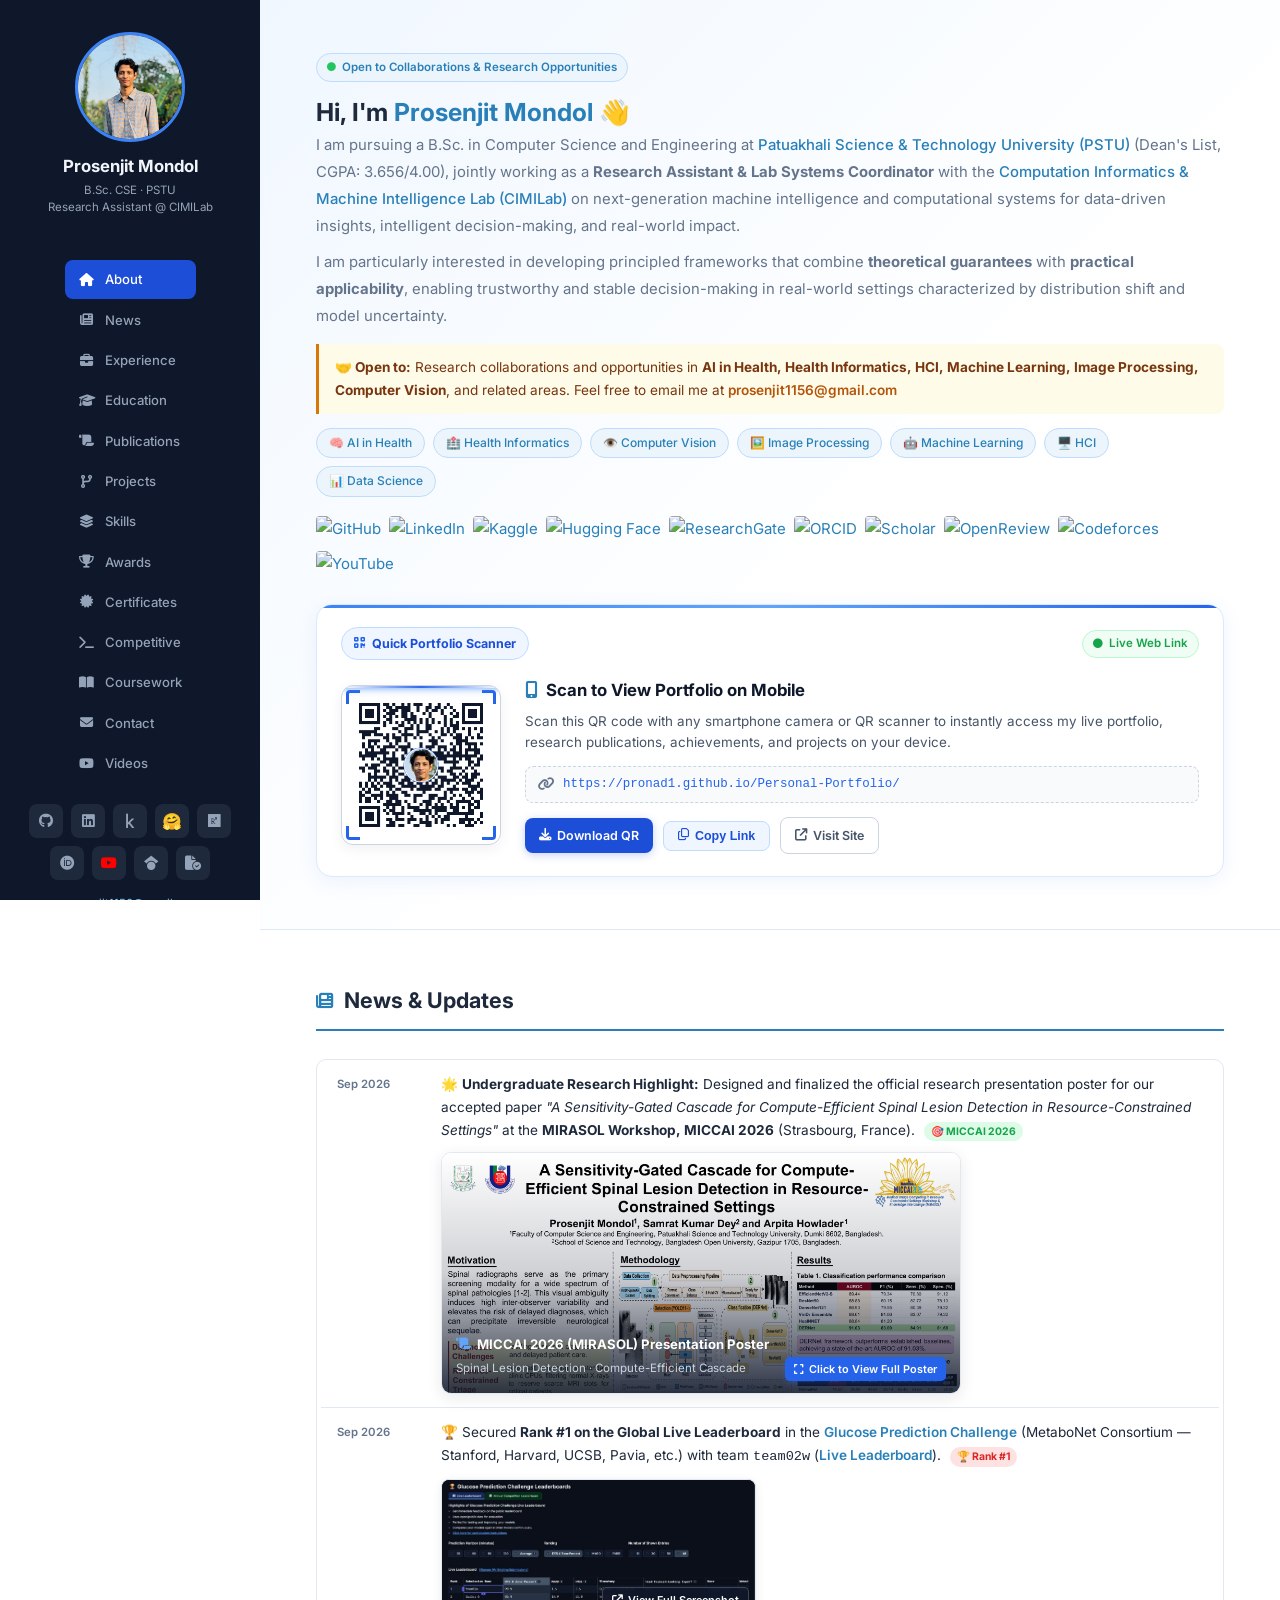
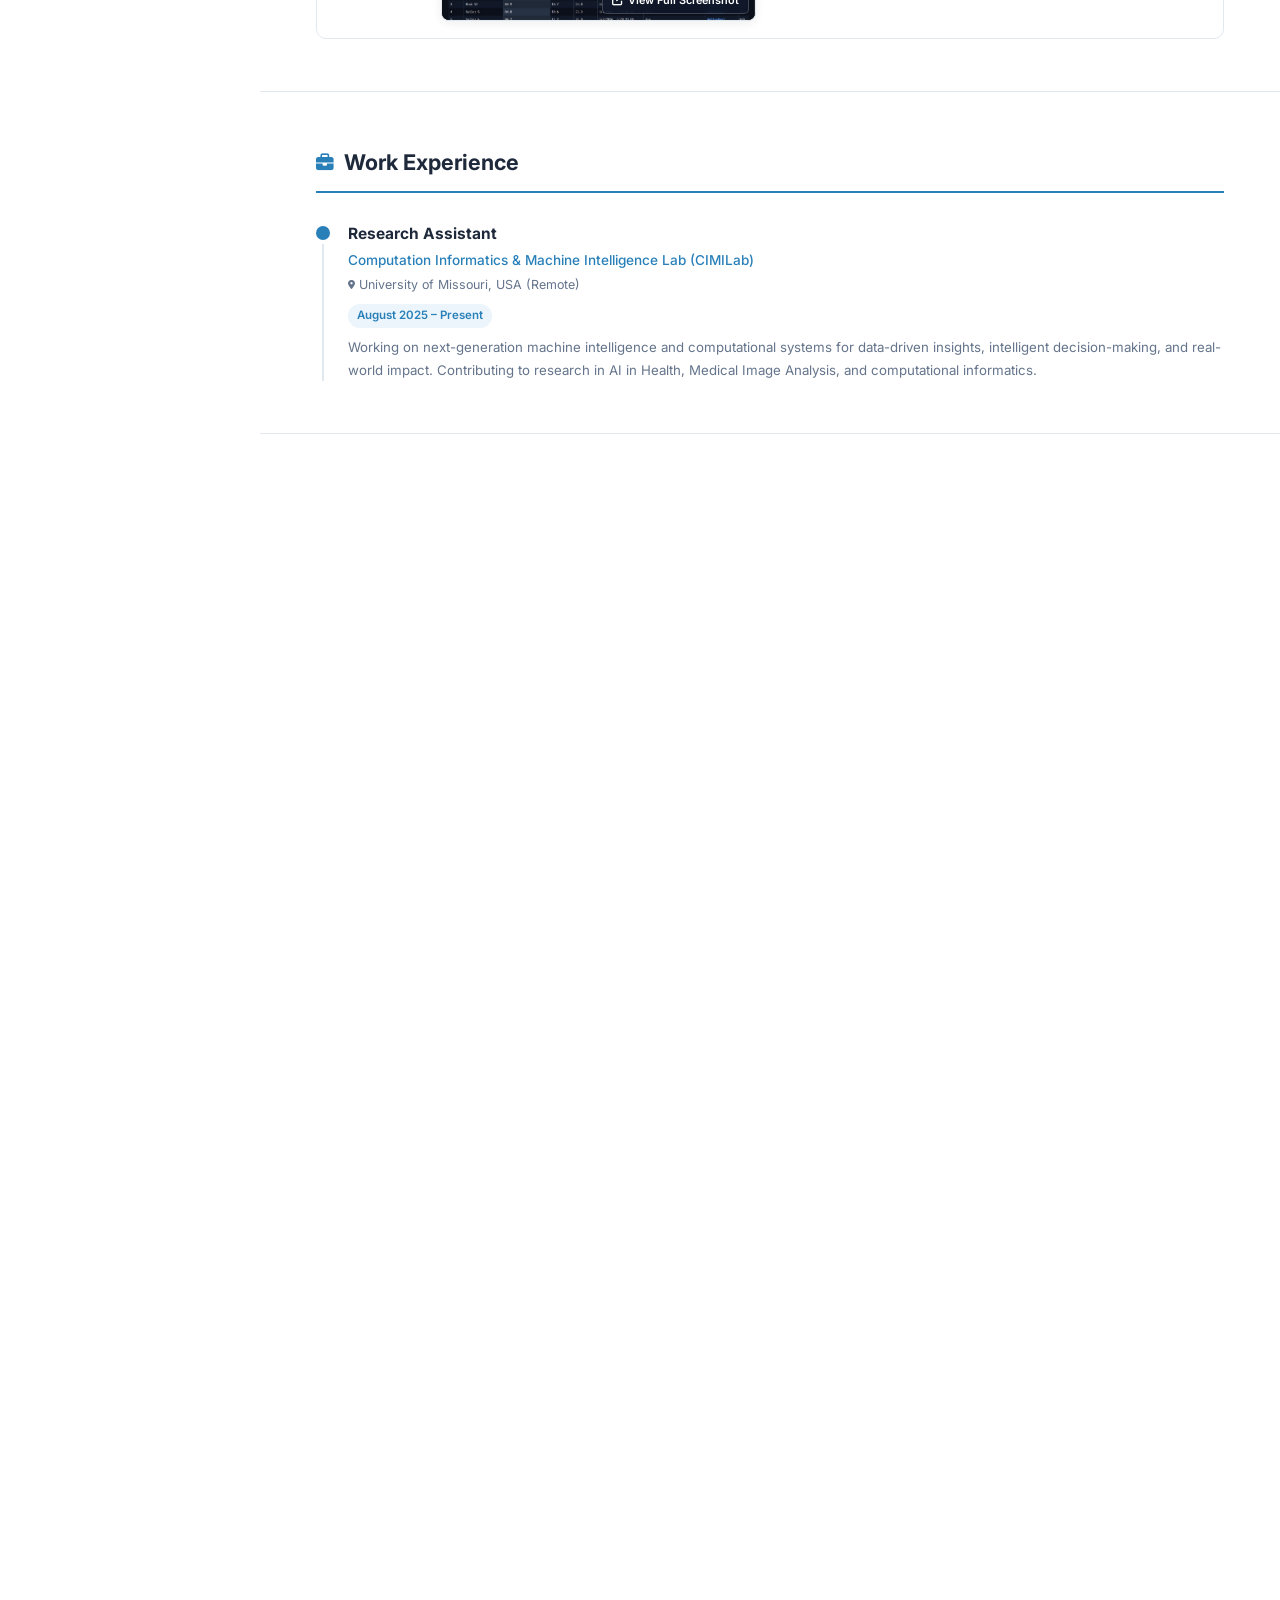
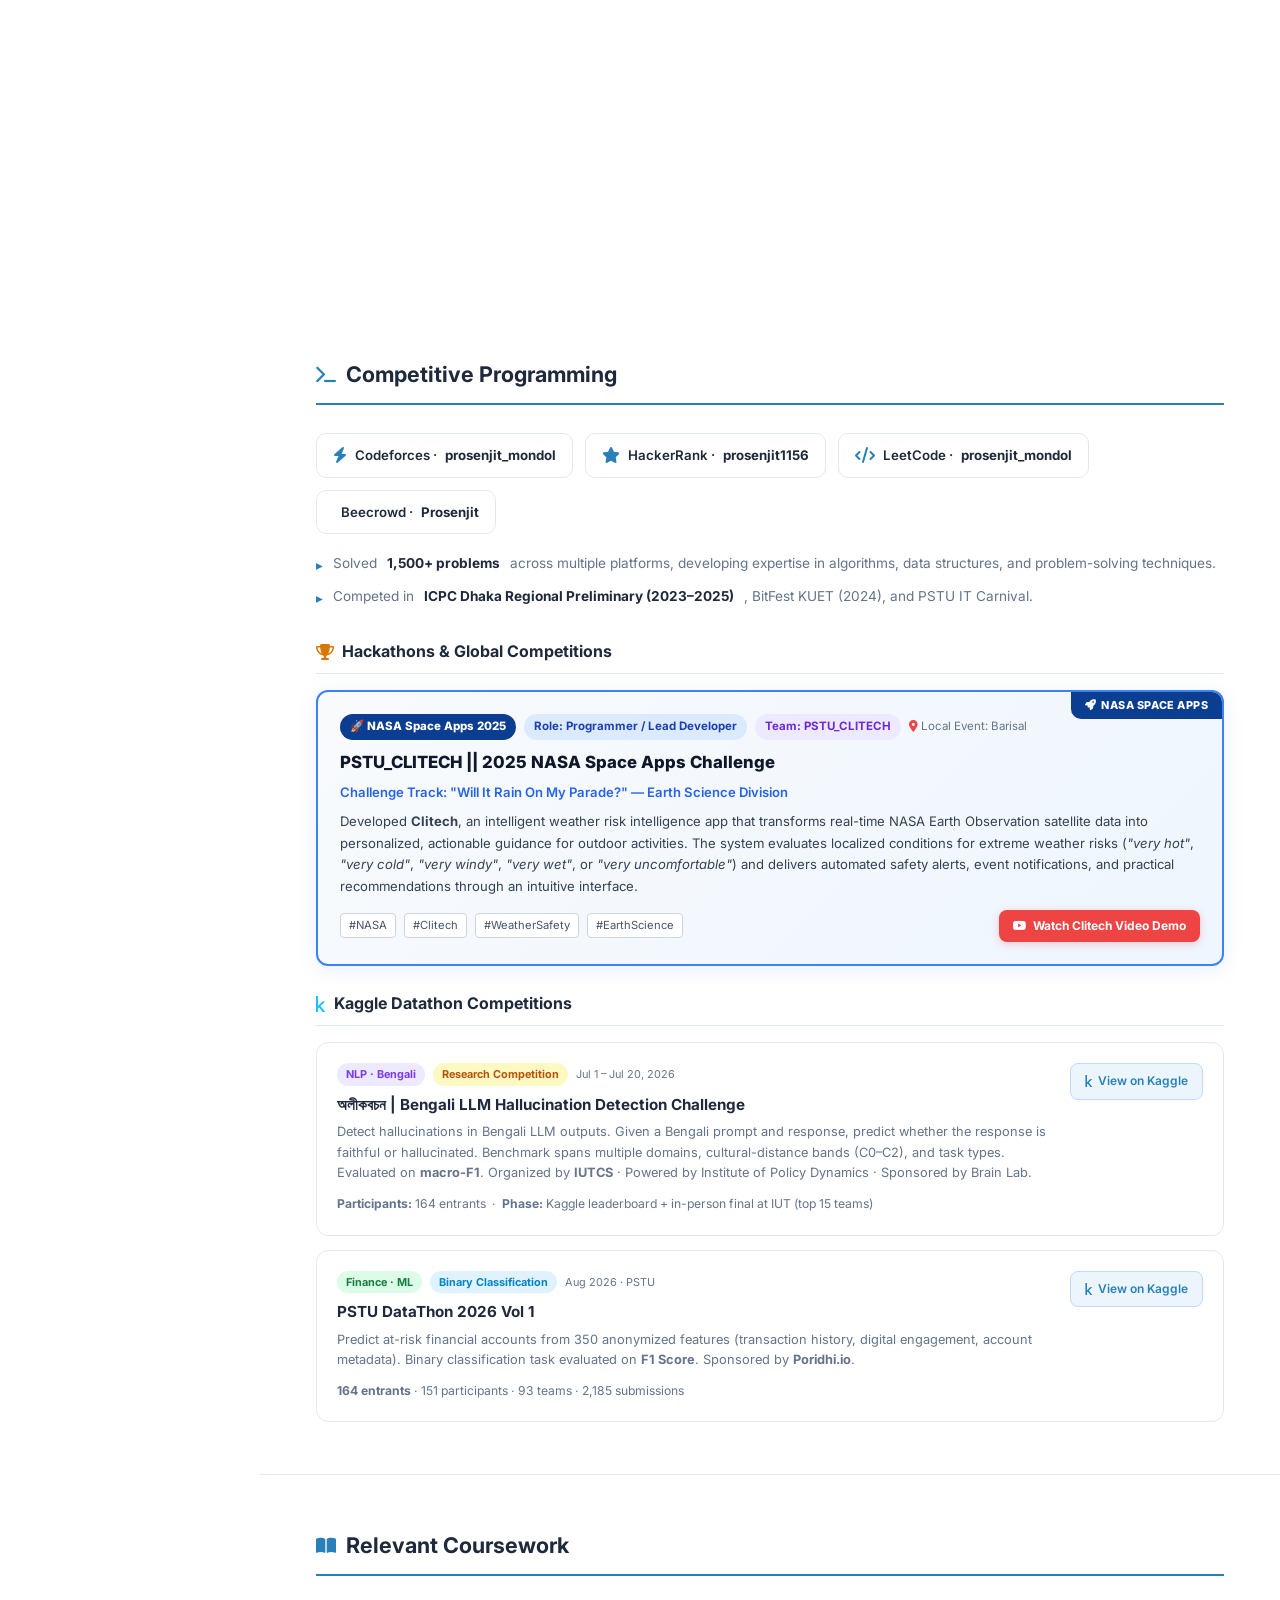
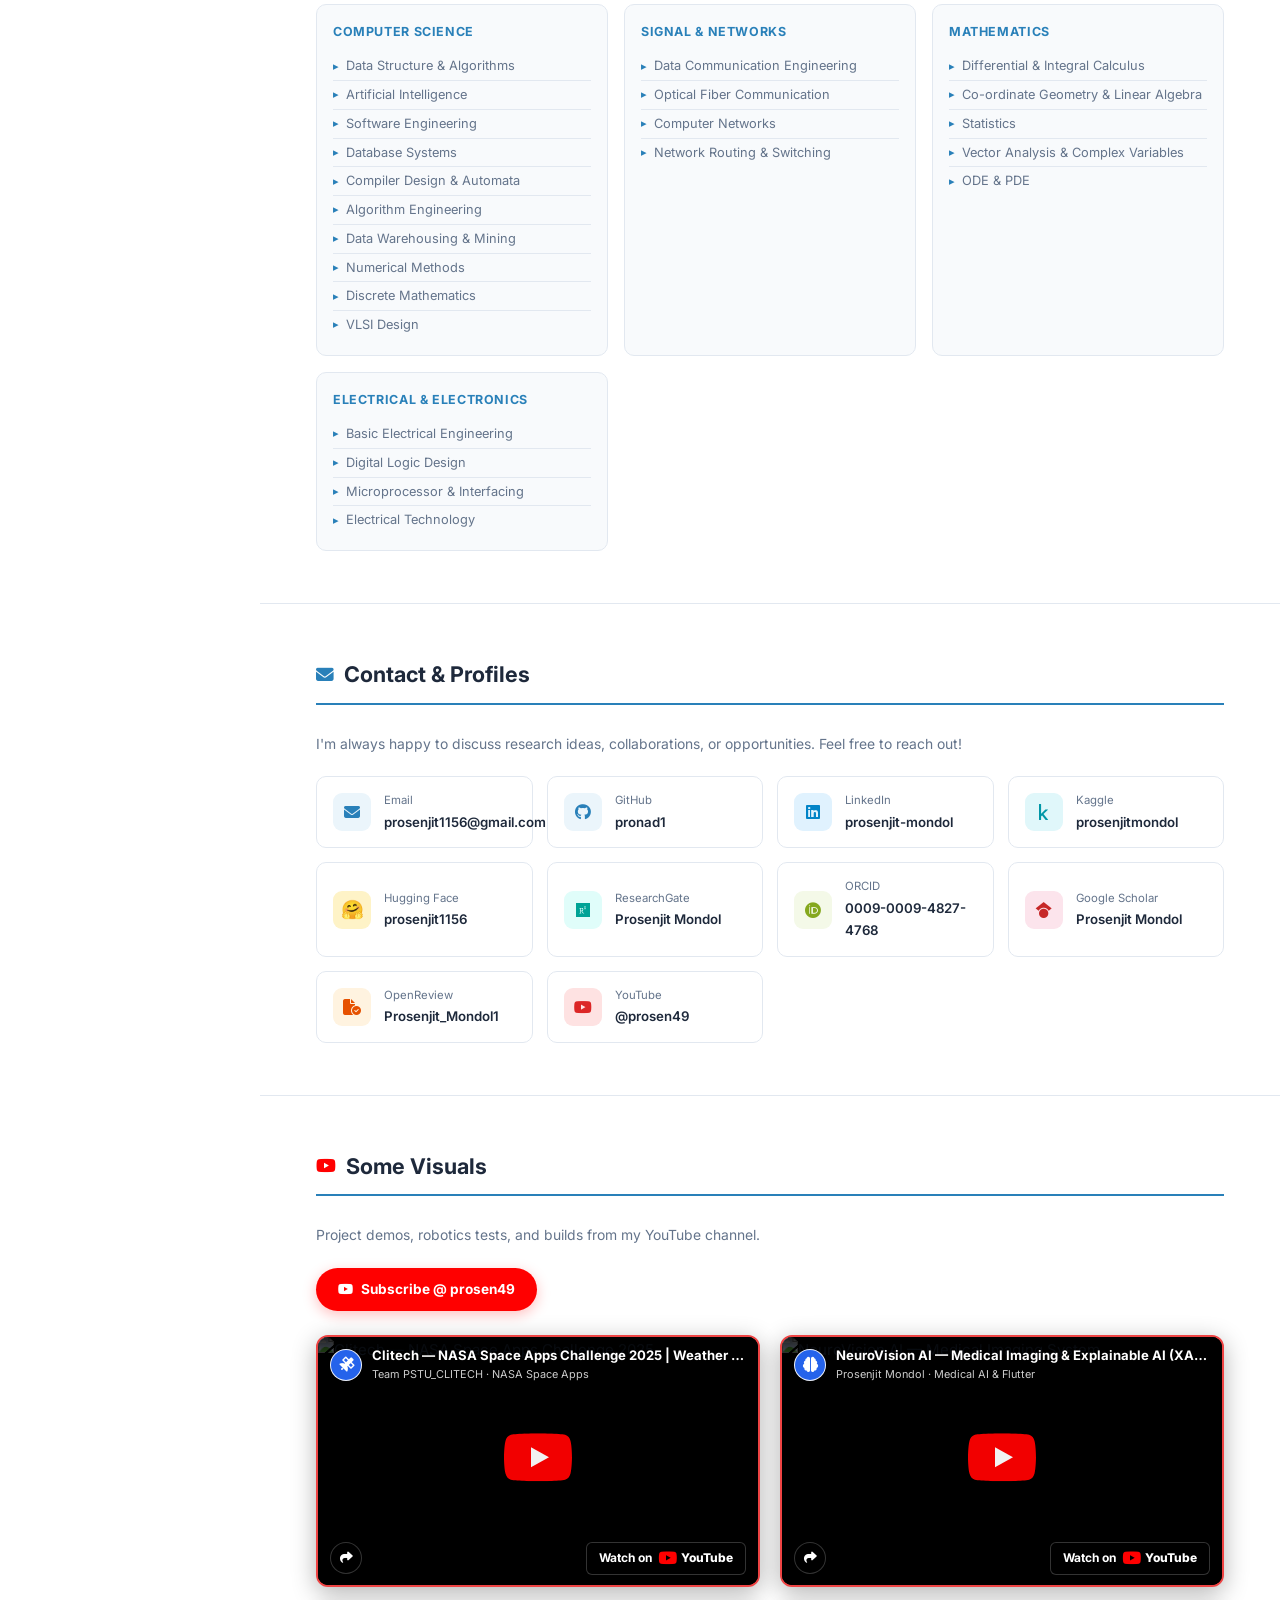
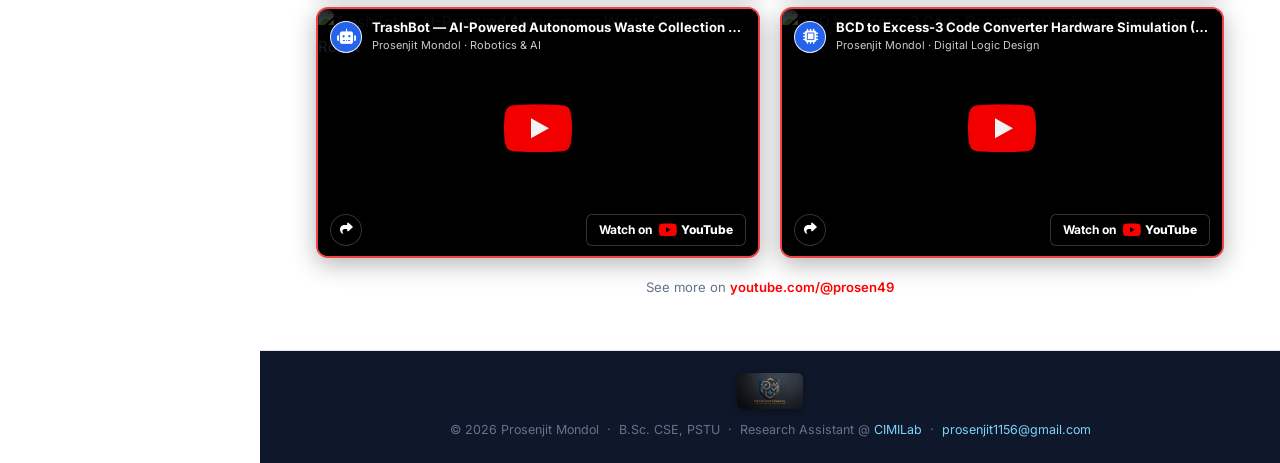
==== index.html @ 1e37c045 "faa" ====
<!DOCTYPE html>
<html lang="en">

<head>
  <meta charset="UTF-8" />
  <meta name="viewport" content="width=device-width, initial-scale=1.0" />
  <title>Prosenjit Mondol | CSE Researcher · PSTU</title>
  <meta name="google-site-verification" content="H2Xe-W7_ZrttnPdMXIxazVGKPDceaw85ynghuslbyaQ" />
  <!-- Favicon / Title Logo -->
  <link rel="icon" type="image/jpeg" href="logo.jpeg" />
  <link rel="shortcut icon" type="image/jpeg" href="logo.jpeg" />
  <link rel="apple-touch-icon" href="logo.jpeg" />
  <meta name="description"
    content="Prosenjit Mondol – CSE student at PSTU, Research Software Engineer at CIMILab. Interested in AI in Health, Machine Learning, Computer Vision, and HCI." />
  <meta name="keywords"
    content="Prosenjit Mondol, CSE, PSTU, CIMILab, Machine Learning, AI, Computer Vision, Health Informatics" />
  <meta name="author" content="Prosenjit Mondol" />

  <!-- Open Graph -->
  <meta property="og:title" content="Prosenjit Mondol | CSE Researcher" />
  <meta property="og:description"
    content="CSE student at PSTU. Research Software Engineer at CIMILab. Passionate about ML, AI in Health, and Computer Vision." />
  <meta property="og:type" content="website" />
  <meta property="og:url" content="https://pronad1.github.io/Personal-Portfolio/" />

  <!-- Google Fonts -->
  <link rel="preconnect" href="https://fonts.googleapis.com" />
  <link rel="preconnect" href="https://fonts.gstatic.com" crossorigin />
  <link
    href="https://fonts.googleapis.com/css2?family=Inter:wght@300;400;500;600;700&family=Merriweather:ital,wght@0,300;0,400;0,700;1,300&display=swap"
    rel="stylesheet" />

  <!-- Font Awesome -->
  <link rel="stylesheet" href="https://cdnjs.cloudflare.com/ajax/libs/font-awesome/6.5.0/css/all.min.css" />

  <style>
    /* ─── Reset & Base ─────────────────────────────────────────────────────── */
    *,
    *::before,
    *::after {
      box-sizing: border-box;
      margin: 0;
      padding: 0;
    }

    :root {
      --blue: #1a56db;
      --blue-light: #eff6ff;
      --blue: #2980b9;
      --blue-light: #ebf5fb;
      --blue-mid: #3498db;
      --text: #1e293b;
      --text-muted: #64748b;
      --border: #e2e8f0;
      --bg: #ffffff;
      --bg-alt: #f8fafc;
      --accent: #dc2626;
      --green: #16a34a;
      --gold: #d97706;
      --sidebar-w: 260px;
      --font-sans: 'Inter', system-ui, sans-serif;
      --font-serif: 'Merriweather', Georgia, serif;
    }

    html {
      scroll-behavior: smooth;
    }

    body {
      font-family: var(--font-sans);
      font-size: 15px;
      color: var(--text);
      background: var(--bg);
      line-height: 1.7;
      display: flex;
      min-height: 100vh;
    }

    a {
      color: var(--blue);
      text-decoration: none;
    }

    a:hover {
      text-decoration: underline;
    }

    /* ─── Sidebar ───────────────────────────────────────────────────────────── */
    #sidebar {
      width: var(--sidebar-w);
      height: 100vh;
      /* fixed height so overflow-y:auto actually scrolls */
      min-height: 100vh;
      background: #0f172a;
      color: #e2e8f0;
      position: fixed;
      top: 0;
      left: 0;
      display: flex;
      flex-direction: column;
      align-items: center;
      padding: 32px 20px 24px;
      z-index: 100;
      overflow-y: auto;
      /* Thin custom scrollbar inside sidebar */
      scrollbar-width: thin;
      scrollbar-color: #334155 transparent;
    }

    #sidebar::-webkit-scrollbar {
      width: 4px;
    }

    #sidebar::-webkit-scrollbar-track {
      background: transparent;
    }

    #sidebar::-webkit-scrollbar-thumb {
      background: #334155;
      border-radius: 4px;
    }

    .sidebar-photo {
      width: 110px;
      height: 110px;
      border-radius: 50%;
      border: 3px solid #3b82f6;
      object-fit: cover;
      margin-bottom: 14px;
    }

    .sidebar-name {
      font-size: 1.05rem;
      font-weight: 700;
      color: #f1f5f9;
      text-align: center;
      line-height: 1.3;
      margin-bottom: 4px;
    }

    .sidebar-title {
      font-size: 0.72rem;
      color: #94a3b8;
      text-align: center;
      margin-bottom: 18px;
      line-height: 1.5;
    }

    .sidebar-divider {
      width: 100%;
      height: 1px;
      background: #1e293b;
      margin: 10px 0 16px;
    }

    nav ul {
      list-style: none;
      width: 100%;
    }

    nav ul li {
      margin-bottom: 2px;
    }

    nav ul li a {
      display: flex;
      align-items: center;
      gap: 10px;
      padding: 8px 14px;
      border-radius: 8px;
      font-size: 0.82rem;
      font-weight: 500;
      color: #94a3b8;
      transition: background 0.18s, color 0.18s;
    }

    nav ul li a:hover,
    nav ul li a.active {
      background: #1d4ed8;
      color: #fff;
      text-decoration: none;
    }

    nav ul li a i {
      width: 16px;
      text-align: center;
    }

    /* Social row in sidebar */
    .sidebar-social {
      display: flex;
      flex-wrap: wrap;
      gap: 8px;
      justify-content: center;
      margin-top: 20px;
    }

    .sidebar-social a {
      display: flex;
      align-items: center;
      justify-content: center;
      width: 34px;
      height: 34px;
      border-radius: 8px;
      background: #1e293b;
      color: #94a3b8;
      font-size: 0.9rem;
      transition: background 0.18s, color 0.18s;
    }

    .sidebar-social a:hover {
      background: #1d4ed8;
      color: #fff;
      text-decoration: none;
    }

    .sidebar-email {
      margin-top: 14px;
      font-size: 0.7rem;
      color: #64748b;
      text-align: center;
      word-break: break-all;
    }

    .sidebar-email a {
      color: #7dd3fc;
    }

    /* ─── Main Content ──────────────────────────────────────────────────────── */
    #main {
      margin-left: var(--sidebar-w);
      flex: 1;
      min-height: 100vh;
    }

    /* ─── Topbar (mobile) ───────────────────────────────────────────────────── */
    #topbar {
      display: none;
      position: sticky;
      top: 0;
      background: #0f172a;
      color: #f1f5f9;
      padding: 12px 20px;
      font-weight: 700;
      font-size: 0.95rem;
      z-index: 300;
      /* must be above overlay (199) and sidebar (200) */
      align-items: center;
      justify-content: space-between;
    }

    #menu-toggle {
      cursor: pointer;
      font-size: 1.3rem;
      background: none;
      border: none;
      color: #f1f5f9;
      padding: 4px 8px;
    }

    /* Close button inside sidebar on mobile */
    .sidebar-close-btn {
      display: none;
      position: absolute;
      top: 14px;
      right: 14px;
      background: none;
      border: none;
      color: #94a3b8;
      font-size: 1.2rem;
      cursor: pointer;
      padding: 4px 8px;
      border-radius: 6px;
      transition: color 0.15s, background 0.15s;
    }

    .sidebar-close-btn:hover {
      color: #fff;
      background: #1e293b;
    }

    @media (max-width: 768px) {
      #sidebar {
        position: relative;
      }

      .sidebar-close-btn {
        display: block;
      }
    }

    /* ─── Sections ──────────────────────────────────────────────────────────── */
    section {
      padding: 52px 56px;
      border-bottom: 1px solid var(--border);
    }

    section:last-child {
      border-bottom: none;
    }

    .section-title {
      font-size: 1.35rem;
      font-weight: 700;
      color: var(--text);
      padding-bottom: 10px;
      border-bottom: 2px solid var(--blue);
      margin-bottom: 28px;
      display: flex;
      align-items: center;
      gap: 10px;
    }

    .section-title i {
      color: var(--blue);
      font-size: 1.1rem;
    }

    /* ─── Hero / About ──────────────────────────────────────────────────────── */
    #about {
      background: linear-gradient(135deg, #f0f7ff 0%, #ffffff 60%);
    }

    .about-grid {
      display: grid;
      grid-template-columns: 1fr;
      gap: 22px;
    }

    .about-greeting {
      font-size: 1.55rem;
      font-weight: 700;
      color: var(--text);
      line-height: 1.3;
      margin-bottom: 4px;
    }

    .about-greeting span {
      color: var(--blue);
    }

    .about-badge {
      display: inline-flex;
      align-items: center;
      gap: 6px;
      background: var(--blue-light);
      color: var(--blue);
      font-size: 0.72rem;
      font-weight: 600;
      padding: 4px 10px;
      border-radius: 20px;
      margin-bottom: 14px;
      border: 1px solid #bfdbfe;
    }

    .about-bio {
      font-size: 0.93rem;
      color: var(--text-muted);
      line-height: 1.8;
      margin-bottom: 10px;
    }

    .about-bio a {
      font-weight: 500;
    }

    .about-open {
      margin-top: 14px;
      padding: 12px 16px;
      background: #fefce8;
      border-left: 3px solid var(--gold);
      border-radius: 0 8px 8px 0;
      font-size: 0.85rem;
      color: #78350f;
    }

    /* Badge-style profile links (Azmine-inspired) */
    .profile-links {
      display: flex;
      flex-wrap: wrap;
      gap: 8px;
      margin-top: 18px;
    }

    .profile-links a img {
      height: 22px;
      vertical-align: middle;
      border-radius: 4px;
    }

    /* Research interest tags */
    .interest-tags {
      display: flex;
      flex-wrap: wrap;
      gap: 8px;
      margin-top: 14px;
    }

    .interest-tag {
      background: var(--blue-light);
      color: var(--blue);
      border: 1px solid #bfdbfe;
      border-radius: 20px;
      padding: 4px 12px;
      font-size: 0.75rem;
      font-weight: 500;
    }

    /* ─── Portfolio QR Scanner ─────────────────────────────────────────────── */
    .portfolio-scanner-card {
      margin-top: 28px;
      padding: 22px 24px;
      background: #ffffff;
      border: 1.5px solid #dbeafe;
      border-radius: 16px;
      box-shadow: 0 4px 20px rgba(37, 99, 235, 0.08);
      position: relative;
      overflow: hidden;
    }

    .portfolio-scanner-card::before {
      content: '';
      position: absolute;
      top: 0;
      left: 0;
      right: 0;
      height: 3px;
      background: linear-gradient(90deg, #3b82f6, #60a5fa, #2563eb);
    }

    .scanner-header {
      display: flex;
      align-items: center;
      justify-content: space-between;
      margin-bottom: 16px;
      flex-wrap: wrap;
      gap: 10px;
    }

    .scanner-badge {
      display: inline-flex;
      align-items: center;
      gap: 7px;
      background: #eff6ff;
      color: #1d4ed8;
      font-size: 0.78rem;
      font-weight: 700;
      padding: 5px 12px;
      border-radius: 20px;
      border: 1px solid #bfdbfe;
    }

    .scanner-badge i {
      color: #2563eb;
    }

    .scanner-status {
      font-size: 0.72rem;
      font-weight: 600;
      color: #16a34a;
      display: inline-flex;
      align-items: center;
      gap: 6px;
      background: #f0fdf4;
      padding: 3px 10px;
      border-radius: 20px;
      border: 1px solid #bbf7d0;
    }

    .scanner-status i {
      font-size: 0.6rem;
      animation: pulse-dot 1.8s infinite;
    }

    @keyframes pulse-dot {

      0%,
      100% {
        opacity: 1;
        transform: scale(1);
      }

      50% {
        opacity: 0.35;
        transform: scale(0.8);
      }
    }

    .scanner-body {
      display: flex;
      align-items: center;
      gap: 24px;
      flex-wrap: wrap;
    }

    .scanner-qr-frame {
      position: relative;
      width: 160px;
      height: 160px;
      flex-shrink: 0;
      background: #ffffff;
      padding: 8px;
      border-radius: 12px;
      border: 1px solid #cbd5e1;
      box-shadow: 0 4px 14px rgba(15, 23, 42, 0.06);
      display: flex;
      align-items: center;
      justify-content: center;
      overflow: hidden;
    }

    .scanner-qr-img {
      width: 100%;
      height: 100%;
      object-fit: contain;
      display: block;
      border-radius: 6px;
    }

    /* Scanner HUD corners */
    .scanner-corner {
      position: absolute;
      width: 14px;
      height: 14px;
      border-color: #2563eb;
      border-style: solid;
      pointer-events: none;
      z-index: 2;
    }

    .scanner-corner.tl {
      top: 4px;
      left: 4px;
      border-width: 3px 0 0 3px;
      border-top-left-radius: 4px;
    }

    .scanner-corner.tr {
      top: 4px;
      right: 4px;
      border-width: 3px 3px 0 0;
      border-top-right-radius: 4px;
    }

    .scanner-corner.bl {
      bottom: 4px;
      left: 4px;
      border-width: 0 0 3px 3px;
      border-bottom-left-radius: 4px;
    }

    .scanner-corner.br {
      bottom: 4px;
      right: 4px;
      border-width: 0 3px 3px 0;
      border-bottom-right-radius: 4px;
    }

    /* Animated Laser line */
    .scanner-laser {
      position: absolute;
      top: 0;
      left: 0;
      right: 0;
      height: 2px;
      background: linear-gradient(90deg, transparent, rgba(37, 99, 235, 0.95), transparent);
      box-shadow: 0 0 8px #3b82f6, 0 0 4px #60a5fa;
      animation: scan-move 2.8s ease-in-out infinite alternate;
      z-index: 3;
      pointer-events: none;
    }

    @keyframes scan-move {
      0% {
        top: 6px;
        opacity: 0.7;
      }

      50% {
        opacity: 1;
      }

      100% {
        top: calc(100% - 8px);
        opacity: 0.7;
      }
    }

    .scanner-info {
      flex: 1;
      min-width: 260px;
    }

    .scanner-title {
      font-size: 1.05rem;
      font-weight: 700;
      color: #0f172a;
      margin-bottom: 6px;
      display: flex;
      align-items: center;
      gap: 8px;
    }

    .scanner-desc {
      font-size: 0.84rem;
      color: #475569;
      line-height: 1.6;
      margin-bottom: 12px;
    }

    .scanner-url-box {
      display: flex;
      align-items: center;
      gap: 8px;
      background: #f8fafc;
      border: 1px dashed #cbd5e1;
      border-radius: 8px;
      padding: 7px 12px;
      margin-bottom: 14px;
      font-family: monospace;
      font-size: 0.78rem;
      color: #2563eb;
      word-break: break-all;
    }

    .scanner-url-box i {
      color: #64748b;
      font-size: 0.85rem;
      flex-shrink: 0;
    }

    .scanner-actions {
      display: flex;
      flex-wrap: wrap;
      gap: 10px;
      align-items: center;
    }

    .scanner-btn {
      display: inline-flex;
      align-items: center;
      gap: 6px;
      padding: 7px 14px;
      border-radius: 8px;
      font-size: 0.78rem;
      font-weight: 600;
      cursor: pointer;
      text-decoration: none;
      transition: all 0.2s ease;
      border: none;
    }

    .scanner-btn.primary {
      background: #1d4ed8;
      color: #ffffff;
      box-shadow: 0 2px 8px rgba(29, 78, 216, 0.25);
    }

    .scanner-btn.primary:hover {
      background: #1e40af;
      color: #ffffff;
      text-decoration: none;
      transform: translateY(-1px);
    }

    .scanner-btn.secondary {
      background: #eff6ff;
      color: #1d4ed8;
      border: 1px solid #bfdbfe;
    }

    .scanner-btn.secondary:hover {
      background: #dbeafe;
      color: #1e40af;
      text-decoration: none;
    }

    .scanner-btn.outline {
      background: #ffffff;
      color: #475569;
      border: 1px solid #cbd5e1;
    }

    .scanner-btn.outline:hover {
      background: #f1f5f9;
      color: #0f172a;
      text-decoration: none;
    }

    /* ─── News ──────────────────────────────────────────────────────────────── */
    .news-box {
      max-height: 580px;
      overflow-y: auto;
      border: 1px solid var(--border);
      border-radius: 10px;
      padding: 0 4px;
    }

    .news-box::-webkit-scrollbar {
      width: 5px;
    }

    .news-box::-webkit-scrollbar-track {
      background: #f1f5f9;
      border-radius: 5px;
    }

    .news-box::-webkit-scrollbar-thumb {
      background: #cbd5e1;
      border-radius: 5px;
    }

    .news-item {
      display: flex;
      gap: 14px;
      align-items: flex-start;
      padding: 13px 16px;
      border-bottom: 1px solid var(--border);
      transition: background 0.15s;
    }

    .news-item:last-child {
      border-bottom: none;
    }

    .news-item:hover {
      background: var(--bg-alt);
    }

    .news-date {
      font-size: 0.71rem;
      color: var(--text-muted);
      white-space: nowrap;
      font-weight: 600;
      min-width: 90px;
      padding-top: 2px;
    }

    .news-text {
      font-size: 0.85rem;
      color: var(--text);
      flex: 1;
    }

    .news-preview-wrap {
      margin-top: 10px;
    }

    .news-preview-link {
      display: inline-block;
      position: relative;
      border-radius: 8px;
      overflow: hidden;
      border: 1px solid var(--border);
      box-shadow: 0 2px 10px rgba(15, 23, 42, 0.08);
      transition: transform 0.2s ease, box-shadow 0.2s ease, border-color 0.2s ease;
      background: #0b0f19;
      max-width: 420px;
      text-decoration: none;
    }

    .news-preview-link:hover {
      transform: translateY(-2px);
      box-shadow: 0 8px 24px rgba(37, 99, 235, 0.18);
      border-color: #93c5fd;
      text-decoration: none;
    }

    .news-preview-img {
      display: block;
      width: 100%;
      height: 140px;
      object-fit: cover;
      object-position: top left;
      transition: transform 0.25s ease;
    }

    .news-preview-link:hover .news-preview-img {
      transform: scale(1.02);
    }

    .news-preview-badge {
      position: absolute;
      bottom: 6px;
      right: 6px;
      background: rgba(15, 23, 42, 0.85);
      backdrop-filter: blur(4px);
      color: #ffffff;
      font-size: 0.68rem;
      font-weight: 600;
      padding: 3px 9px;
      border-radius: 5px;
      display: inline-flex;
      align-items: center;
      gap: 5px;
      border: 1px solid rgba(255, 255, 255, 0.2);
    }

    /* Poster Preview Card in News */
    .poster-preview-card {
      display: block;
      position: relative;
      border-radius: 10px;
      overflow: hidden;
      border: 1px solid var(--border);
      box-shadow: 0 4px 16px rgba(15, 23, 42, 0.09);
      transition: all 0.28s ease;
      background: #ffffff;
      max-width: 520px;
      text-decoration: none;
      cursor: pointer;
    }

    .poster-preview-card:hover {
      transform: translateY(-3px);
      box-shadow: 0 12px 30px rgba(37, 99, 235, 0.22);
      border-color: #3b82f6;
      text-decoration: none;
    }

    .poster-preview-img-wrap {
      position: relative;
      width: 100%;
      height: 240px;
      overflow: hidden;
      background: #f8fafc;
    }

    .poster-preview-img {
      width: 100%;
      height: 100%;
      object-fit: cover;
      object-position: top center;
      transition: transform 0.4s ease, object-position 0.4s ease;
      display: block;
    }

    .poster-preview-card:hover .poster-preview-img {
      transform: scale(1.03);
      object-position: center center;
    }

    .poster-preview-overlay {
      position: absolute;
      inset: 0;
      background: linear-gradient(to top, rgba(15, 23, 42, 0.88) 0%, rgba(15, 23, 42, 0.2) 50%, transparent 100%);
      display: flex;
      flex-direction: column;
      justify-content: flex-end;
      padding: 12px 14px;
      transition: background 0.25s ease;
    }

    .poster-preview-card:hover .poster-preview-overlay {
      background: linear-gradient(to top, rgba(15, 23, 42, 0.94) 0%, rgba(15, 23, 42, 0.3) 60%, transparent 100%);
    }

    .poster-preview-title {
      font-size: 0.82rem;
      font-weight: 700;
      color: #ffffff;
      margin-bottom: 2px;
      display: flex;
      align-items: center;
      gap: 6px;
    }

    .poster-preview-sub {
      font-size: 0.72rem;
      color: #cbd5e1;
      display: flex;
      align-items: center;
      justify-content: space-between;
      flex-wrap: wrap;
      gap: 6px;
    }

    .poster-preview-cta {
      display: inline-flex;
      align-items: center;
      gap: 5px;
      background: #2563eb;
      color: #ffffff;
      padding: 3px 9px;
      border-radius: 5px;
      font-size: 0.68rem;
      font-weight: 600;
      box-shadow: 0 2px 6px rgba(37, 99, 235, 0.35);
    }

    .news-tag {
      display: inline-block;
      font-size: 0.65rem;
      font-weight: 700;
      padding: 1px 7px;
      border-radius: 10px;
      margin-left: 5px;
      vertical-align: middle;
    }

    .tag-accepted {
      background: #dcfce7;
      color: #16a34a;
    }

    .tag-published {
      background: #dbeafe;
      color: #1d4ed8;
    }

    .tag-hackathon {
      background: #fef3c7;
      color: #b45309;
    }

    .tag-progress {
      background: #fef9c3;
      color: #b45309;
    }

    .tag-presented {
      background: #ede9fe;
      color: #7c3aed;
    }

    .tag-award {
      background: #fee2e2;
      color: #dc2626;
    }

    /* ─── Experience ────────────────────────────────────────────────────────── */
    .exp-item {
      display: flex;
      gap: 18px;
      margin-bottom: 28px;
      padding-bottom: 28px;
      border-bottom: 1px solid var(--border);
    }

    .exp-item:last-child {
      border-bottom: none;
      margin-bottom: 0;
      padding-bottom: 0;
    }

    .exp-dot-col {
      display: flex;
      flex-direction: column;
      align-items: center;
      gap: 0;
      min-width: 14px;
    }

    .exp-dot {
      width: 14px;
      height: 14px;
      border-radius: 50%;
      background: var(--blue);
      flex-shrink: 0;
      margin-top: 5px;
    }

    .exp-line {
      width: 2px;
      flex: 1;
      background: var(--border);
      margin-top: 4px;
    }

    .exp-body {
      flex: 1;
    }

    .exp-role {
      font-weight: 700;
      font-size: 0.97rem;
      color: var(--text);
      margin-bottom: 2px;
    }

    .exp-org {
      font-size: 0.85rem;
      color: var(--blue);
      font-weight: 500;
      margin-bottom: 2px;
    }

    .exp-loc {
      font-size: 0.78rem;
      color: var(--text-muted);
      margin-bottom: 6px;
    }

    .exp-date {
      display: inline-block;
      font-size: 0.72rem;
      background: var(--blue-light);
      color: var(--blue);
      padding: 2px 9px;
      border-radius: 20px;
      font-weight: 600;
      margin-bottom: 8px;
    }

    .exp-desc {
      font-size: 0.83rem;
      color: var(--text-muted);
    }

    /* ─── Education ─────────────────────────────────────────────────────────── */
    .edu-item {
      display: flex;
      gap: 18px;
      margin-bottom: 22px;
    }

    .edu-icon {
      width: 42px;
      height: 42px;
      border-radius: 10px;
      background: var(--blue-light);
      display: flex;
      align-items: center;
      justify-content: center;
      color: var(--blue);
      font-size: 1.1rem;
      flex-shrink: 0;
    }

    .edu-body {
      flex: 1;
    }

    .edu-degree {
      font-weight: 700;
      font-size: 0.95rem;
      color: var(--text);
    }

    .edu-school {
      font-size: 0.85rem;
      color: var(--blue);
      font-weight: 500;
    }

    .edu-detail {
      font-size: 0.79rem;
      color: var(--text-muted);
      margin-top: 3px;
    }

    .edu-gpa {
      display: inline-block;
      background: #dcfce7;
      color: #15803d;
      font-size: 0.72rem;
      font-weight: 700;
      padding: 2px 9px;
      border-radius: 20px;
      margin-top: 5px;
    }

    /* ─── Publications ──────────────────────────────────────────────────────── */
    .pub-item {
      display: flex;
      gap: 14px;
      padding: 16px;
      border: 1px solid var(--border);
      border-radius: 10px;
      margin-bottom: 14px;
      transition: box-shadow 0.18s, border-color 0.18s;
      background: var(--bg);
    }

    .pub-item:hover {
      box-shadow: 0 4px 16px rgba(37, 99, 235, 0.08);
      border-color: #bfdbfe;
    }

    .pub-number {
      font-size: 1.2rem;
      font-weight: 800;
      color: #e2e8f0;
      min-width: 32px;
      text-align: right;
      padding-top: 2px;
    }

    .pub-body {
      flex: 1;
    }

    .pub-title {
      font-size: 0.9rem;
      font-weight: 700;
      color: var(--text);
      margin-bottom: 5px;
      line-height: 1.4;
    }

    .pub-venue {
      font-size: 0.78rem;
      font-style: italic;
      color: var(--text-muted);
      margin-bottom: 6px;
    }

    .pub-status {
      display: inline-block;
      font-size: 0.68rem;
      font-weight: 700;
      padding: 2px 9px;
      border-radius: 20px;
    }

    .pub-status.accepted {
      background: #dcfce7;
      color: #15803d;
    }

    .pub-status.published {
      background: #dbeafe;
      color: #1d4ed8;
    }

    .pub-status.presented {
      background: #ede9fe;
      color: #7c3aed;
    }

    .pub-status.in-progress {
      background: #fef9c3;
      color: #b45309;
    }

    .pub-links {
      margin-top: 8px;
    }

    .pub-links a {
      font-size: 0.72rem;
      font-weight: 600;
      color: var(--blue);
      margin-right: 10px;
      padding: 2px 8px;
      border: 1px solid #bfdbfe;
      border-radius: 6px;
      background: var(--blue-light);
    }

    .pub-links a:hover {
      text-decoration: none;
      background: var(--blue);
      color: #fff;
      border-color: var(--blue);
    }

    /* ─── Projects ──────────────────────────────────────────────────────────── */
    .projects-grid {
      display: grid;
      grid-template-columns: repeat(auto-fill, minmax(290px, 1fr));
      gap: 18px;
    }

    .proj-card {
      border: 1px solid var(--border);
      border-radius: 12px;
      padding: 20px;
      background: var(--bg);
      transition: box-shadow 0.2s, transform 0.2s, border-color 0.2s;
      display: flex;
      flex-direction: column;
    }

    .proj-card:hover {
      box-shadow: 0 6px 24px rgba(37, 99, 235, 0.1);
      transform: translateY(-3px);
      border-color: #93c5fd;
    }

    .proj-icon {
      font-size: 1.6rem;
      margin-bottom: 10px;
    }

    .proj-name {
      font-weight: 700;
      font-size: 0.95rem;
      color: var(--text);
      margin-bottom: 8px;
    }

    .proj-desc {
      font-size: 0.79rem;
      color: var(--text-muted);
      flex: 1;
      margin-bottom: 14px;
      line-height: 1.6;
    }

    .proj-tags {
      display: flex;
      flex-wrap: wrap;
      gap: 5px;
      margin-bottom: 12px;
    }

    .proj-tag {
      background: var(--bg-alt);
      color: var(--text-muted);
      border: 1px solid var(--border);
      border-radius: 6px;
      padding: 2px 8px;
      font-size: 0.68rem;
      font-weight: 500;
    }

    .proj-links {
      display: flex;
      gap: 8px;
    }

    .proj-link {
      display: inline-flex;
      align-items: center;
      gap: 5px;
      font-size: 0.75rem;
      font-weight: 600;
      padding: 5px 12px;
      border-radius: 7px;
      border: 1px solid var(--border);
      color: var(--text);
      transition: all 0.15s;
    }

    .proj-link:hover {
      background: var(--blue);
      color: #fff;
      border-color: var(--blue);
      text-decoration: none;
    }

    .proj-link.primary {
      background: var(--blue);
      color: #fff;
      border-color: var(--blue);
    }

    .proj-link.primary:hover {
      background: #1e40af;
    }

    /* ─── Skills ────────────────────────────────────────────────────────────── */
    .skills-grid {
      display: grid;
      grid-template-columns: repeat(auto-fill, minmax(220px, 1fr));
      gap: 18px;
    }

    .skill-group {
      background: var(--bg-alt);
      border: 1px solid var(--border);
      border-radius: 10px;
      padding: 16px;
    }

    .skill-group-title {
      font-size: 0.78rem;
      font-weight: 700;
      color: var(--text-muted);
      text-transform: uppercase;
      letter-spacing: 0.05em;
      margin-bottom: 10px;
      display: flex;
      align-items: center;
      gap: 7px;
    }

    .skill-group-title i {
      color: var(--blue);
    }

    .skill-pills {
      display: flex;
      flex-wrap: wrap;
      gap: 6px;
    }

    .skill-pill {
      background: #fff;
      border: 1px solid var(--border);
      border-radius: 6px;
      padding: 3px 10px;
      font-size: 0.76rem;
      color: var(--text);
      font-weight: 500;
    }

    /* --- YouTube-style Video Cards (Some Visuals) --- */
    .videos-grid {
      display: grid;
      grid-template-columns: repeat(2, 1fr);
      gap: 20px;
    }

    .video-card {
      border-radius: 12px;
      overflow: hidden;
      border: 2px solid #ef4444;
      background: #000000;
      box-shadow: 0 6px 24px rgba(0, 0, 0, 0.3);
      transition: transform 0.22s ease, box-shadow 0.22s ease, border-color 0.22s ease;
      display: block;
      text-decoration: none;
      color: inherit;
      position: relative;
    }

    .video-card:hover {
      border-color: #ff0000;
      transform: translateY(-4px);
      box-shadow: 0 12px 30px rgba(239, 68, 68, 0.3);
      text-decoration: none;
    }

    .video-thumb-wrap {
      position: relative;
      width: 100%;
      aspect-ratio: 16 / 9;
      overflow: hidden;
      background: #000;
    }

    .video-thumb-wrap img {
      width: 100%;
      height: 100%;
      object-fit: cover;
      display: block;
      transition: transform 0.3s ease;
    }

    .video-card:hover .video-thumb-wrap img {
      transform: scale(1.04);
    }

    /* Top header overlay: avatar + title */
    .yt-card-header {
      background: linear-gradient(to bottom, rgba(0, 0, 0, 0.88) 0%, rgba(0, 0, 0, 0.4) 60%, transparent 100%);
      padding: 10px 12px;
      display: flex;
      align-items: center;
      gap: 10px;
      position: absolute;
      top: 0;
      left: 0;
      right: 0;
      z-index: 3;
      pointer-events: none;
    }

    .yt-avatar {
      width: 32px;
      height: 32px;
      border-radius: 50%;
      background: #2563eb;
      border: 1.5px solid rgba(255, 255, 255, 0.9);
      flex-shrink: 0;
      overflow: hidden;
      display: flex;
      align-items: center;
      justify-content: center;
    }

    .yt-avatar img {
      width: 100%;
      height: 100%;
      object-fit: cover;
    }

    .yt-card-title-wrap {
      overflow: hidden;
      white-space: nowrap;
      text-overflow: ellipsis;
    }

    .yt-card-title {
      color: #ffffff;
      font-size: 0.82rem;
      font-weight: 700;
      line-height: 1.25;
      text-shadow: 0 1px 4px rgba(0, 0, 0, 0.95);
      white-space: nowrap;
      overflow: hidden;
      text-overflow: ellipsis;
    }

    .yt-card-channel {
      color: rgba(255, 255, 255, 0.8);
      font-size: 0.68rem;
      margin-top: 1px;
      text-shadow: 0 1px 3px rgba(0, 0, 0, 0.95);
    }

    /* Authentic YouTube SVG play button */
    .yt-play-btn {
      position: absolute;
      top: 50%;
      left: 50%;
      transform: translate(-50%, -50%);
      pointer-events: none;
      z-index: 4;
      transition: transform 0.2s ease;
    }

    .yt-play-btn svg {
      width: 68px;
      height: 48px;
      filter: drop-shadow(0 3px 12px rgba(0, 0, 0, 0.7));
      opacity: 0.95;
      transition: opacity 0.15s;
    }

    .video-card:hover .yt-play-btn {
      transform: translate(-50%, -50%) scale(1.12);
    }

    .video-card:hover .yt-play-btn svg {
      opacity: 1;
    }

    /* Bottom gradient bar with share + Watch on YouTube */
    .yt-watch-bar {
      background: linear-gradient(to top, rgba(0, 0, 0, 0.9) 0%, rgba(0, 0, 0, 0.35) 60%, transparent 100%);
      padding: 10px 12px;
      display: flex;
      align-items: center;
      justify-content: space-between;
      position: absolute;
      bottom: 0;
      left: 0;
      right: 0;
      z-index: 3;
      pointer-events: none;
    }

    .yt-share-icon {
      width: 32px;
      height: 32px;
      border-radius: 50%;
      background: rgba(0, 0, 0, 0.6);
      backdrop-filter: blur(4px);
      display: flex;
      align-items: center;
      justify-content: center;
      color: #ffffff;
      font-size: 0.8rem;
      border: 1px solid rgba(255, 255, 255, 0.2);
    }

    .yt-watch-label {
      display: flex;
      align-items: center;
      gap: 6px;
      background: rgba(0, 0, 0, 0.6);
      backdrop-filter: blur(4px);
      color: #ffffff;
      font-size: 0.75rem;
      font-weight: 700;
      padding: 5px 12px;
      border-radius: 6px;
      border: 1px solid rgba(255, 255, 255, 0.2);
    }

    .yt-watch-label .yt-brand {
      color: #ffffff;
      font-weight: 800;
      display: flex;
      align-items: center;
      gap: 4px;
    }

    .yt-watch-label .yt-brand i {
      color: #ff0000;
      font-size: 1.05rem;
    }

    .yt-channel-btn {
      display: inline-flex;
      align-items: center;
      gap: 8px;
      background: #ff0000;
      color: #fff;
      font-weight: 700;
      font-size: 0.85rem;
      padding: 10px 22px;
      border-radius: 24px;
      text-decoration: none;
      margin-bottom: 24px;
      transition: background 0.18s, transform 0.15s;
      box-shadow: 0 4px 14px rgba(255, 0, 0, 0.25);
    }

    .yt-channel-btn:hover {
      background: #cc0000;
      text-decoration: none;
      transform: translateY(-2px);
    }

    @media (max-width: 768px) {
      .videos-grid {
        grid-template-columns: 1fr;
      }
    }

    .award-item {
      display: flex;
      gap: 14px;
      align-items: flex-start;
      padding: 14px 16px;
      border-radius: 10px;
      border: 1px solid var(--border);
      margin-bottom: 10px;
      transition: box-shadow 0.15s;
    }

    .award-item:hover {
      box-shadow: 0 3px 12px rgba(0, 0, 0, 0.06);
    }

    .award-icon {
      font-size: 1.4rem;
      min-width: 36px;
      text-align: center;
    }

    .award-body {
      flex: 1;
    }

    .award-title {
      font-weight: 700;
      font-size: 0.9rem;
      color: var(--text);
      margin-bottom: 3px;
    }

    .award-desc {
      font-size: 0.8rem;
      color: var(--text-muted);
    }

    /* ─── Certificate Carousel ──────────────────────────────────────────────── */
    .cert-carousel-wrap {
      position: relative;
      max-width: 820px;
      margin: 0 auto;
    }

    .cert-track {
      overflow: hidden;
      border-radius: 14px;
      box-shadow: 0 8px 32px rgba(37, 99, 235, 0.1);
      background: #f8fafc;
      border: 1px solid var(--border);
    }

    .cert-slides {
      display: flex;
      transition: transform 0.5s cubic-bezier(0.4, 0, 0.2, 1);
      will-change: transform;
    }

    .cert-slide {
      min-width: 100%;
      display: flex;
      align-items: center;
      justify-content: center;
      height: 480px;
      background: #f1f5f9;
    }

    .cert-slide img {
      max-width: 100%;
      max-height: 480px;
      object-fit: contain;
      border-radius: 8px;
    }

    .cert-slide iframe {
      width: 100%;
      height: 480px;
      border: none;
      border-radius: 8px;
    }

    /* Prev / Next buttons */
    .cert-btn {
      position: absolute;
      top: 50%;
      transform: translateY(-50%);
      width: 44px;
      height: 44px;
      border-radius: 50%;
      background: rgba(255, 255, 255, 0.92);
      border: 1px solid var(--border);
      color: var(--blue);
      font-size: 1rem;
      cursor: pointer;
      display: flex;
      align-items: center;
      justify-content: center;
      z-index: 10;
      box-shadow: 0 2px 10px rgba(0, 0, 0, 0.12);
      transition: background 0.15s, color 0.15s, transform 0.15s;
    }

    .cert-btn:hover {
      background: var(--blue);
      color: #fff;
      transform: translateY(-50%) scale(1.08);
    }

    .cert-btn.prev {
      left: -22px;
    }

    .cert-btn.next {
      right: -22px;
    }

    /* Dots */
    .cert-dots {
      display: flex;
      justify-content: center;
      gap: 7px;
      margin-top: 16px;
      flex-wrap: wrap;
    }

    .cert-dot {
      width: 9px;
      height: 9px;
      border-radius: 50%;
      background: #cbd5e1;
      cursor: pointer;
      transition: background 0.2s, transform 0.2s;
      border: none;
      padding: 0;
    }

    .cert-dot.active {
      background: var(--blue);
      transform: scale(1.3);
    }

    /* Caption */
    .cert-caption {
      text-align: center;
      font-size: 0.8rem;
      color: var(--text-muted);
      margin-top: 10px;
      min-height: 1.4em;
    }

    @media (max-width: 768px) {
      .cert-btn.prev {
        left: 4px;
      }

      .cert-btn.next {
        right: 4px;
      }

      .cert-slide {
        height: 260px;
      }

      .cert-slide iframe {
        height: 260px;
      }

      .cert-slide img {
        max-height: 260px;
      }
    }

    /* ─── Competitive Programming ────────────────────────────────────────────── */
    .cp-platforms {
      display: flex;
      flex-wrap: wrap;
      gap: 12px;
      margin-bottom: 18px;
    }

    .cp-platform {
      display: flex;
      align-items: center;
      gap: 8px;
      padding: 10px 16px;
      border: 1px solid var(--border);
      border-radius: 10px;
      font-size: 0.83rem;
      font-weight: 600;
      color: var(--text);
      transition: box-shadow 0.15s, border-color 0.15s;
    }

    .cp-platform:hover {
      border-color: var(--blue);
      box-shadow: 0 3px 10px rgba(37, 99, 235, 0.1);
      text-decoration: none;
    }

    .cp-platform i {
      color: var(--blue);
      font-size: 1rem;
    }

    /* ─── Coursework ─────────────────────────────────────────────────────────── */
    .course-grid {
      display: grid;
      grid-template-columns: repeat(auto-fill, minmax(240px, 1fr));
      gap: 16px;
    }

    .course-group {
      background: var(--bg-alt);
      border-radius: 10px;
      padding: 16px;
      border: 1px solid var(--border);
    }

    .course-group-name {
      font-size: 0.78rem;
      font-weight: 700;
      color: var(--blue);
      text-transform: uppercase;
      letter-spacing: 0.05em;
      margin-bottom: 10px;
    }

    .course-list {
      list-style: none;
    }

    .course-list li {
      font-size: 0.8rem;
      color: var(--text-muted);
      padding: 3px 0;
      border-bottom: 1px solid var(--border);
      display: flex;
      align-items: center;
      gap: 7px;
    }

    .course-list li:last-child {
      border-bottom: none;
    }

    .course-list li::before {
      content: "▸";
      color: var(--blue);
      font-size: 0.7rem;
    }

    /* ─── Contact ───────────────────────────────────────────────────────────── */
    .contact-grid {
      display: grid;
      grid-template-columns: repeat(auto-fill, minmax(200px, 1fr));
      gap: 14px;
    }

    .contact-card {
      display: flex;
      align-items: center;
      gap: 13px;
      padding: 14px 16px;
      border: 1px solid var(--border);
      border-radius: 10px;
      transition: box-shadow 0.15s, border-color 0.15s;
      color: var(--text);
    }

    .contact-card:hover {
      border-color: var(--blue);
      box-shadow: 0 3px 12px rgba(37, 99, 235, 0.1);
      text-decoration: none;
    }

    .contact-icon {
      width: 38px;
      height: 38px;
      border-radius: 9px;
      background: var(--blue-light);
      display: flex;
      align-items: center;
      justify-content: center;
      color: var(--blue);
      font-size: 1rem;
      flex-shrink: 0;
    }

    .contact-label {
      font-size: 0.71rem;
      color: var(--text-muted);
    }

    .contact-value {
      font-size: 0.83rem;
      font-weight: 600;
      color: var(--text);
    }

    /* ─── Footer ────────────────────────────────────────────────────────────── */
    footer {
      background: #0f172a;
      color: #64748b;
      text-align: center;
      padding: 22px;
      font-size: 0.78rem;
    }

    footer a {
      color: #7dd3fc;
    }

    /* ─── Scrollspy active link ──────────────────────────────────────────────── */
    .active-section-link {
      background: #1d4ed8 !important;
      color: #fff !important;
    }

    /* ─── Back-to-top button ─────────────────────────────────────────────────── */
    #back-to-top {
      position: fixed;
      bottom: 28px;
      right: 28px;
      width: 42px;
      height: 42px;
      border-radius: 50%;
      background: #1d4ed8;
      color: #fff;
      border: none;
      cursor: pointer;
      font-size: 1rem;
      display: flex;
      align-items: center;
      justify-content: center;
      box-shadow: 0 4px 14px rgba(29, 78, 216, 0.35);
      opacity: 0;
      transform: translateY(12px);
      transition: opacity 0.25s, transform 0.25s;
      z-index: 999;
    }

    #back-to-top.visible {
      opacity: 1;
      transform: translateY(0);
    }

    #back-to-top:hover {
      background: #1e40af;
    }

    /* ─── Section fade-in animation ─────────────────────────────────────────── */
    section {
      opacity: 0;
      transform: translateY(18px);
      transition: opacity 0.5s ease, transform 0.5s ease;
    }

    section.visible {
      opacity: 1;
      transform: translateY(0);
    }

    /* ─── CV download button in sidebar ─────────────────────────────────────── */
    .sidebar-cv-btn {
      display: inline-flex;
      align-items: center;
      gap: 7px;
      margin-top: 16px;
      padding: 8px 18px;
      border-radius: 8px;
      background: #1d4ed8;
      color: #fff;
      font-size: 0.78rem;
      font-weight: 600;
      border: none;
      cursor: pointer;
      text-decoration: none;
      transition: background 0.18s, transform 0.15s;
    }

    .sidebar-cv-btn:hover {
      background: #1e40af;
      text-decoration: none;
      transform: translateY(-1px);
      color: #fff;
    }

    /* ─── Responsive — Mobile Drawer ─────────────────────────────────────────── */

    /* Overlay backdrop (hidden by default, shown when drawer opens) */
    #drawer-overlay {
      display: none;
      position: fixed;
      inset: 0;
      background: rgba(0, 0, 0, 0.52);
      z-index: 199;
      opacity: 0;
      pointer-events: none;
      /* CRITICAL: don't intercept clicks when invisible */
      transition: opacity 0.28s ease;
    }

    #drawer-overlay.active {
      opacity: 1;
      pointer-events: all;
      /* enable only when visible */
    }

    @media (max-width: 768px) {
      body {
        flex-direction: column;
      }

      /* Sidebar slides in from left as a fixed overlay drawer */
      #sidebar {
        position: fixed !important;
        top: 0;
        left: 0;
        width: 260px !important;
        height: 100% !important;
        min-height: 100% !important;
        transform: translateX(-100%);
        transition: transform 0.28s cubic-bezier(0.4, 0, 0.2, 1);
        z-index: 200;
        overflow-y: auto;
        padding: 32px 20px 24px;
      }

      #sidebar.drawer-open {
        transform: translateX(0);
        box-shadow: 4px 0 24px rgba(0, 0, 0, 0.4);
      }

      /* Show overlay when drawer open */
      #drawer-overlay {
        display: block;
      }

      /* Main content — full width, shifted down by topbar height */
      #main {
        margin-left: 0;
      }

      /* Show mobile topbar */
      #topbar {
        display: flex;
      }

      section {
        padding: 32px 18px;
      }

      .projects-grid {
        grid-template-columns: 1fr;
      }

      .skills-grid {
        grid-template-columns: 1fr 1fr;
      }

      .contact-grid {
        grid-template-columns: 1fr;
      }

      .section-title {
        font-size: 1.1rem;
      }

      .about-greeting {
        font-size: 1.25rem;
      }

      .profile-links {
        gap: 5px;
      }

      .cp-platforms {
        flex-direction: column;
      }
    }

    @media (min-width: 769px) {
      #drawer-overlay {
        display: none !important;
      }

      #topbar {
        display: none !important;
      }
    }
  </style>
</head>

<body>

  <!-- ─── MOBILE TOPBAR (hidden on desktop) ─────────────────────────────────── -->
  <div id="topbar">
    <div style="display:flex;align-items:center;gap:10px;">
      <img src="logo.jpeg" alt="Logo" style="height:26px;border-radius:4px;object-fit:cover;" />
      <span style="font-size:0.92rem;">Prosenjit Mondol</span>
    </div>
    <button id="menu-toggle" aria-label="Open navigation menu">
      <i class="fa-solid fa-bars"></i>
    </button>
  </div>

  <!-- Mobile drawer overlay backdrop -->
  <div id="drawer-overlay"></div>

  <!-- ─── SIDEBAR ─────────────────────────────────────────────────────────────── -->
  <aside id="sidebar">
    <!-- Close button (mobile only) -->
    <button class="sidebar-close-btn" id="sidebar-close" aria-label="Close menu">
      <i class="fa-solid fa-xmark"></i>
    </button>

    <img src="IMG_6869.JPG" alt="Prosenjit Mondol" class="sidebar-photo"
      onerror="this.src='https://ui-avatars.com/api/?name=Prosenjit+Mondol&background=1e40af&color=fff&size=110'" />

    <div class="sidebar-name">Prosenjit Mondol</div>
    <div class="sidebar-title">
      B.Sc. CSE · PSTU<br>
      Research Assistant @ CIMILab
    </div>

    <div class="sidebar-divider"></div>

    <nav>
      <ul>
        <li><a href="#about" id="nav-about"><i class="fa-solid fa-house"></i> About</a></li>
        <li><a href="#news" id="nav-news"><i class="fa-solid fa-newspaper"></i> News</a></li>
        <li><a href="#experience" id="nav-exp"><i class="fa-solid fa-briefcase"></i> Experience</a></li>
        <li><a href="#education" id="nav-edu"><i class="fa-solid fa-graduation-cap"></i> Education</a></li>
        <li><a href="#publications" id="nav-pub"><i class="fa-solid fa-scroll"></i> Publications</a></li>
        <li><a href="#projects" id="nav-proj"><i class="fa-solid fa-code-branch"></i> Projects</a></li>
        <li><a href="#skills" id="nav-skills"><i class="fa-solid fa-layer-group"></i> Skills</a></li>
        <li><a href="#awards" id="nav-awards"><i class="fa-solid fa-trophy"></i> Awards</a></li>
        <li><a href="#certs" id="nav-certs"><i class="fa-solid fa-certificate"></i> Certificates</a></li>
        <li><a href="#cp" id="nav-cp"><i class="fa-solid fa-terminal"></i> Competitive</a></li>
        <li><a href="#coursework" id="nav-course"><i class="fa-solid fa-book-open"></i> Coursework</a></li>
        <li><a href="#contact" id="nav-contact"><i class="fa-solid fa-envelope"></i> Contact</a></li>
        <li><a href="#videos" id="nav-videos"><i class="fa-brands fa-youtube"></i> Videos</a></li>
      </ul>
    </nav>

    <div class="sidebar-social">
      <a href="https://github.com/pronad1" target="_blank" title="GitHub"><i class="fa-brands fa-github"></i></a>
      <a href="https://www.linkedin.com/in/prosenjit-mondol-615342266/" target="_blank" title="LinkedIn"><i
          class="fa-brands fa-linkedin"></i></a>
      <a href="https://www.kaggle.com/prosenjitmondol" target="_blank" title="Kaggle"><i
          class="fa-brands fa-kaggle"></i></a>
      <a href="https://huggingface.co/prosenjit1156" target="_blank" title="Hugging Face"
        style="display:inline-flex;align-items:center;justify-content:center;">
        <span style="font-size:1rem;line-height:1;">🤗</span>
      </a>
      <a href="https://www.researchgate.net/profile/Prosenjit-Mondol-2?ev=hdr_xprf" target="_blank"
        title="ResearchGate"><i class="fa-brands fa-researchgate"></i></a>
      <a href="https://orcid.org/0009-0009-4827-4768" target="_blank" title="ORCID"><i
          class="fa-brands fa-orcid"></i></a>
      <a href="https://www.youtube.com/@prosen49" target="_blank" title="YouTube" style="color:#ff0000;"><i
          class="fa-brands fa-youtube"></i></a>
      <a href="https://scholar.google.com/citations?user=hidSpYcAAAAJ&hl=en" target="_blank" title="Google Scholar"><i
          class="fa-brands fa-google-scholar"></i></a>
      <a href="https://openreview.net/profile?id=%7EProsenjit_Mondol1" target="_blank" title="OpenReview"><i
          class="fa-solid fa-file-circle-check"></i></a>
    </div>

    <div class="sidebar-email">
      <a href="mailto:prosenjit1156@gmail.com">prosenjit1156@gmail.com</a>
    </div>

    <!-- CV Download button -->
    <a href="cv.pdf" download class="sidebar-cv-btn">
      <i class="fa-solid fa-file-arrow-down"></i> Download CV
    </a>

    <!-- Phone -->
    <div class="sidebar-email" style="margin-top:10px;">
      <i class="fa-solid fa-phone fa-xs" style="color:#475569;"></i>
      <span style="color:#475569;"> +880 1315747034</span>
    </div>
  </aside>

  <!-- ─── MAIN CONTENT ─────────────────────────────────────────────────────────── -->
  <main id="main">

    <!-- ── ABOUT ──────────────────────────────────────────────────────────────── -->
    <section id="about">
      <div class="about-grid">
        <div>
          <div class="about-badge"><i class="fa-solid fa-circle" style="color:#22c55e;font-size:0.55rem;"></i> Open to
            Collaborations &amp; Research Opportunities</div>
          <h1 class="about-greeting">Hi, I'm <span>Prosenjit Mondol</span> 👋</h1>
          <p class="about-bio">
            I am pursuing a B.Sc. in Computer Science and Engineering at
            <a href="https://pstu.ac.bd" target="_blank">Patuakhali Science &amp; Technology University (PSTU)</a>
            (Dean's List, CGPA: 3.656/4.00), jointly working as a
            <strong>Research Assistant &amp; Lab Systems Coordinator</strong> with the
            <a href="https://pronad1.github.io/CIMILab/index.html" target="_blank">Computation Informatics &amp; Machine
              Intelligence Lab (CIMILab)</a>
            on next-generation machine intelligence and computational systems for data-driven insights, intelligent
            decision-making, and real-world impact.
          </p>
          <p class="about-bio">
            I am particularly interested in developing principled frameworks that combine
            <strong>theoretical guarantees</strong> with <strong>practical applicability</strong>, enabling
            trustworthy and stable decision-making in real-world settings characterized by distribution shift and model
            uncertainty.
          </p>

          <div class="about-open">
            <strong>🤝 Open to:</strong> Research collaborations and opportunities in
            <strong>AI in Health, Health Informatics, HCI, Machine Learning, Image Processing, Computer Vision</strong>,
            and related areas.
            Feel free to email me at
            <a href="mailto:prosenjit1156@gmail.com" style="color:#b45309;font-weight:600;">prosenjit1156@gmail.com</a>
          </div>

          <div class="interest-tags">
            <span class="interest-tag">🧠 AI in Health</span>
            <span class="interest-tag">🏥 Health Informatics</span>
            <span class="interest-tag">👁️ Computer Vision</span>
            <span class="interest-tag">🖼️ Image Processing</span>
            <span class="interest-tag">🤖 Machine Learning</span>
            <span class="interest-tag">🖥️ HCI</span>
            <span class="interest-tag">📊 Data Science</span>
          </div>

          <div class="profile-links">
            <a href="https://github.com/pronad1" target="_blank">
              <img src="https://img.shields.io/badge/GitHub-181717?style=flat-square&logo=github" alt="GitHub"></a>
            <a href="https://www.linkedin.com/in/prosenjit-mondol-615342266/" target="_blank">
              <img src="https://img.shields.io/badge/LinkedIn-0A66C2?style=flat-square&logo=linkedin&logoColor=white"
                alt="LinkedIn"></a>
            <a href="https://www.kaggle.com/prosenjitmondol" target="_blank">
              <img src="https://img.shields.io/badge/Kaggle-20BEFF?style=flat-square&logo=kaggle&logoColor=white"
                alt="Kaggle"></a>
            <a href="https://huggingface.co/prosenjit1156" target="_blank">
              <img
                src="https://img.shields.io/badge/Hugging_Face-FFD21E?style=flat-square&logo=huggingface&logoColor=black"
                alt="Hugging Face"></a>
            <a href="https://www.researchgate.net/profile/Prosenjit-Mondol-2?ev=hdr_xprf" target="_blank">
              <img
                src="https://img.shields.io/badge/ResearchGate-00CCBB?style=flat-square&logo=researchgate&logoColor=white"
                alt="ResearchGate"></a>
            <a href="https://orcid.org/0009-0009-4827-4768" target="_blank">
              <img src="https://img.shields.io/badge/ORCID-A6CE39?style=flat-square&logo=orcid&logoColor=white"
                alt="ORCID"></a>
            <a href="https://scholar.google.com/citations?user=hidSpYcAAAAJ&hl=en" target="_blank">
              <img
                src="https://img.shields.io/badge/Google_Scholar-4285F4?style=flat-square&logo=google-scholar&logoColor=white"
                alt="Scholar"></a>
            <a href="https://openreview.net/profile?id=%7EProsenjit_Mondol1" target="_blank">
              <img
                src="https://img.shields.io/badge/OpenReview-B91C1C?style=flat-square&logo=stackblitz&logoColor=white"
                alt="OpenReview"></a>
            <a href="https://codeforces.com/profile/prosenjit_mondol" target="_blank">
              <img
                src="https://img.shields.io/badge/Codeforces-1F8ACB?style=flat-square&logo=codeforces&logoColor=white"
                alt="Codeforces"></a>
            <a href="https://www.youtube.com/@prosen49" target="_blank">
              <img src="https://img.shields.io/badge/YouTube-FF0000?style=flat-square&logo=youtube&logoColor=white"
                alt="YouTube"></a>
          </div>

          <!-- Portfolio Scanner / Direct QR Access -->
          <div class="portfolio-scanner-card">
            <div class="scanner-header">
              <div class="scanner-badge">
                <i class="fa-solid fa-qrcode"></i> Quick Portfolio Scanner
              </div>
              <span class="scanner-status">
                <i class="fa-solid fa-circle"></i> Live Web Link
              </span>
            </div>
            <div class="scanner-body">
              <div class="scanner-qr-frame">
                <div class="scanner-corner tl"></div>
                <div class="scanner-corner tr"></div>
                <div class="scanner-corner bl"></div>
                <div class="scanner-corner br"></div>
                <div class="scanner-laser"></div>
                <img src="portfolio_qr.png" alt="Scan to visit Prosenjit Mondol's Portfolio" class="scanner-qr-img" />
              </div>
              <div class="scanner-info">
                <h3 class="scanner-title">
                  <i class="fa-solid fa-mobile-screen-button" style="color:var(--blue);"></i>
                  Scan to View Portfolio on Mobile
                </h3>
                <p class="scanner-desc">
                  Scan this QR code with any smartphone camera or QR scanner to instantly access my live portfolio,
                  research publications, achievements, and projects on your device.
                </p>
                <div class="scanner-url-box">
                  <i class="fa-solid fa-link"></i>
                  <span class="scanner-url-text">https://pronad1.github.io/Personal-Portfolio/</span>
                </div>
                <div class="scanner-actions">
                  <a href="portfolio_qr.png" download="Prosenjit_Mondol_Portfolio_QR.png" class="scanner-btn primary">
                    <i class="fa-solid fa-download"></i> Download QR
                  </a>
                  <button type="button" class="scanner-btn secondary" id="copyPortfolioUrlBtn"
                    onclick="copyPortfolioUrl()">
                    <i class="fa-regular fa-copy"></i> <span id="copyBtnText">Copy Link</span>
                  </button>
                  <a href="https://pronad1.github.io/Personal-Portfolio/" target="_blank" class="scanner-btn outline">
                    <i class="fa-solid fa-arrow-up-right-from-square"></i> Visit Site
                  </a>
                </div>
              </div>
            </div>
          </div>
        </div>
      </div>
    </section>

    <!-- ── NEWS ───────────────────────────────────────────────────────────────── -->
    <section id="news">
      <h2 class="section-title"><i class="fa-solid fa-newspaper"></i>News &amp; Updates</h2>
      <div class="news-box">
        <div class="news-item">
          <span class="news-date">Sep 2026</span>
          <div class="news-text">
            🌟 <strong>Undergraduate Research Highlight:</strong> Designed and finalized the official research presentation poster for our accepted paper <em>"A Sensitivity-Gated Cascade for Compute-Efficient Spinal Lesion Detection in Resource-Constrained Settings"</em> at the <strong>MIRASOL Workshop, MICCAI 2026</strong> (Strasbourg, France).
            <span class="news-tag tag-accepted">🎯 MICCAI 2026</span>
            <div class="news-preview-wrap">
              <a href="acheivement/[Prosenjit Mondol]_[74]_[MIRASOL]_poster.pdf" target="_blank" title="Click to view full high-resolution poster" class="poster-preview-card">
                <div class="poster-preview-img-wrap">
                  <img src="acheivement/miccai_poster_preview.jpg" alt="MICCAI 2026 MIRASOL Workshop Poster — Prosenjit Mondol" class="poster-preview-img" />
                  <div class="poster-preview-overlay">
                    <div class="poster-preview-title">
                      <i class="fa-solid fa-scroll" style="color:#60a5fa;"></i> MICCAI 2026 (MIRASOL) Presentation Poster
                    </div>
                    <div class="poster-preview-sub">
                      <span>Spinal Lesion Detection · Compute-Efficient Cascade</span>
                      <span class="poster-preview-cta"><i class="fa-solid fa-expand"></i> Click to View Full Poster</span>
                    </div>
                  </div>
                </div>
              </a>
            </div>
          </div>
        </div>
        <div class="news-item">
          <span class="news-date">Sep 2026</span>
          <div class="news-text">
            🏆 Secured <strong>Rank #1 on the Global Live Leaderboard</strong> in the <a
              href="https://metabo-net.org/glucose-prediction-challenge" target="_blank"
              style="color:var(--blue);font-weight:600;">Glucose Prediction Challenge</a> (MetaboNet Consortium —
            Stanford, Harvard, UCSB, Pavia, etc.) with team <code>team02w</code> (<a
              href="https://metabonetglucose-leaderboard.hf.space/" target="_blank"
              style="color:var(--blue);font-weight:600;">Live Leaderboard</a>).
            <span class="news-tag tag-award">🏆 Rank #1</span>
            <div class="news-preview-wrap">
              <a href="acheivement/image.png" target="_blank" title="Click to view full standing screenshot"
                class="news-preview-link">
                <img src="acheivement/image.png" alt="Glucose Prediction Challenge Leaderboard Standing Rank 1"
                  class="news-preview-img" />
                <span class="news-preview-badge"><i class="fa-solid fa-arrow-up-right-from-square"></i> View Full
                  Screenshot</span>
              </a>
            </div>
          </div>
        </div>
        <div class="news-item">
          <span class="news-date">Aug 2026</span>
          <span class="news-text">
            Participated in the <strong>Hackathon at PSTU IT Carnival 2026</strong>. View the
            <a href="acheivement/hackathon PSTU it carnival .pdf" target="_blank"
              style="color:var(--blue);font-weight:600;"><i class="fa-solid fa-file-pdf fa-xs"></i> Hackathon
              Problem</a>.
            <span class="news-tag tag-hackathon">🚀 Hackathon</span>
          </span>
        </div>
        <div class="news-item">
          <span class="news-date">Aug 2026</span>
          <span class="news-text">
            Paper <em>"A Deep Learning Approach to Bangla License Plate Text Extraction using Easy OCR"</em> (ICPECCII
            2026) is now available online on <strong><a href="https://ieeexplore.ieee.org/document/11662050"
                target="_blank" style="color:var(--blue);font-weight:600;">IEEE Xplore</a></strong>.
            <span class="news-tag tag-published">📄 Published</span>
          </span>
        </div>
        <div class="news-item">
          <span class="news-date">Aug 2026</span>
          <span class="news-text">
            Paper <em>"A Sensitivity-Gated Cascade for Compute-Efficient Spinal Lesion Detection"</em> accepted at
            <strong>MIRASOL Workshop, MICCAI 2026</strong>, Strasbourg, France.
            <span class="news-tag tag-accepted">✅ Accepted</span>
          </span>
        </div>
        <div class="news-item">
          <span class="news-date">Aug 2025</span>
          <span class="news-text">
            Started role as <strong>Research Assistant &amp; Lab Systems Coordinator</strong> at CIMILab,
            University of Missouri, USA.
            <span class="news-tag tag-accepted">🎉 New Role</span>
          </span>
        </div>
        <div class="news-item">
          <span class="news-date">2026</span>
          <span class="news-text">
            Paper <em>"A Deep Learning Approach to Bangla License Plate Text Extraction using Easy OCR"</em>
            presented at <strong>ICPECCII 2026</strong>.
            <span class="news-tag tag-presented">🎤 Presented</span>
          </span>
        </div>
        <div class="news-item">
          <span class="news-date">2026</span>
          <span class="news-text">
            <em>"DSANet: A Grid-Search Optimized Heterogeneous Ensemble for Ischemic Stroke Lesion Segmentation"</em>
            submitted at <strong>ICECE 2026, BUET</strong> (First Author).
            <span class="news-tag tag-progress">🔄 In Review</span>
          </span>
        </div>
        <div class="news-item">
          <span class="news-date">2025</span>
          <span class="news-text">
            🏆 <strong>First Prize</strong> at PSTU IT Carnival for the <em>"NeuroVision AI"</em> project.
            <span class="news-tag tag-award">🏆 Award</span>
          </span>
        </div>
        <div class="news-item">
          <span class="news-date">2025</span>
          <span class="news-text">
            Ranked <strong>Top 5 out of 50 teams</strong> at PSTU Programming Contest 2025.
            <span class="news-tag tag-award">🏅 Award</span>
          </span>
        </div>
        <div class="news-item">
          <span class="news-date">Feb 2023</span>
          <span class="news-text">
            Enrolled in B.Sc. CSE at <strong>Patuakhali Science &amp; Technology University (PSTU)</strong>. Currently
            on Dean's List with CGPA 3.656/4.00.
          </span>
        </div>
      </div>
    </section>

    <!-- ── EXPERIENCE ─────────────────────────────────────────────────────────── -->
    <section id="experience">
      <h2 class="section-title"><i class="fa-solid fa-briefcase"></i>Work Experience</h2>

      <div class="exp-item">
        <div class="exp-dot-col">
          <div class="exp-dot"></div>
          <div class="exp-line"></div>
        </div>
        <div class="exp-body">
          <div class="exp-role">Research Assistant</div>
          <div class="exp-org">
            <a href="https://pronad1.github.io/CIMILab/index.html" target="_blank">Computation Informatics &amp; Machine
              Intelligence Lab (CIMILab)</a>
          </div>
          <div class="exp-loc"><i class="fa-solid fa-location-dot fa-xs"></i> University of Missouri, USA (Remote)</div>
          <span class="exp-date">August 2025 – Present</span>
          <div class="exp-desc">
            Working on next-generation machine intelligence and computational systems for data-driven insights,
            intelligent decision-making, and real-world impact. Contributing to research in AI in Health,
            Medical Image Analysis, and computational informatics.
          </div>
        </div>
      </div>
    </section>

    <!-- ── EDUCATION ──────────────────────────────────────────────────────────── -->
    <section id="education">
      <h2 class="section-title"><i class="fa-solid fa-graduation-cap"></i>Education</h2>

      <div class="edu-item">
        <div class="edu-icon"><i class="fa-solid fa-university"></i></div>
        <div class="edu-body">
          <div class="edu-degree">B.Sc. in Computer Science and Engineering</div>
          <div class="edu-school">
            <a href="https://pstu.ac.bd" target="_blank">Patuakhali Science &amp; Technology University (PSTU)</a>
          </div>
          <div class="edu-detail">February 2023 – Present &nbsp;·&nbsp; Patuakhali, Bangladesh</div>
          <div class="edu-detail">Credits Completed: 126.5 / 165</div>
          <span class="edu-gpa">🏅 Dean's List · CGPA: 3.656 / 4.00</span>
        </div>
      </div>

      <div class="edu-item">
        <div class="edu-icon"><i class="fa-solid fa-school"></i></div>
        <div class="edu-body">
          <div class="edu-degree">Higher Secondary Certificate (HSC) · Science</div>
          <div class="edu-school">Naogaon Govt. College</div>
          <div class="edu-detail">2019 – 2021 &nbsp;·&nbsp; Naogaon, Bangladesh</div>
          <span class="edu-gpa" style="background:#fef9c3;color:#b45309;">✨ GPA: 5.00 / 5.00</span>
        </div>
      </div>

      <div class="edu-item">
        <div class="edu-icon"><i class="fa-solid fa-book"></i></div>
        <div class="edu-body">
          <div class="edu-degree">Secondary School Certificate (SSC) · Science</div>
          <div class="edu-school">Chakatitha High School</div>
          <div class="edu-detail">2017 – 2019 &nbsp;·&nbsp; Bangladesh</div>
          <span class="edu-gpa" style="background:#fef9c3;color:#b45309;">✨ GPA: 5.00 / 5.00</span>
        </div>
      </div>
    </section>

    <!-- ── PUBLICATIONS ────────────────────────────────────────────────────────── -->
    <section id="publications">
      <h2 class="section-title"><i class="fa-solid fa-scroll"></i>Publications</h2>

      <div class="pub-item">
        <div class="pub-number">01</div>
        <div class="pub-body">
          <div class="pub-title">A Deep Learning Approach to Bangla License Plate Text Extraction using Easy OCR</div>
          <div class="pub-venue">International Conference on Power, Electronics, Communications, Computing, and
            Intelligent Infrastructure (<strong>ICPECCII 2026</strong>)</div>
          <span class="pub-status published">📄 Published · IEEE Xplore (2026)</span>
          <div class="pub-links">
            <a href="https://ieeexplore.ieee.org/document/11662050" target="_blank"><i
                class="fa-solid fa-arrow-up-right-from-square fa-xs"></i> IEEE Xplore</a>
          </div>
        </div>
      </div>

      <div class="pub-item">
        <div class="pub-number">02</div>
        <div class="pub-body">
          <div class="pub-title">A Sensitivity-Gated Cascade for Compute-Efficient Spinal Lesion Detection in
            Resource-Constrained Settings</div>
          <div class="pub-venue">3rd Medical Image Computing in Resource-Constrained Settings Workshop &amp; Knowledge
            Interchange (MIRASOL), <strong>MICCAI 2026</strong>, Strasbourg, France</div>
          <span class="pub-status accepted">✅ Accepted · First Author (2026)</span>
          <div class="pub-links">
            <a href="acheivement/[Prosenjit Mondol]_[74]_[MIRASOL]_poster.pdf" target="_blank"><i
                class="fa-solid fa-file-pdf fa-xs"></i> Presentation Poster</a>
          </div>
        </div>
      </div>

      <div class="pub-item">
        <div class="pub-number">03</div>
        <div class="pub-body">
          <div class="pub-title">DSANet: A Grid-Search Optimized Heterogeneous Ensemble for Ischemic Stroke Lesion
            Segmentation</div>
          <div class="pub-venue">14th International Conference on Electrical and Computer Engineering (<strong>ICECE
              2026</strong>), BUET, Dhaka, Bangladesh</div>
          <span class="pub-status in-progress">🔄 Under Review · First Author (2026)</span>
        </div>
      </div>
    </section>

    <!-- ── PROJECTS ───────────────────────────────────────────────────────────── -->
    <section id="projects">
      <h2 class="section-title"><i class="fa-solid fa-code-branch"></i>Projects</h2>
      <div class="projects-grid">

        <div class="proj-card">
          <div class="proj-icon">🧠</div>
          <div class="proj-name">NeuroVision AI</div>
          <div class="proj-desc">
            A cutting-edge medical imaging platform for diagnosing neurological and cardiovascular conditions using
            advanced deep learning.
            Integrates brain, spine, heart, and chest imaging pipelines with lesion detection, segmentation, Grad-CAM
            explainability, and enterprise-grade security.
          </div>
          <div class="proj-tags">
            <span class="proj-tag">PyTorch</span><span class="proj-tag">Deep Learning</span>
            <span class="proj-tag">Medical AI</span><span class="proj-tag">Grad-CAM</span>
          </div>
          <div class="proj-links">
            <a href="https://github.com/pronad1/NeuroVision" target="_blank" class="proj-link"><i
                class="fa-brands fa-github fa-xs"></i> Code</a>
            <a href="https://reuse-hub-4b3f7.web.app/" target="_blank" class="proj-link primary"><i
                class="fa-solid fa-arrow-up-right-from-square fa-xs"></i> Live</a>
          </div>
        </div>

        <div class="proj-card">
          <div class="proj-icon">🤖</div>
          <div class="proj-name">TrashBot</div>
          <div class="proj-desc">
            AI-powered smart waste management system using Raspberry Pi 3B, computer vision, and IoT.
            Features YOLO-based real-time waste detection, deep learning classification, live web monitoring, and remote
            tracking for smart city applications.
          </div>
          <div class="proj-tags">
            <span class="proj-tag">YOLO</span><span class="proj-tag">IoT</span>
            <span class="proj-tag">Raspberry Pi</span><span class="proj-tag">OpenCV</span>
          </div>
          <div class="proj-links">
            <a href="https://github.com/pronad1/TrashBot" target="_blank" class="proj-link"><i
                class="fa-brands fa-github fa-xs"></i> Code</a>
            <a href="https://youtube.com/shorts/o1WTMZHI7-w" target="_blank" class="proj-link primary"><i
                class="fa-brands fa-youtube fa-xs"></i> Demo</a>
          </div>
        </div>

        <div class="proj-card">
          <div class="proj-icon">♻️</div>
          <div class="proj-name">ReuseHub</div>
          <div class="proj-desc">
            Community-driven sustainability platform built with Flutter 3.x and Firebase. Connects donors with seekers
            of reusable goods,
            facilitating a circular economy and reducing waste at a production-ready scale.
          </div>
          <div class="proj-tags">
            <span class="proj-tag">Flutter</span><span class="proj-tag">Firebase</span>
            <span class="proj-tag">Dart</span><span class="proj-tag">Mobile</span>
          </div>
          <div class="proj-links">
            <a href="https://github.com/pronad1/Flutter/tree/main/software" target="_blank" class="proj-link"><i
                class="fa-brands fa-github fa-xs"></i> Code</a>
            <a href="https://youtu.be/6uswFRk_Srs" target="_blank" class="proj-link primary"><i
                class="fa-brands fa-youtube fa-xs"></i> Demo</a>
          </div>
        </div>

        <div class="proj-card">
          <div class="proj-icon">🕸️</div>
          <div class="proj-name">Graph Craft</div>
          <div class="proj-desc">
            Web-based tool for visualizing and analyzing graphs interactively. Users input adjacency matrices
            and instantly see graph visualizations alongside analysis results including traversals and shortest paths.
          </div>
          <div class="proj-tags">
            <span class="proj-tag">JavaScript</span><span class="proj-tag">Algorithms</span>
            <span class="proj-tag">Data Structures</span><span class="proj-tag">Web</span>
          </div>
          <div class="proj-links">
            <a href="https://github.com/pronad1/Graph-Visualizations" target="_blank" class="proj-link"><i
                class="fa-brands fa-github fa-xs"></i> Code</a>
            <a href="https://pronad1.github.io/Graph-Visualizations/" target="_blank" class="proj-link primary"><i
                class="fa-solid fa-arrow-up-right-from-square fa-xs"></i> Live</a>
          </div>
        </div>

        <div class="proj-card">
          <div class="proj-icon">🧹</div>
          <div class="proj-name">Smart Vacuum Cleaner</div>
          <div class="proj-desc">
            Autonomous floor-cleaning robot built on Arduino UNO. Uses ultrasonic sensors for obstacle detection and
            avoidance,
            enabling fully automated navigation and floor cleaning without human intervention.
          </div>
          <div class="proj-tags">
            <span class="proj-tag">Arduino</span><span class="proj-tag">Robotics</span>
            <span class="proj-tag">IoT</span><span class="proj-tag">Sensors</span>
          </div>
          <div class="proj-links">
            <a href="https://github.com/Prosenjit-Mondol/Ardiuno_UNO_Project" target="_blank" class="proj-link"><i
                class="fa-brands fa-github fa-xs"></i> Code</a>
            <a href="https://www.youtube.com/watch?v=nY7cTv8nreg" target="_blank" class="proj-link primary"><i
                class="fa-brands fa-youtube fa-xs"></i> Demo</a>
          </div>
        </div>

        <div class="proj-card">
          <div class="proj-icon">💼</div>
          <div class="proj-name">Job Portal</div>
          <div class="proj-desc">
            Dynamic job portal connecting job seekers with employers. Features job posting, user authentication,
            application management, and advanced search functionality using PHP, MySQL, HTML, and JavaScript.
          </div>
          <div class="proj-tags">
            <span class="proj-tag">PHP</span><span class="proj-tag">MySQL</span>
            <span class="proj-tag">Laravel</span><span class="proj-tag">Web</span>
          </div>
          <div class="proj-links">
            <a href="https://github.com/pronad1/Web-Project" target="_blank" class="proj-link"><i
                class="fa-brands fa-github fa-xs"></i> Code</a>
          </div>
        </div>

        <div class="proj-card">
          <div class="proj-icon">🩸</div>
          <div class="proj-name">Blood Bank Project</div>
          <div class="proj-desc">
            The Blood Bank Management System is a Java-based application designed to manage and streamline the process
            of blood donation and distribution. This system helps maintain donor records, blood inventory, and manage
            blood requests from hospitals and other healthcare institutions.
          </div>
          <div class="proj-tags">
            <span class="proj-tag">Java</span><span class="proj-tag">OOP</span>
            <span class="proj-tag">Management System</span><span class="proj-tag">Healthcare</span>
          </div>
          <div class="proj-links">
            <a href="https://github.com/pronad1/Blood_Bank_Project" target="_blank" class="proj-link"><i
                class="fa-brands fa-github fa-xs"></i> Code</a>
          </div>
        </div>

      </div>
    </section>

    <!-- ── SKILLS ─────────────────────────────────────────────────────────────── -->
    <section id="skills">
      <h2 class="section-title"><i class="fa-solid fa-layer-group"></i>Technical Skills</h2>
      <div class="skills-grid">

        <div class="skill-group">
          <div class="skill-group-title"><i class="fa-solid fa-code"></i> Languages</div>
          <div class="skill-pills">
            <span class="skill-pill">Python</span><span class="skill-pill">C++</span>
            <span class="skill-pill">R</span><span class="skill-pill">Java</span>
            <span class="skill-pill">JavaScript</span><span class="skill-pill">PHP</span>
            <span class="skill-pill">C#</span><span class="skill-pill">Dart</span>
            <span class="skill-pill">C</span><span class="skill-pill">HTML/CSS</span>
          </div>
        </div>

        <div class="skill-group">
          <div class="skill-group-title"><i class="fa-solid fa-brain"></i> ML / DL Frameworks</div>
          <div class="skill-pills">
            <span class="skill-pill">PyTorch</span><span class="skill-pill">TensorFlow</span>
            <span class="skill-pill">Keras</span><span class="skill-pill">Scikit-learn</span>
            <span class="skill-pill">OpenCV</span><span class="skill-pill">Pandas</span>
            <span class="skill-pill">NumPy</span>
          </div>
        </div>

        <div class="skill-group">
          <div class="skill-group-title"><i class="fa-solid fa-chart-bar"></i> Visualization</div>
          <div class="skill-pills">
            <span class="skill-pill">Matplotlib</span><span class="skill-pill">Seaborn</span>
            <span class="skill-pill">Plotly</span>
          </div>
        </div>

        <div class="skill-group">
          <div class="skill-group-title"><i class="fa-solid fa-database"></i> Databases</div>
          <div class="skill-pills">
            <span class="skill-pill">MySQL</span><span class="skill-pill">Oracle</span>
            <span class="skill-pill">SQL Server</span><span class="skill-pill">Firebase</span>
          </div>
        </div>

        <div class="skill-group">
          <div class="skill-group-title"><i class="fa-solid fa-server"></i> Backend / Mobile</div>
          <div class="skill-pills">
            <span class="skill-pill">Laravel</span><span class="skill-pill">Flutter</span>
            <span class="skill-pill">.NET</span><span class="skill-pill">REST APIs</span>
          </div>
        </div>

        <div class="skill-group">
          <div class="skill-group-title"><i class="fa-solid fa-wrench"></i> Tools &amp; Platforms</div>
          <div class="skill-pills">
            <span class="skill-pill">Git</span><span class="skill-pill">LaTeX</span>
            <span class="skill-pill">Jupyter</span><span class="skill-pill">VS Code</span>
            <span class="skill-pill">Android Studio</span><span class="skill-pill">Kaggle</span>
            <span class="skill-pill">Raspberry Pi</span><span class="skill-pill">Arduino</span>
          </div>
        </div>

      </div>
    </section>

    <!-- ── AWARDS ─────────────────────────────────────────────────────────────── -->
    <section id="awards">
      <h2 class="section-title"><i class="fa-solid fa-trophy"></i>Awards &amp; Honours</h2>

      <!-- 1. Dean's Merit -->
      <div class="award-item">
        <div class="award-icon">🏅</div>
        <div class="award-body">
          <div class="award-title">PSTU Dean's Merit Award</div>
          <div class="award-desc">Awarded for academic excellence — ranked among the top students in a cohort of 84 at
            Patuakhali Science &amp; Technology University.</div>
        </div>
      </div>

      <!-- 2. Aungkur Scholarship -->
      <div class="award-item">
        <div class="award-icon">🌱</div>
        <div class="award-body">
          <div class="award-title">Aungkur Scholarship — PSTU</div>
          <div class="award-desc">Merit-based scholarship awarded by <strong>Patuakhali Science &amp; Technology
              University</strong> to outstanding students demonstrating exceptional academic performance.</div>
        </div>
      </div>

      <!-- 3. Grameen Bank Scholarship -->
      <div class="award-item">
        <div class="award-icon">🏦</div>
        <div class="award-body">
          <div class="award-title">Grameen Bank Scholarship</div>
          <div class="award-desc">Scholarship awarded by <strong>Grameen Bank</strong> in recognition of outstanding SSC
            (2019) results.</div>
        </div>
      </div>

      <!-- 4. MOUSUMI NGO Scholarship -->
      <div class="award-item">
        <div class="award-icon">🤝</div>
        <div class="award-body">
          <div class="award-title">MOUSUMI NGO Scholarship</div>
          <div class="award-desc">Scholarship awarded by <strong>MOUSUMI NGO</strong> in recognition of outstanding HSC
            (2021) results.</div>
        </div>
      </div>

      <!-- 5. Government Board Merit Scholarship -->
      <div class="award-item">
        <div class="award-icon">🎓</div>
        <div class="award-body">
          <div class="award-title">Government Board Merit Scholarship (HSC &amp; SSC)</div>
          <div class="award-desc">Government merit scholarships for outstanding results in both HSC (2021) and SSC
            (2019) examinations.</div>
        </div>
      </div>

      <!-- 6. PSTU Programming Contest -->
      <div class="award-item">
        <div class="award-icon">💻</div>
        <div class="award-body">
          <div class="award-title">PSTU Programming Contest — Top 5</div>
          <div class="award-desc">Ranked in the top 5 out of 50 teams at the PSTU Programming Contest 2025.</div>
        </div>
      </div>
    </section>

    <!-- ── CERTIFICATES ──────────────────────────────────────────────────────── -->
    <section id="certs">
      <h2 class="section-title"><i class="fa-solid fa-certificate"></i>Certificates &amp; Achievements</h2>
      <p style="font-size:0.87rem;color:var(--text-muted);margin-bottom:24px;">
        A collection of certificates earned through courses, competitions, and skill assessments.
        Use the arrows or dots to browse — or it will auto-advance every 4 seconds.
      </p>

      <div class="cert-carousel-wrap" id="certCarousel">
        <!-- Prev button -->
        <button class="cert-btn prev" id="certPrev" aria-label="Previous certificate">
          <i class="fa-solid fa-chevron-left"></i>
        </button>

        <div class="cert-track">
          <div class="cert-slides" id="certSlides">

            <div class="cert-slide" data-label="MICCAI 2026 (MIRASOL Workshop) — Research Presentation Poster">
              <iframe src="acheivement/[Prosenjit Mondol]_[74]_[MIRASOL]_poster.pdf" loading="lazy"></iframe>
            </div>
            <div class="cert-slide" data-label="ICPC 2023 Asia Dhaka Preliminary — Honourable Mention">
              <iframe src="acheivement/2024-ICPC 2023 Asia Dhaka Preli-HONORABLE.pdf" loading="lazy"></iframe>
            </div>
            <div class="cert-slide" data-label="ICPC Recommended Certificate">
              <iframe src="acheivement/2024-ICPC Recomended.pdf" loading="lazy"></iframe>
            </div>
            <div class="cert-slide" data-label="AI Oracle Certificate">
              <iframe src="acheivement/AI Oracle Certificate.pdf" loading="lazy"></iframe>
            </div>
            <div class="cert-slide" data-label="CISCO — Introduction to Modern AI">
              <iframe src="acheivement/CISCO_Introduction_to_Modern_AI_certificate.pdf" loading="lazy"></iframe>
            </div>
            <div class="cert-slide" data-label="CISCO — Packet Tracer Learner Transcript">
              <iframe src="acheivement/Cesco Packet tracer learner_transcript.pdf" loading="lazy"></iframe>
            </div>
            <div class="cert-slide" data-label="MySQL Certificate">
              <img src="acheivement/MY_SQL.jpg" alt="MySQL Certificate" loading="lazy" />
            </div>
            <div class="cert-slide" data-label="Modern AI Certificate">
              <iframe src="acheivement/Modern_AI_certificate.pdf" loading="lazy"></iframe>
            </div>
            <div class="cert-slide" data-label="Flutter Development Certificate">
              <iframe src="acheivement/Prosenjit Mondol-flutter 7-C28091.pdf" loading="lazy"></iframe>
            </div>
            <div class="cert-slide" data-label="AutoCAD Certificate">
              <img src="acheivement/auto cad cirtificate.jpg" alt="AutoCAD Certificate" loading="lazy" />
            </div>
            <div class="cert-slide" data-label="Communication Certificate">
              <iframe src="acheivement/communication certificate.pdf" loading="lazy"></iframe>
            </div>
            <div class="cert-slide" data-label="Cyber Security Introduction Certificate">
              <iframe src="acheivement/cyber intro cirtificate.pdf" loading="lazy"></iframe>
            </div>
            <div class="cert-slide" data-label="Cybersecurity Intro (Image)">
              <img src="acheivement/cyber intro cirtificate_page-0001.jpg" alt="Cybersecurity Intro Certificate"
                loading="lazy" />
            </div>
            <div class="cert-slide" data-label="Data Science Certificate">
              <iframe src="acheivement/data science.pdf" loading="lazy"></iframe>
            </div>
            <div class="cert-slide" data-label="Microsoft Edge Certificate">
              <iframe src="acheivement/edge cirteficate.pdf" loading="lazy"></iframe>
            </div>
            <div class="cert-slide" data-label="JavaScript Intermediate — HackerRank">
              <iframe src="acheivement/javascript_intermediate certificate.pdf" loading="lazy"></iframe>
            </div>
            <div class="cert-slide" data-label="Microsoft Azure Certificate">
              <iframe src="acheivement/microsoft azura.pdf" loading="lazy"></iframe>
            </div>
            <div class="cert-slide" data-label="Problem Solving Intermediate — HackerRank">
              <iframe src="acheivement/problem_solving_intermediate certificate.pdf" loading="lazy"></iframe>
            </div>

          </div><!-- /cert-slides -->
        </div><!-- /cert-track -->

        <!-- Next button -->
        <button class="cert-btn next" id="certNext" aria-label="Next certificate">
          <i class="fa-solid fa-chevron-right"></i>
        </button>
      </div><!-- /cert-carousel-wrap -->

      <!-- Dot indicators -->
      <div class="cert-dots" id="certDots"></div>
      <!-- Caption -->
      <div class="cert-caption" id="certCaption"></div>
    </section>

    <!-- ── COMPETITIVE PROGRAMMING ────────────────────────────────────────────── -->
    <section id="cp">
      <h2 class="section-title"><i class="fa-solid fa-terminal"></i>Competitive Programming</h2>

      <div class="cp-platforms">
        <a href="https://codeforces.com/profile/prosenjit_mondol" target="_blank" class="cp-platform">
          <i class="fa-solid fa-bolt"></i> Codeforces · <strong>prosenjit_mondol</strong>
        </a>
        <a href="https://www.hackerrank.com/profile/prosenjit1156" target="_blank" class="cp-platform">
          <i class="fa-solid fa-star"></i> HackerRank · <strong>prosenjit1156</strong>
        </a>
        <a href="https://leetcode.com/u/prosenjit_mondol/" target="_blank" class="cp-platform">
          <i class="fa-solid fa-code"></i> LeetCode · <strong>prosenjit_mondol</strong>
        </a>
        <a href="https://judge.beecrowd.com/en/profile/793803" target="_blank" class="cp-platform">
          <i class="fa-solid fa-bee" style="color:var(--gold)"></i> Beecrowd · <strong>Prosenjit</strong>
        </a>
      </div>

      <ul style="list-style:none;display:flex;flex-direction:column;gap:8px;margin-bottom:28px;">
        <li style="display:flex;gap:10px;align-items:flex-start;font-size:0.85rem;color:var(--text-muted);">
          <span style="color:var(--blue);font-weight:700;margin-top:2px;">▸</span>
          Solved <strong style="color:var(--text);">1,500+ problems</strong> across multiple platforms, developing
          expertise in algorithms, data structures, and problem-solving techniques.
        </li>
        <li style="display:flex;gap:10px;align-items:flex-start;font-size:0.85rem;color:var(--text-muted);">
          <span style="color:var(--blue);font-weight:700;margin-top:2px;">▸</span>
          Competed in <strong style="color:var(--text);">ICPC Dhaka Regional Preliminary (2023–2025)</strong>, BitFest
          KUET (2024), and PSTU IT Carnival.
        </li>
      </ul>

      <!-- Hackathons & Competitions -->
      <h3
        style="font-size:1rem;font-weight:700;color:var(--text);margin-bottom:16px;padding-bottom:8px;border-bottom:1px solid var(--border);display:flex;align-items:center;gap:8px;">
        <i class="fa-solid fa-trophy" style="color:var(--gold);"></i> Hackathons &amp; Global Competitions
      </h3>

      <!-- ── FIRSTLY HIGHLIGHTED: NASA Space Apps Challenge 2025 ──────────────── -->
      <div
        style="border:2px solid #3b82f6;border-radius:12px;padding:22px;background:linear-gradient(135deg, #f8fafc 0%, #eff6ff 100%);margin-bottom:20px;box-shadow:0 4px 20px rgba(59,130,246,0.12);position:relative;overflow:hidden;">
        <div
          style="position:absolute;top:0;right:0;background:#0b3d91;color:#fff;font-size:0.68rem;font-weight:800;padding:4px 14px;border-bottom-left-radius:10px;letter-spacing:0.04em;text-transform:uppercase;display:flex;align-items:center;gap:5px;">
          <i class="fa-solid fa-rocket"></i> NASA Space Apps
        </div>
        <div style="display:flex;align-items:flex-start;justify-content:space-between;gap:16px;flex-wrap:wrap;">
          <div style="flex:1;">
            <div style="display:flex;align-items:center;gap:8px;margin-bottom:8px;flex-wrap:wrap;">
              <span
                style="font-size:0.72rem;font-weight:800;background:#0b3d91;color:#ffffff;padding:3px 10px;border-radius:20px;display:flex;align-items:center;gap:4px;">
                🚀 NASA Space Apps 2025
              </span>
              <span
                style="font-size:0.72rem;font-weight:700;background:#dbeafe;color:#1e40af;padding:3px 10px;border-radius:20px;">
                Role: Programmer / Lead Developer
              </span>
              <span
                style="font-size:0.72rem;font-weight:700;background:#ede9fe;color:#6d28d9;padding:3px 10px;border-radius:20px;">
                Team: PSTU_CLITECH
              </span>
              <span style="font-size:0.72rem;color:var(--text-muted);">
                <i class="fa-solid fa-location-dot" style="color:#ef4444;"></i> Local Event: Barisal
              </span>
            </div>

            <div style="font-weight:800;font-size:1.05rem;color:#0f172a;margin-bottom:4px;">
              PSTU_CLITECH || 2025 NASA Space Apps Challenge
            </div>
            <div style="font-size:0.82rem;font-weight:600;color:#2563eb;margin-bottom:8px;">
              Challenge Track: "Will It Rain On My Parade?" — Earth Science Division
            </div>

            <div style="font-size:0.82rem;color:#334155;margin-bottom:12px;line-height:1.65;">
              Developed <strong>Clitech</strong>, an intelligent weather risk intelligence app that transforms real-time
              NASA Earth Observation satellite data into personalized, actionable guidance for outdoor activities. The
              system evaluates localized conditions for extreme weather risks (<em>"very hot"</em>, <em>"very
                cold"</em>, <em>"very windy"</em>, <em>"very wet"</em>, or <em>"very uncomfortable"</em>) and delivers
              automated safety alerts, event notifications, and practical recommendations through an intuitive
              interface.
            </div>

            <div style="display:flex;gap:8px;flex-wrap:wrap;align-items:center;">
              <span
                style="font-size:0.7rem;background:#ffffff;border:1px solid #cbd5e1;padding:2px 8px;border-radius:4px;color:#475569;">#NASA</span>
              <span
                style="font-size:0.7rem;background:#ffffff;border:1px solid #cbd5e1;padding:2px 8px;border-radius:4px;color:#475569;">#Clitech</span>
              <span
                style="font-size:0.7rem;background:#ffffff;border:1px solid #cbd5e1;padding:2px 8px;border-radius:4px;color:#475569;">#WeatherSafety</span>
              <span
                style="font-size:0.7rem;background:#ffffff;border:1px solid #cbd5e1;padding:2px 8px;border-radius:4px;color:#475569;">#EarthScience</span>
              <a href="https://youtu.be/183J4iqp-s4" target="_blank"
                style="margin-left:auto;display:inline-flex;align-items:center;gap:6px;padding:6px 14px;background:#ef4444;color:#ffffff;border-radius:8px;font-size:0.75rem;font-weight:700;text-decoration:none;box-shadow:0 2px 8px rgba(239,68,68,0.25);">
                <i class="fa-brands fa-youtube"></i> Watch Clitech Video Demo
              </a>
            </div>
          </div>
        </div>
      </div>

      <!-- Datathon Competitions -->
      <h3
        style="font-size:1rem;font-weight:700;color:var(--text);margin-top:24px;margin-bottom:16px;padding-bottom:8px;border-bottom:1px solid var(--border);display:flex;align-items:center;gap:8px;">
        <i class="fa-brands fa-kaggle" style="color:#20beff;"></i> Kaggle Datathon Competitions
      </h3>

      <div style="display:flex;flex-direction:column;gap:14px;">

        <!-- Competition 1 -->
        <div
          style="border:1px solid var(--border);border-radius:12px;padding:20px;background:var(--bg);transition:box-shadow 0.2s;"
          onmouseover="this.style.boxShadow='0 4px 16px rgba(37,99,235,0.09)'" onmouseout="this.style.boxShadow='none'">
          <div style="display:flex;align-items:flex-start;justify-content:space-between;gap:12px;flex-wrap:wrap;">
            <div style="flex:1;">
              <div style="display:flex;align-items:center;gap:8px;margin-bottom:6px;flex-wrap:wrap;">
                <span
                  style="font-size:0.68rem;font-weight:700;background:#ede9fe;color:#7c3aed;padding:2px 9px;border-radius:20px;">NLP
                  · Bengali</span>
                <span
                  style="font-size:0.68rem;font-weight:700;background:#fef9c3;color:#b45309;padding:2px 9px;border-radius:20px;">Research
                  Competition</span>
                <span style="font-size:0.68rem;color:var(--text-muted);">Jul 1 – Jul 20, 2026</span>
              </div>
              <div style="font-weight:700;font-size:0.95rem;color:var(--text);margin-bottom:5px;">অলীকবচন | Bengali LLM
                Hallucination Detection Challenge</div>
              <div style="font-size:0.8rem;color:var(--text-muted);margin-bottom:10px;line-height:1.6;">
                Detect hallucinations in Bengali LLM outputs. Given a Bengali prompt and response, predict whether the
                response is faithful or hallucinated. Benchmark spans multiple domains, cultural-distance bands (C0–C2),
                and task types. Evaluated on <strong>macro-F1</strong>.
                Organized by <strong>IUTCS</strong> · Powered by Institute of Policy Dynamics · Sponsored by Brain Lab.
              </div>
              <div style="font-size:0.76rem;color:var(--text-muted);">
                <strong>Participants:</strong> 164 entrants &nbsp;·&nbsp;
                <strong>Phase:</strong> Kaggle leaderboard + in-person final at IUT (top 15 teams)
              </div>
            </div>
            <a href="https://kaggle.com/competitions/bengali-hallucination" target="_blank"
              style="display:inline-flex;align-items:center;gap:5px;padding:7px 14px;background:var(--blue-light);color:var(--blue);border:1px solid #bfdbfe;border-radius:8px;font-size:0.75rem;font-weight:600;white-space:nowrap;text-decoration:none;"
              onmouseover="this.style.background='#1d4ed8';this.style.color='#fff'"
              onmouseout="this.style.background='var(--blue-light)';this.style.color='var(--blue)'">
              <i class="fa-brands fa-kaggle"></i> View on Kaggle
            </a>
          </div>
        </div>

        <!-- Competition 2 -->
        <div
          style="border:1px solid var(--border);border-radius:12px;padding:20px;background:var(--bg);transition:box-shadow 0.2s;"
          onmouseover="this.style.boxShadow='0 4px 16px rgba(37,99,235,0.09)'" onmouseout="this.style.boxShadow='none'">
          <div style="display:flex;align-items:flex-start;justify-content:space-between;gap:12px;flex-wrap:wrap;">
            <div style="flex:1;">
              <div style="display:flex;align-items:center;gap:8px;margin-bottom:6px;flex-wrap:wrap;">
                <span
                  style="font-size:0.68rem;font-weight:700;background:#dcfce7;color:#15803d;padding:2px 9px;border-radius:20px;">Finance
                  · ML</span>
                <span
                  style="font-size:0.68rem;font-weight:700;background:#e0f2fe;color:#0284c7;padding:2px 9px;border-radius:20px;">Binary
                  Classification</span>
                <span style="font-size:0.68rem;color:var(--text-muted);">Aug 2026 · PSTU</span>
              </div>
              <div style="font-weight:700;font-size:0.95rem;color:var(--text);margin-bottom:5px;">PSTU DataThon 2026 Vol
                1</div>
              <div style="font-size:0.8rem;color:var(--text-muted);margin-bottom:10px;line-height:1.6;">
                Predict at-risk financial accounts from 350 anonymized features (transaction history, digital
                engagement, account metadata). Binary classification task evaluated on <strong>F1 Score</strong>.
                Sponsored by <strong>Poridhi.io</strong>.
              </div>
              <div style="font-size:0.76rem;color:var(--text-muted);">
                <strong>164 entrants</strong> · 151 participants · 93 teams · 2,185 submissions
              </div>
            </div>
            <a href="https://kaggle.com/competitions/pstu-data-thon-2026-vol-1" target="_blank"
              style="display:inline-flex;align-items:center;gap:5px;padding:7px 14px;background:var(--blue-light);color:var(--blue);border:1px solid #bfdbfe;border-radius:8px;font-size:0.75rem;font-weight:600;white-space:nowrap;text-decoration:none;"
              onmouseover="this.style.background='#1d4ed8';this.style.color='#fff'"
              onmouseout="this.style.background='var(--blue-light)';this.style.color='var(--blue)'">
              <i class="fa-brands fa-kaggle"></i> View on Kaggle
            </a>
          </div>
        </div>

      </div>
    </section>

    <!-- ── COURSEWORK ─────────────────────────────────────────────────────────── -->
    <section id="coursework">
      <h2 class="section-title"><i class="fa-solid fa-book-open"></i>Relevant Coursework</h2>
      <div class="course-grid">

        <div class="course-group">
          <div class="course-group-name">Computer Science</div>
          <ul class="course-list">
            <li>Data Structure &amp; Algorithms</li>
            <li>Artificial Intelligence</li>
            <li>Software Engineering</li>
            <li>Database Systems</li>
            <li>Compiler Design &amp; Automata</li>
            <li>Algorithm Engineering</li>
            <li>Data Warehousing &amp; Mining</li>
            <li>Numerical Methods</li>
            <li>Discrete Mathematics</li>
            <li>VLSI Design</li>
          </ul>
        </div>

        <div class="course-group">
          <div class="course-group-name">Signal &amp; Networks</div>
          <ul class="course-list">
            <li>Data Communication Engineering</li>
            <li>Optical Fiber Communication</li>
            <li>Computer Networks</li>
            <li>Network Routing &amp; Switching</li>
          </ul>
        </div>

        <div class="course-group">
          <div class="course-group-name">Mathematics</div>
          <ul class="course-list">
            <li>Differential &amp; Integral Calculus</li>
            <li>Co-ordinate Geometry &amp; Linear Algebra</li>
            <li>Statistics</li>
            <li>Vector Analysis &amp; Complex Variables</li>
            <li>ODE &amp; PDE</li>
          </ul>
        </div>

        <div class="course-group">
          <div class="course-group-name">Electrical &amp; Electronics</div>
          <ul class="course-list">
            <li>Basic Electrical Engineering</li>
            <li>Digital Logic Design</li>
            <li>Microprocessor &amp; Interfacing</li>
            <li>Electrical Technology</li>
          </ul>
        </div>

      </div>
    </section>

    <!-- ── CONTACT ────────────────────────────────────────────────────────────── -->
    <section id="contact">
      <h2 class="section-title"><i class="fa-solid fa-envelope"></i>Contact &amp; Profiles</h2>
      <p style="font-size:0.87rem;color:var(--text-muted);margin-bottom:20px;">
        I'm always happy to discuss research ideas, collaborations, or opportunities. Feel free to reach out!
      </p>

      <div class="contact-grid">
        <a href="mailto:prosenjit1156@gmail.com" class="contact-card">
          <div class="contact-icon"><i class="fa-solid fa-envelope"></i></div>
          <div>
            <div class="contact-label">Email</div>
            <div class="contact-value">prosenjit1156@gmail.com</div>
          </div>
        </a>
        <a href="https://github.com/pronad1" target="_blank" class="contact-card">
          <div class="contact-icon"><i class="fa-brands fa-github"></i></div>
          <div>
            <div class="contact-label">GitHub</div>
            <div class="contact-value">pronad1</div>
          </div>
        </a>
        <a href="https://www.linkedin.com/in/prosenjit-mondol-615342266/" target="_blank" class="contact-card">
          <div class="contact-icon" style="background:#e0f2fe;color:#0284c7;"><i class="fa-brands fa-linkedin"></i>
          </div>
          <div>
            <div class="contact-label">LinkedIn</div>
            <div class="contact-value">prosenjit-mondol</div>
          </div>
        </a>
        <a href="https://www.kaggle.com/prosenjitmondol" target="_blank" class="contact-card">
          <div class="contact-icon" style="background:#e0f7fa;color:#0097a7;"><i class="fa-brands fa-kaggle"></i></div>
          <div>
            <div class="contact-label">Kaggle</div>
            <div class="contact-value">prosenjitmondol</div>
          </div>
        </a>
        <a href="https://huggingface.co/prosenjit1156" target="_blank" class="contact-card">
          <div class="contact-icon" style="background:#fef3c7;color:#d97706;"><span
              style="font-size:1.15rem;line-height:1;">🤗</span></div>
          <div>
            <div class="contact-label">Hugging Face</div>
            <div class="contact-value">prosenjit1156</div>
          </div>
        </a>
        <a href="https://www.researchgate.net/profile/Prosenjit-Mondol-2?ev=hdr_xprf" target="_blank"
          class="contact-card">
          <div class="contact-icon" style="background:#e0fdfa;color:#00a396;"><i class="fa-brands fa-researchgate"></i>
          </div>
          <div>
            <div class="contact-label">ResearchGate</div>
            <div class="contact-value">Prosenjit Mondol</div>
          </div>
        </a>
        <a href="https://orcid.org/0009-0009-4827-4768" target="_blank" class="contact-card">
          <div class="contact-icon" style="background:#f4f9e8;color:#85a81e;"><i class="fa-brands fa-orcid"></i></div>
          <div>
            <div class="contact-label">ORCID</div>
            <div class="contact-value">0009-0009-4827-4768</div>
          </div>
        </a>
        <a href="https://scholar.google.com/citations?user=hidSpYcAAAAJ&hl=en" target="_blank" class="contact-card">
          <div class="contact-icon" style="background:#fce4ec;color:#c62828;"><i
              class="fa-brands fa-google-scholar"></i></div>
          <div>
            <div class="contact-label">Google Scholar</div>
            <div class="contact-value">Prosenjit Mondol</div>
          </div>
        </a>
        <a href="https://openreview.net/profile?id=%7EProsenjit_Mondol1" target="_blank" class="contact-card">
          <div class="contact-icon" style="background:#fff3e0;color:#e65100;"><i
              class="fa-solid fa-file-circle-check"></i></div>
          <div>
            <div class="contact-label">OpenReview</div>
            <div class="contact-value">Prosenjit_Mondol1</div>
          </div>
        </a>
        <a href="https://www.youtube.com/@prosen49" target="_blank" class="contact-card">
          <div class="contact-icon" style="background:#fee2e2;color:#dc2626;"><i class="fa-brands fa-youtube"></i></div>
          <div>
            <div class="contact-label">YouTube</div>
            <div class="contact-value">@prosen49</div>
          </div>
        </a>
      </div>
    </section>

    <!-- ── SOME VISUALS (DEMO VIDEOS) ─────────────────────────────────── -->
    <section id="videos">
      <h2 class="section-title"><i class="fa-brands fa-youtube" style="color:#ff0000;"></i>Some Visuals</h2>
      <p style="font-size:0.87rem;color:var(--text-muted);margin-bottom:20px;">
        Project demos, robotics tests, and builds from my YouTube channel.
      </p>

      <a href="https://www.youtube.com/@prosen49" target="_blank" class="yt-channel-btn">
        <i class="fa-brands fa-youtube"></i> Subscribe @ prosen49
      </a>

      <div class="videos-grid">

        <!-- Video 1: Clitech (NASA Space Apps Challenge) -->
        <a href="https://youtu.be/183J4iqp-s4" target="_blank" class="video-card">
          <div class="video-thumb-wrap">
            <div class="yt-card-header">
              <div class="yt-avatar">
                <i class="fa-solid fa-satellite" style="color:#fff;font-size:0.95rem;"></i>
              </div>
              <div class="yt-card-title-wrap">
                <div class="yt-card-title">Clitech — NASA Space Apps Challenge 2025 | Weather Safety App</div>
                <div class="yt-card-channel">Team PSTU_CLITECH · NASA Space Apps</div>
              </div>
            </div>
            <img src="https://img.youtube.com/vi/183J4iqp-s4/hqdefault.jpg"
              alt="Clitech — NASA Space Apps Challenge 2025" loading="lazy" />
            <div class="yt-play-btn">
              <svg viewBox="0 0 68 48" xmlns="http://www.w3.org/2000/svg">
                <path
                  d="M66.52 7.74c-.78-2.93-2.49-5.41-5.42-6.19C55.79.13 34 0 34 0S12.21.13 6.9 1.55c-2.93.78-4.63 3.26-5.42 6.19C.06 13.05 0 24 0 24s.06 10.95 1.48 16.26c.78 2.93 2.49 5.41 5.42 6.19C12.21 47.87 34 48 34 48s21.79-.13 27.1-1.55c2.93-.78 4.64-3.26 5.42-6.19C67.94 34.95 68 24 68 24s-.06-10.95-1.48-16.26z"
                  fill="#ff0000" />
                <path d="M45 24 27 14v20" fill="#fff" />
              </svg>
            </div>
            <div class="yt-watch-bar">
              <div class="yt-share-icon"><i class="fa-solid fa-share"></i></div>
              <div class="yt-watch-label">
                <span>Watch on</span>
                <span class="yt-brand"><i class="fa-brands fa-youtube"></i> YouTube</span>
              </div>
            </div>
          </div>
        </a>

        <!-- Video 2: NeuroVision AI -->
        <a href="https://youtu.be/MjoDlqvbwzg" target="_blank" class="video-card">
          <div class="video-thumb-wrap">
            <div class="yt-card-header">
              <div class="yt-avatar">
                <i class="fa-solid fa-brain" style="color:#fff;font-size:0.95rem;"></i>
              </div>
              <div class="yt-card-title-wrap">
                <div class="yt-card-title">NeuroVision AI — Medical Imaging &amp; Explainable AI (XAI) Ecosystem</div>
                <div class="yt-card-channel">Prosenjit Mondol · Medical AI &amp; Flutter</div>
              </div>
            </div>
            <img src="https://img.youtube.com/vi/MjoDlqvbwzg/hqdefault.jpg"
              alt="NeuroVision AI — Medical Imaging System" loading="lazy" />
            <div class="yt-play-btn">
              <svg viewBox="0 0 68 48" xmlns="http://www.w3.org/2000/svg">
                <path
                  d="M66.52 7.74c-.78-2.93-2.49-5.41-5.42-6.19C55.79.13 34 0 34 0S12.21.13 6.9 1.55c-2.93.78-4.63 3.26-5.42 6.19C.06 13.05 0 24 0 24s.06 10.95 1.48 16.26c.78 2.93 2.49 5.41 5.42 6.19C12.21 47.87 34 48 34 48s21.79-.13 27.1-1.55c2.93-.78 4.64-3.26 5.42-6.19C67.94 34.95 68 24 68 24s-.06-10.95-1.48-16.26z"
                  fill="#ff0000" />
                <path d="M45 24 27 14v20" fill="#fff" />
              </svg>
            </div>
            <div class="yt-watch-bar">
              <div class="yt-share-icon"><i class="fa-solid fa-share"></i></div>
              <div class="yt-watch-label">
                <span>Watch on</span>
                <span class="yt-brand"><i class="fa-brands fa-youtube"></i> YouTube</span>
              </div>
            </div>
          </div>
        </a>

        <!-- Video 3: TrashBot -->
        <a href="https://youtube.com/shorts/o1WTMZHI7-w" target="_blank" class="video-card">
          <div class="video-thumb-wrap">
            <div class="yt-card-header">
              <div class="yt-avatar">
                <i class="fa-solid fa-robot" style="color:#fff;font-size:0.95rem;"></i>
              </div>
              <div class="yt-card-title-wrap">
                <div class="yt-card-title">TrashBot — AI-Powered Autonomous Waste Collection Robot</div>
                <div class="yt-card-channel">Prosenjit Mondol · Robotics &amp; AI</div>
              </div>
            </div>
            <img src="https://img.youtube.com/vi/o1WTMZHI7-w/hqdefault.jpg"
              alt="TrashBot — AI-Powered Autonomous Waste Collection Robot" loading="lazy" />
            <div class="yt-play-btn">
              <svg viewBox="0 0 68 48" xmlns="http://www.w3.org/2000/svg">
                <path
                  d="M66.52 7.74c-.78-2.93-2.49-5.41-5.42-6.19C55.79.13 34 0 34 0S12.21.13 6.9 1.55c-2.93.78-4.63 3.26-5.42 6.19C.06 13.05 0 24 0 24s.06 10.95 1.48 16.26c.78 2.93 2.49 5.41 5.42 6.19C12.21 47.87 34 48 34 48s21.79-.13 27.1-1.55c2.93-.78 4.64-3.26 5.42-6.19C67.94 34.95 68 24 68 24s-.06-10.95-1.48-16.26z"
                  fill="#ff0000" />
                <path d="M45 24 27 14v20" fill="#fff" />
              </svg>
            </div>
            <div class="yt-watch-bar">
              <div class="yt-share-icon"><i class="fa-solid fa-share"></i></div>
              <div class="yt-watch-label">
                <span>Watch on</span>
                <span class="yt-brand"><i class="fa-brands fa-youtube"></i> YouTube</span>
              </div>
            </div>
          </div>
        </a>

        <!-- Video 4: BCD to Excess-3 Converter -->
        <a href="https://youtube.com/shorts/wyUW6HPdQ-Y" target="_blank" class="video-card">
          <div class="video-thumb-wrap">
            <div class="yt-card-header">
              <div class="yt-avatar">
                <i class="fa-solid fa-microchip" style="color:#fff;font-size:0.95rem;"></i>
              </div>
              <div class="yt-card-title-wrap">
                <div class="yt-card-title">BCD to Excess-3 Code Converter Hardware Simulation (DLD Lab)</div>
                <div class="yt-card-channel">Prosenjit Mondol · Digital Logic Design</div>
              </div>
            </div>
            <img src="https://img.youtube.com/vi/wyUW6HPdQ-Y/hqdefault.jpg"
              alt="BCD to Excess-3 Code Converter Hardware Simulation" loading="lazy" />
            <div class="yt-play-btn">
              <svg viewBox="0 0 68 48" xmlns="http://www.w3.org/2000/svg">
                <path
                  d="M66.52 7.74c-.78-2.93-2.49-5.41-5.42-6.19C55.79.13 34 0 34 0S12.21.13 6.9 1.55c-2.93.78-4.63 3.26-5.42 6.19C.06 13.05 0 24 0 24s.06 10.95 1.48 16.26c.78 2.93 2.49 5.41 5.42 6.19C12.21 47.87 34 48 34 48s21.79-.13 27.1-1.55c2.93-.78 4.64-3.26 5.42-6.19C67.94 34.95 68 24 68 24s-.06-10.95-1.48-16.26z"
                  fill="#ff0000" />
                <path d="M45 24 27 14v20" fill="#fff" />
              </svg>
            </div>
            <div class="yt-watch-bar">
              <div class="yt-share-icon"><i class="fa-solid fa-share"></i></div>
              <div class="yt-watch-label">
                <span>Watch on</span>
                <span class="yt-brand"><i class="fa-brands fa-youtube"></i> YouTube</span>
              </div>
            </div>
          </div>
        </a>

      </div>

      <p style="margin-top:18px;font-size:0.82rem;color:var(--text-muted);text-align:center;">
        See more on <a href="https://www.youtube.com/@prosen49" target="_blank"
          style="color:#ff0000;font-weight:600;">youtube.com/@prosen49</a>
      </p>
    </section>

    <footer>
      <div style="display:flex;flex-direction:column;align-items:center;gap:8px;margin-bottom:10px;">
        <img src="logo.jpeg" alt="Logo"
          style="height:36px;border-radius:6px;object-fit:cover;box-shadow:0 2px 10px rgba(0,0,0,0.35);" />
      </div>
      <p>© 2026 Prosenjit Mondol &nbsp;·&nbsp; B.Sc. CSE, PSTU &nbsp;·&nbsp;
        Research Assistant @ <a href="https://pronad1.github.io/CIMILab/index.html" target="_blank">CIMILab</a>
        &nbsp;·&nbsp;
        <a href="mailto:prosenjit1156@gmail.com">prosenjit1156@gmail.com</a>
      </p>
    </footer>

  </main>

  <!-- Back to top button -->
  <button id="back-to-top" title="Back to top" aria-label="Back to top">
    <i class="fa-solid fa-arrow-up"></i>
  </button>

  <script>
    // ── Section fade-in on scroll ─────────────────────────────────────────────
    const allSections = document.querySelectorAll('section[id]');

    const fadeObserver = new IntersectionObserver(entries => {
      entries.forEach(entry => {
        if (entry.isIntersecting) {
          entry.target.classList.add('visible');
        }
      });
    }, { threshold: 0.06 });

    allSections.forEach(s => fadeObserver.observe(s));

    // ── Scrollspy (highlight active nav link) ─────────────────────────────────
    const navLinks = document.querySelectorAll('nav ul li a');

    const spyObserver = new IntersectionObserver(entries => {
      entries.forEach(entry => {
        if (entry.isIntersecting) {
          navLinks.forEach(a => a.classList.remove('active-section-link'));
          const link = document.querySelector(`nav a[href="#${entry.target.id}"]`);
          if (link) link.classList.add('active-section-link');
        }
      });
    }, { rootMargin: '-35% 0px -60% 0px' });

    allSections.forEach(s => spyObserver.observe(s));

    // ── Back-to-top button ────────────────────────────────────────────────────
    const btt = document.getElementById('back-to-top');
    window.addEventListener('scroll', () => {
      btt.classList.toggle('visible', window.scrollY > 300);
    }, { passive: true });
    btt.addEventListener('click', () => window.scrollTo({ top: 0, behavior: 'smooth' }));

    // ── Mobile drawer open / close ────────────────────────────────────────────
    const sidebarEl = document.getElementById('sidebar');
    const overlay = document.getElementById('drawer-overlay');
    const toggle = document.getElementById('menu-toggle');

    function openDrawer() {
      sidebarEl.classList.add('drawer-open');
      overlay.classList.add('active');
      document.body.style.overflow = 'hidden';   // prevent background scroll
    }

    function closeDrawer() {
      sidebarEl.classList.remove('drawer-open');
      overlay.classList.remove('active');
      document.body.style.overflow = '';
    }

    if (toggle) toggle.addEventListener('click', openDrawer);

    // ✕ close button inside sidebar
    const sidebarCloseBtn = document.getElementById('sidebar-close');
    if (sidebarCloseBtn) sidebarCloseBtn.addEventListener('click', closeDrawer);

    // Clicking the dark overlay closes the drawer
    overlay.addEventListener('click', closeDrawer);

    // Clicking any nav link closes the drawer (on mobile)
    document.querySelectorAll('nav ul li a').forEach(link => {
      link.addEventListener('click', () => {
        if (window.innerWidth <= 768) closeDrawer();
      });
    });

    // If resized to desktop: force-close drawer and release body scroll lock
    window.addEventListener('resize', () => {
      if (window.innerWidth > 768) {
        sidebarEl.classList.remove('drawer-open');
        overlay.classList.remove('active');
        document.body.style.overflow = '';
      }
    }, { passive: true });

    // ── Certificate Carousel ────────────────────────────────────────────────
    (function () {
      const slides = document.querySelectorAll('.cert-slide');
      const track = document.getElementById('certSlides');
      const dotsWrap = document.getElementById('certDots');
      const caption = document.getElementById('certCaption');
      const prevBtn = document.getElementById('certPrev');
      const nextBtn = document.getElementById('certNext');
      const carousel = document.getElementById('certCarousel');
      if (!slides.length || !track) return;

      let current = 0;
      let timer = null;
      const DELAY = 4000;

      // Build dots
      slides.forEach((_, i) => {
        const dot = document.createElement('button');
        dot.className = 'cert-dot' + (i === 0 ? ' active' : '');
        dot.setAttribute('aria-label', `Go to certificate ${i + 1}`);
        dot.addEventListener('click', () => goTo(i));
        dotsWrap.appendChild(dot);
      });

      function updateUI() {
        track.style.transform = `translateX(-${current * 100}%)`;
        dotsWrap.querySelectorAll('.cert-dot').forEach((d, i) =>
          d.classList.toggle('active', i === current));
        caption.textContent = slides[current].dataset.label || '';
      }

      function goTo(idx) {
        current = (idx + slides.length) % slides.length;
        updateUI();
      }

      function startAuto() {
        stopAuto();
        timer = setInterval(() => goTo(current + 1), DELAY);
      }
      function stopAuto() {
        if (timer) { clearInterval(timer); timer = null; }
      }

      prevBtn.addEventListener('click', () => { goTo(current - 1); startAuto(); });
      nextBtn.addEventListener('click', () => { goTo(current + 1); startAuto(); });

      // Pause on hover / resume on leave
      carousel.addEventListener('mouseenter', stopAuto);
      carousel.addEventListener('mouseleave', startAuto);
      carousel.addEventListener('focusin', stopAuto);
      carousel.addEventListener('focusout', startAuto);

      // Touch swipe support
      let touchStartX = 0;
      carousel.addEventListener('touchstart', e => { touchStartX = e.touches[0].clientX; }, { passive: true });
      carousel.addEventListener('touchend', e => {
        const diff = touchStartX - e.changedTouches[0].clientX;
        if (Math.abs(diff) > 40) { goTo(current + (diff > 0 ? 1 : -1)); startAuto(); }
      }, { passive: true });

      updateUI();
      startAuto();
    })();

    // ── Copy Portfolio URL Helper ───────────────────────────────────────────
    function copyPortfolioUrl() {
      const url = 'https://pronad1.github.io/Personal-Portfolio/';
      const btnText = document.getElementById('copyBtnText');
      const copyBtn = document.getElementById('copyPortfolioUrlBtn');
      const icon = copyBtn ? copyBtn.querySelector('i') : null;

      if (navigator.clipboard && navigator.clipboard.writeText) {
        navigator.clipboard.writeText(url).then(() => {
          if (btnText) btnText.textContent = 'Copied!';
          if (icon) icon.className = 'fa-solid fa-check';
          setTimeout(() => {
            if (btnText) btnText.textContent = 'Copy Link';
            if (icon) icon.className = 'fa-regular fa-copy';
          }, 2200);
        }).catch(() => {
          fallbackCopyTextToClipboard(url, btnText, icon);
        });
      } else {
        fallbackCopyTextToClipboard(url, btnText, icon);
      }
    }

    function fallbackCopyTextToClipboard(text, btnText, icon) {
      const textArea = document.createElement('textarea');
      textArea.value = text;
      textArea.style.position = 'fixed';
      textArea.style.top = '0';
      textArea.style.left = '0';
      textArea.style.opacity = '0';
      document.body.appendChild(textArea);
      textArea.focus();
      textArea.select();
      try {
        document.execCommand('copy');
        if (btnText) btnText.textContent = 'Copied!';
        if (icon) icon.className = 'fa-solid fa-check';
        setTimeout(() => {
          if (btnText) btnText.textContent = 'Copy Link';
          if (icon) icon.className = 'fa-regular fa-copy';
        }, 2200);
      } catch (err) {
        prompt('Copy link to clipboard:', text);
      }
      document.body.removeChild(textArea);
    }
  </script>


</body>

</html>
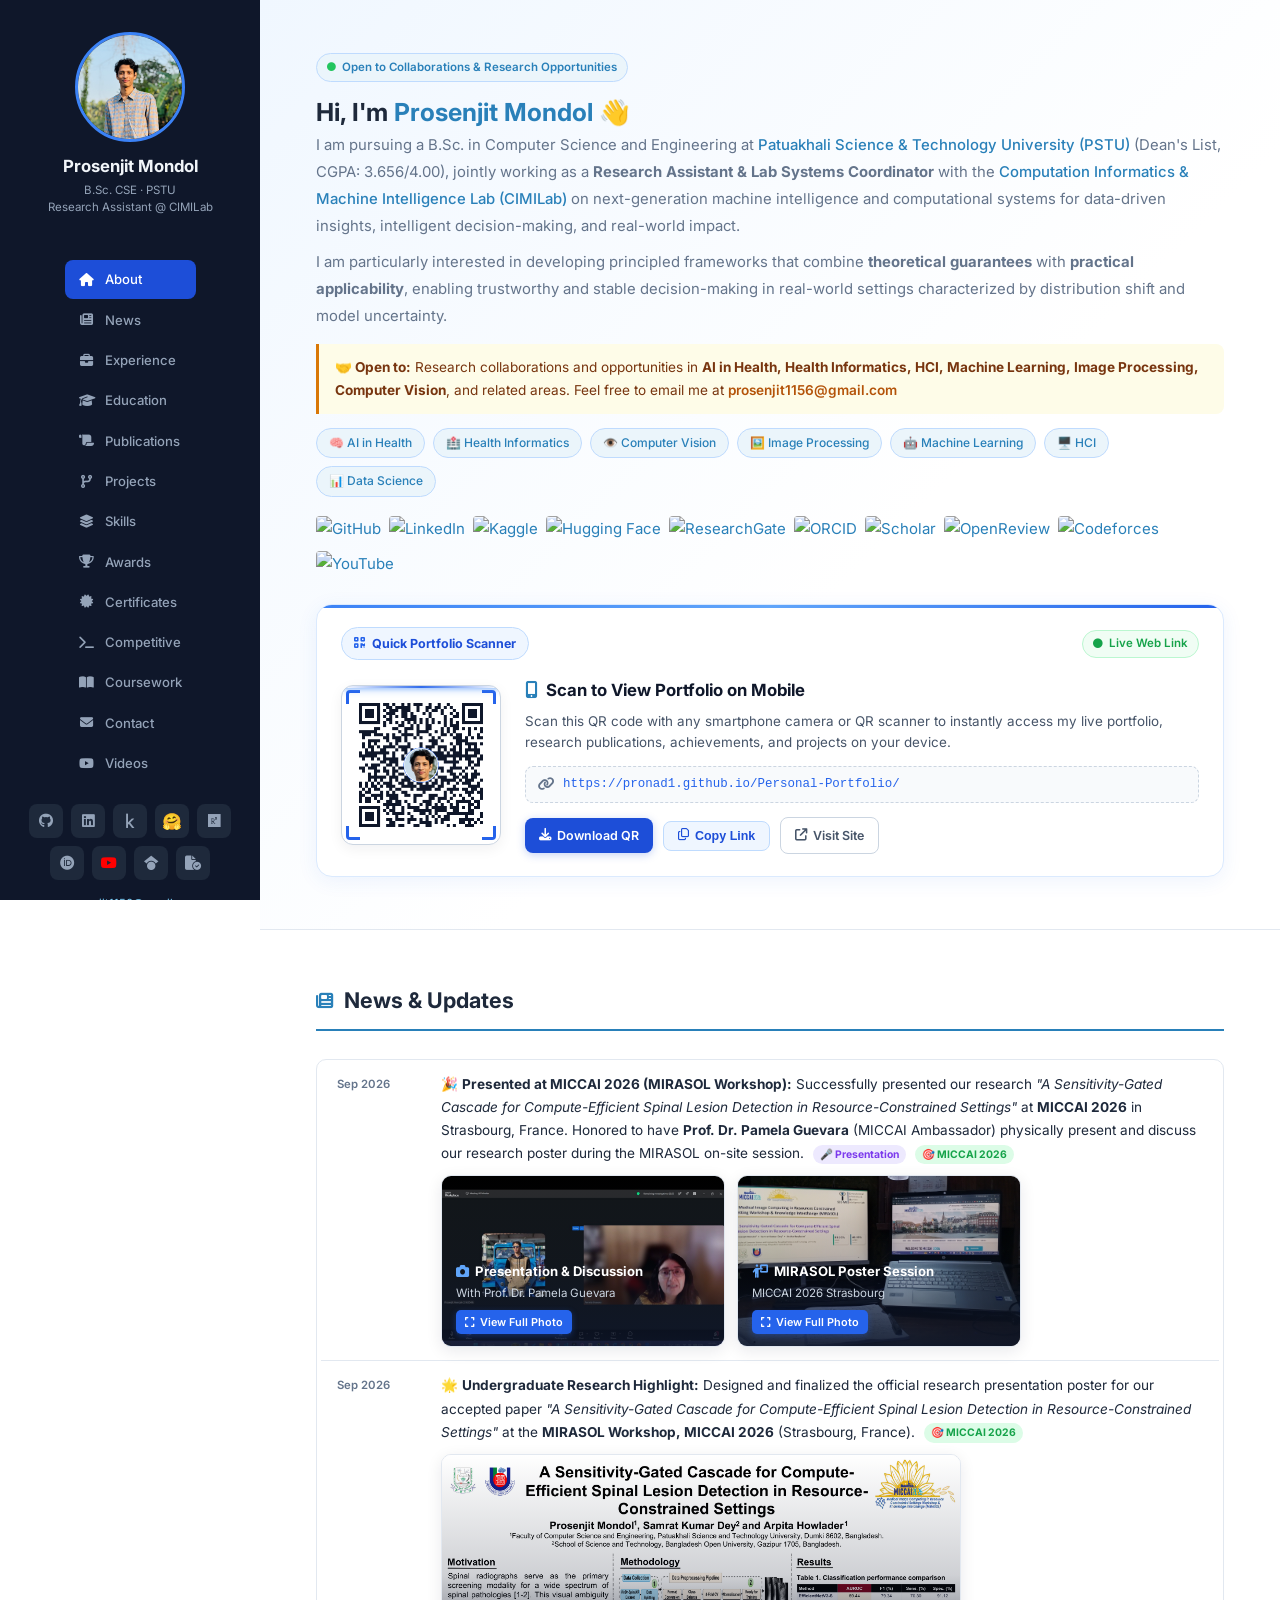
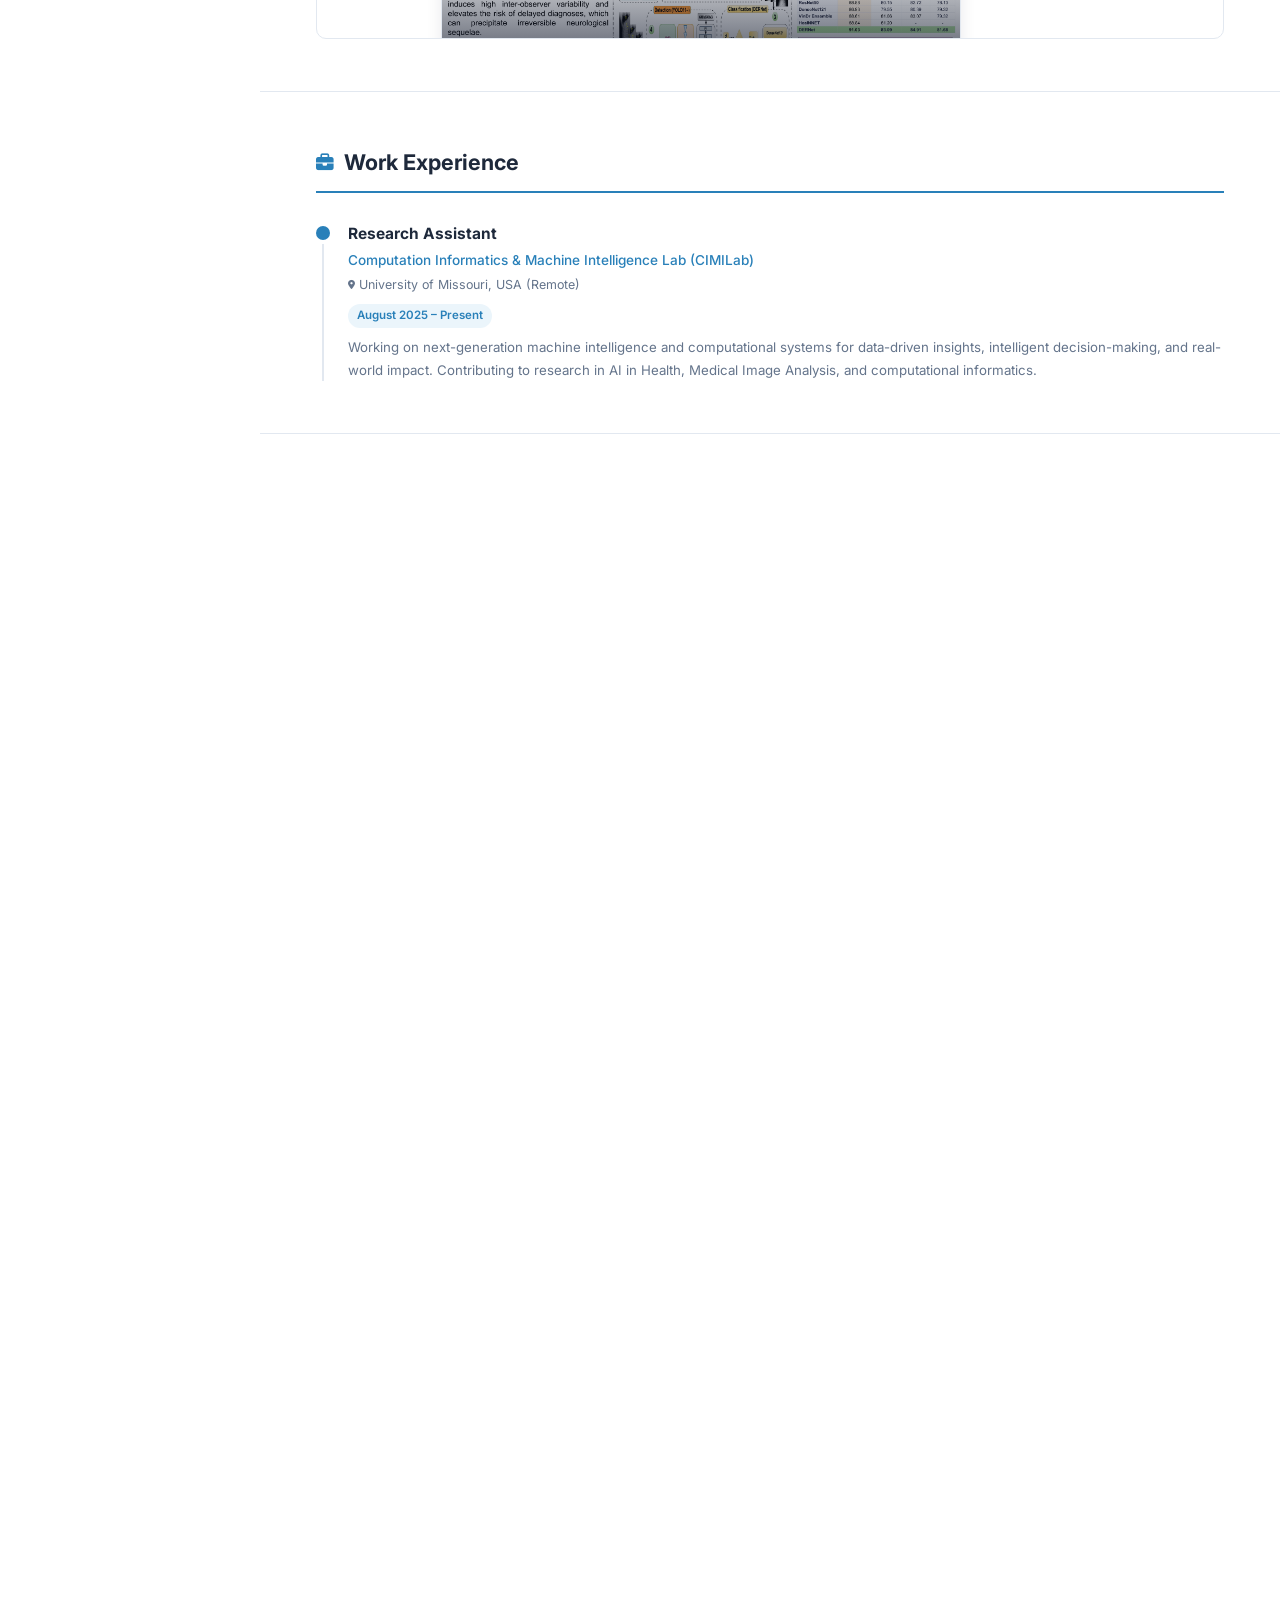
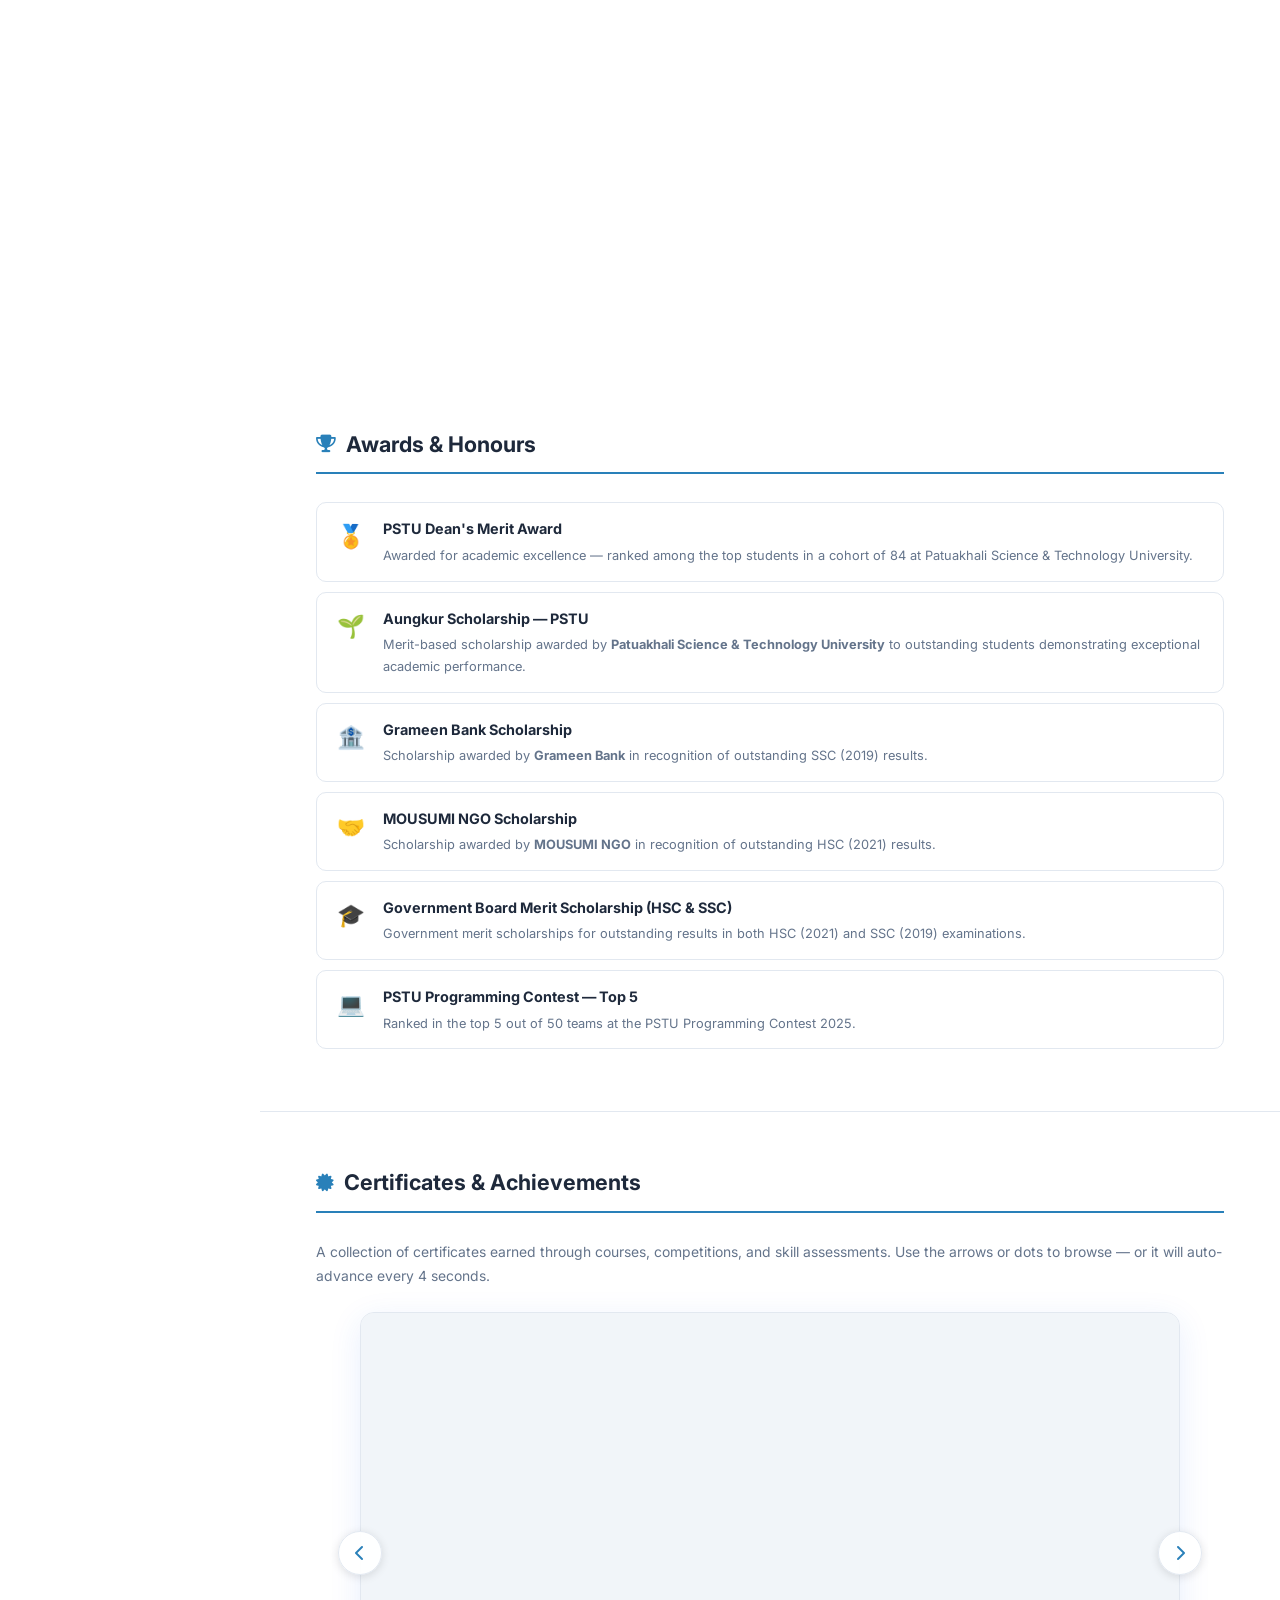
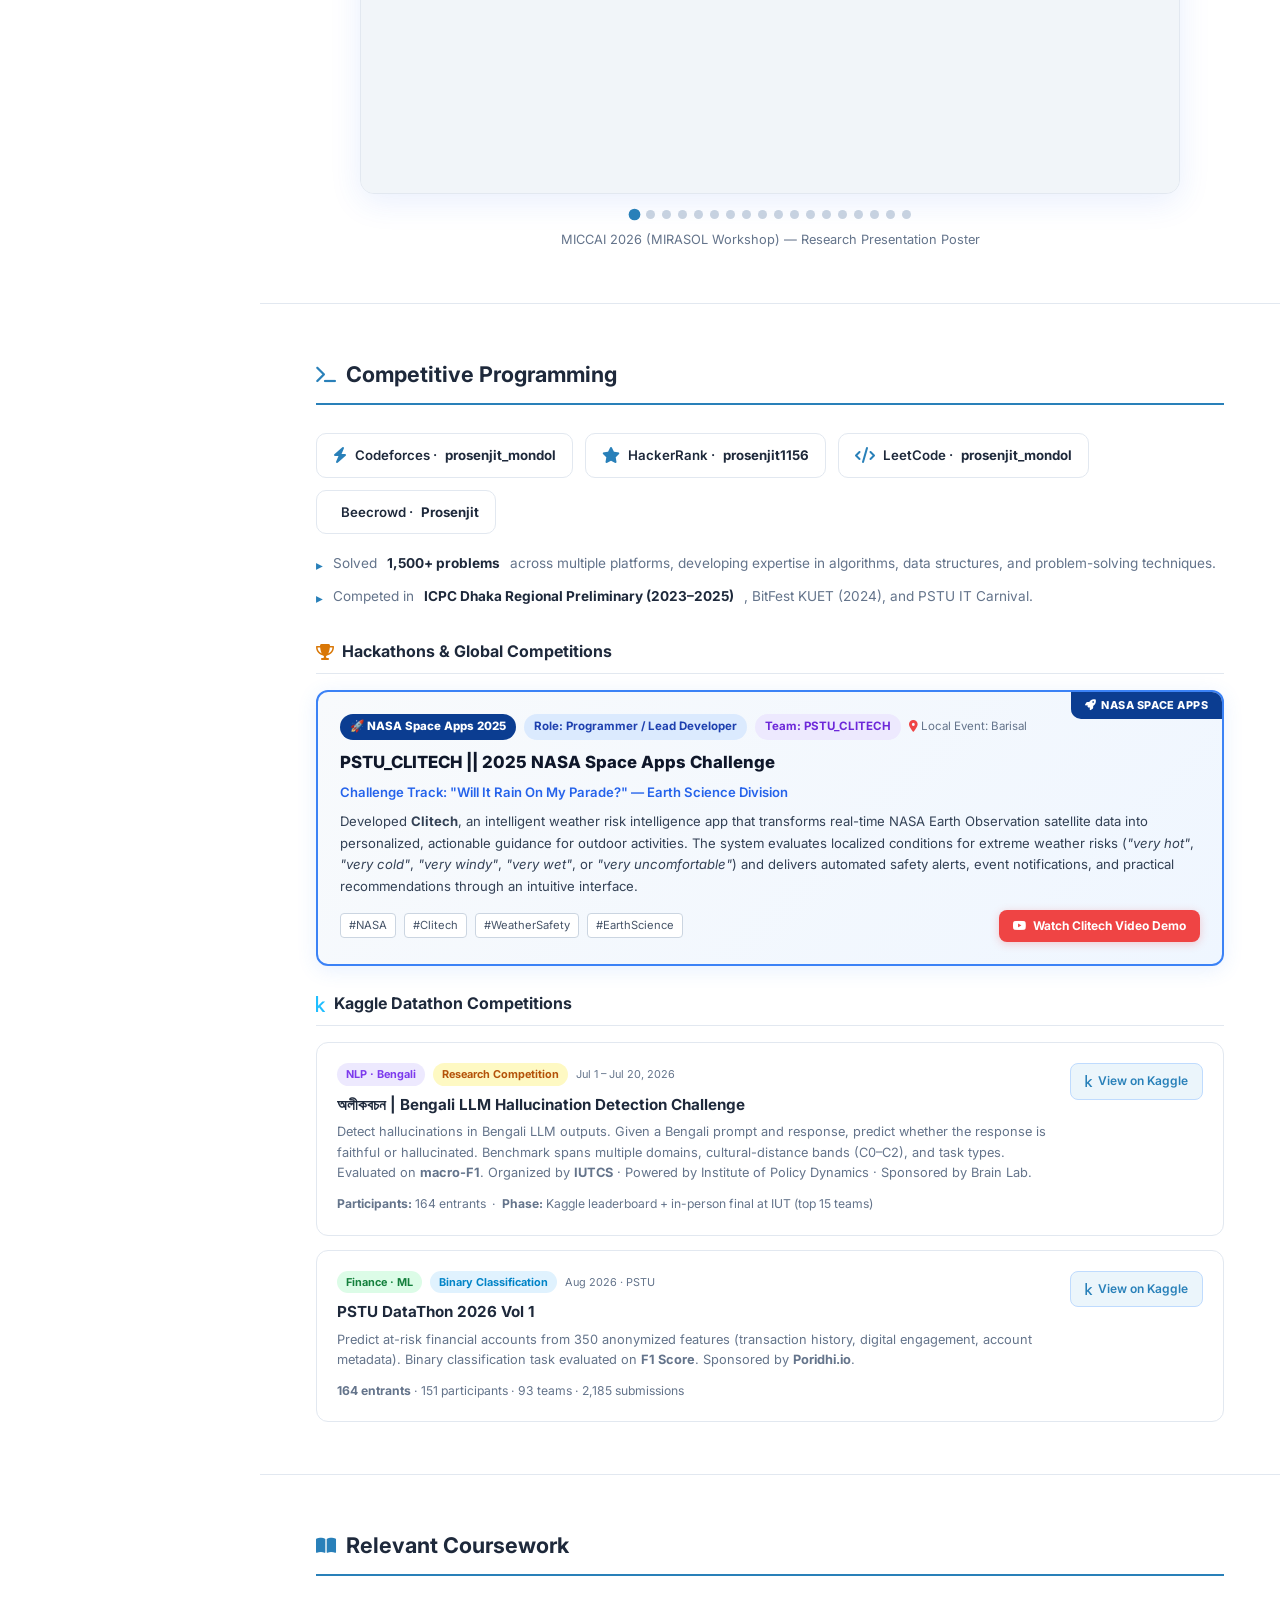
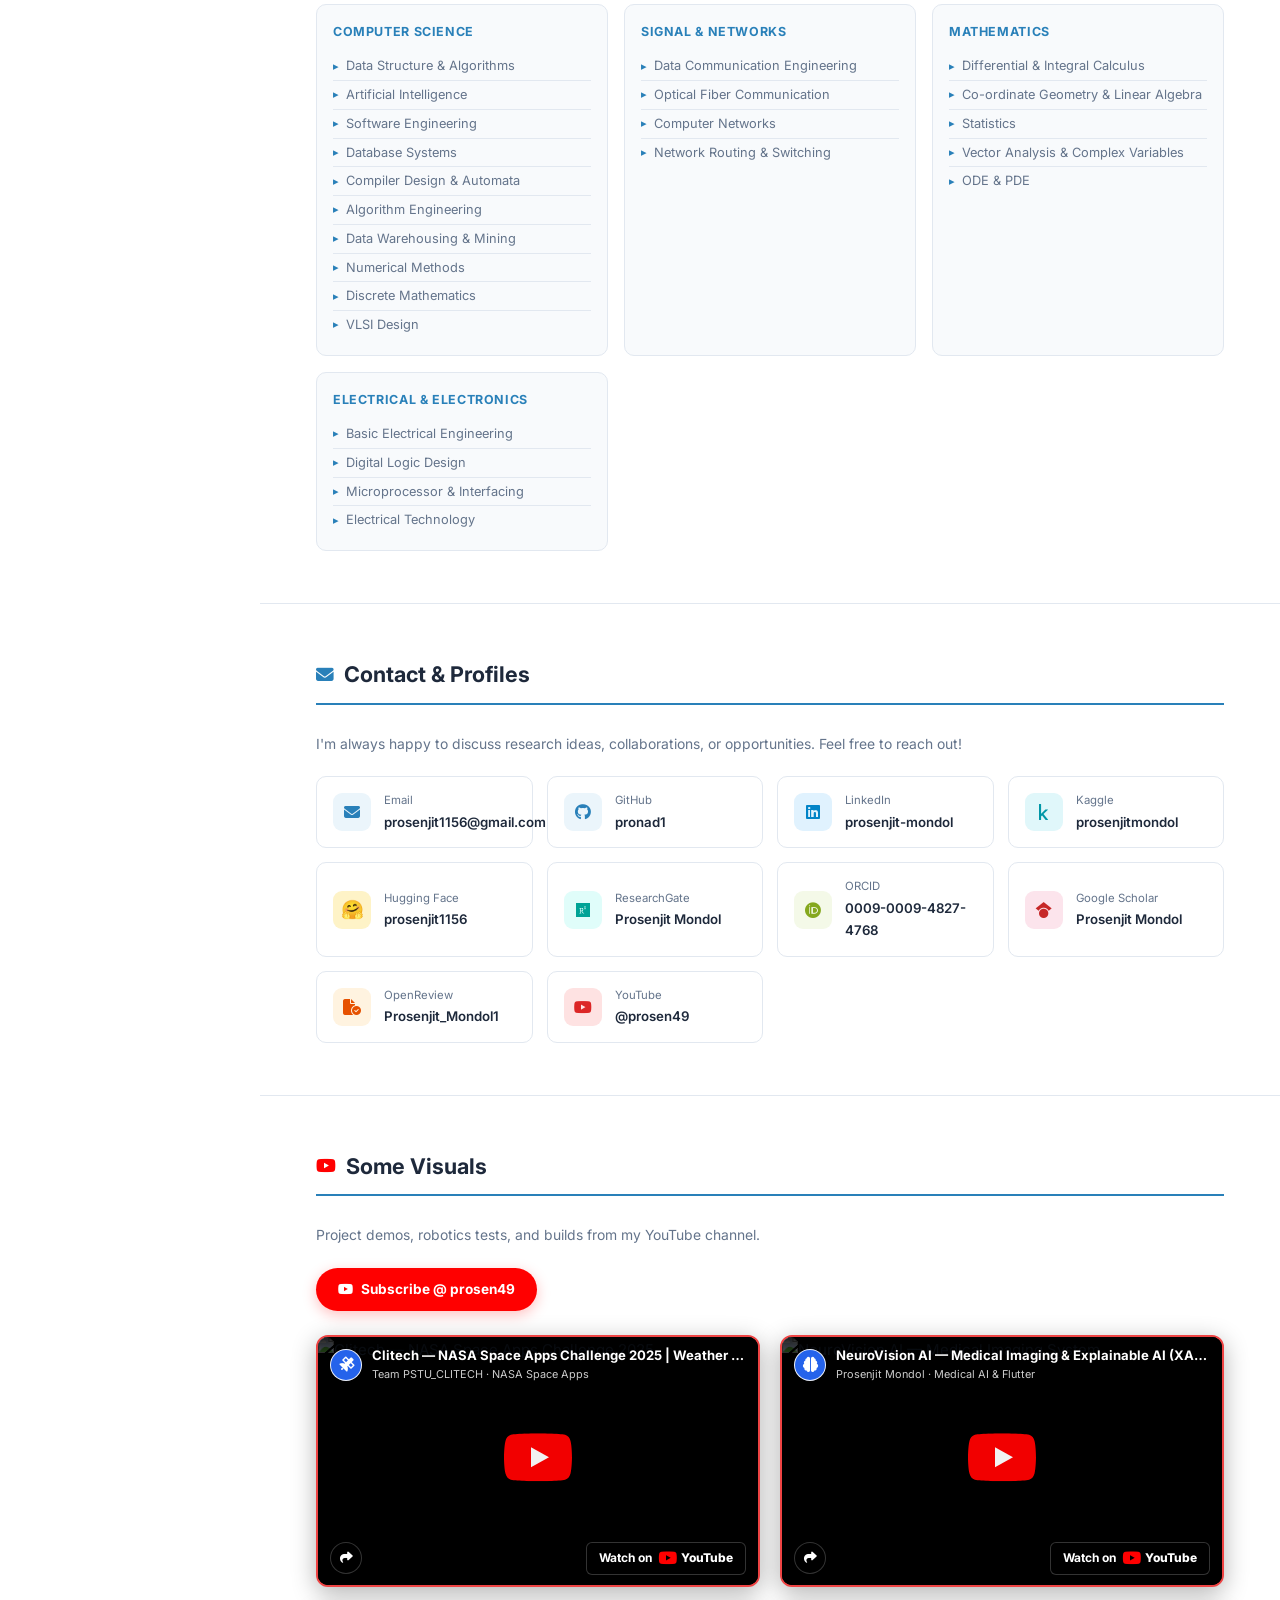
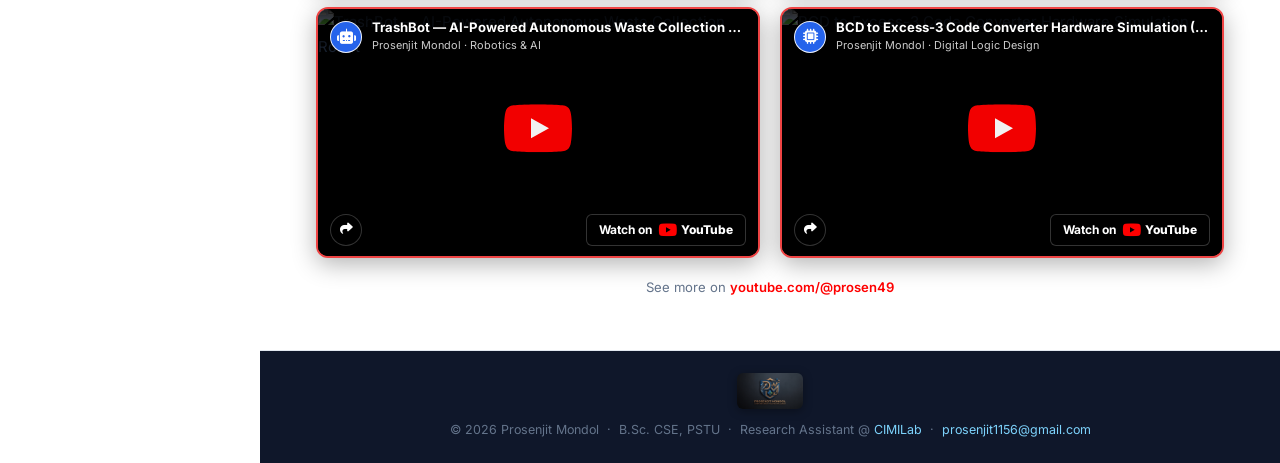
==== commit 86189762: "news" ====
--- a/index.html
+++ b/index.html
@@ -886,6 +886,13 @@
       font-size: 0.68rem;
       font-weight: 600;
       box-shadow: 0 2px 6px rgba(37, 99, 235, 0.35);
+    }
+
+    .news-gallery-grid {
+      display: grid;
+      grid-template-columns: repeat(auto-fit, minmax(230px, 1fr));
+      gap: 12px;
+      max-width: 580px;
     }
 
     .news-tag {
@@ -2235,19 +2242,76 @@
         <div class="news-item">
           <span class="news-date">Sep 2026</span>
           <div class="news-text">
-            🌟 <strong>Undergraduate Research Highlight:</strong> Designed and finalized the official research presentation poster for our accepted paper <em>"A Sensitivity-Gated Cascade for Compute-Efficient Spinal Lesion Detection in Resource-Constrained Settings"</em> at the <strong>MIRASOL Workshop, MICCAI 2026</strong> (Strasbourg, France).
+            🎉 <strong>Presented at MICCAI 2026 (MIRASOL Workshop):</strong> Successfully presented our research <em>"A
+              Sensitivity-Gated Cascade for Compute-Efficient Spinal Lesion Detection in Resource-Constrained
+              Settings"</em> at <strong>MICCAI 2026</strong> in Strasbourg, France. Honored to have <strong>Prof. Dr.
+              Pamela Guevara</strong> (MICCAI Ambassador) physically present and discuss our research poster during the
+            MIRASOL on-site session.
+            <span class="news-tag tag-presented">🎤 Presentation</span>
             <span class="news-tag tag-accepted">🎯 MICCAI 2026</span>
             <div class="news-preview-wrap">
-              <a href="acheivement/[Prosenjit Mondol]_[74]_[MIRASOL]_poster.pdf" target="_blank" title="Click to view full high-resolution poster" class="poster-preview-card">
+              <div class="news-gallery-grid">
+                <a href="acheivement/presentation with pamela.jpg" target="_blank"
+                  title="View Presentation Photo with Prof. Dr. Pamela Guevara" class="poster-preview-card">
+                  <div class="poster-preview-img-wrap" style="height:170px;">
+                    <img src="acheivement/presentation with pamela.jpg"
+                      alt="Presentation with Prof. Dr. Pamela Guevara at MICCAI 2026" class="poster-preview-img"
+                      style="object-position:center;" />
+                    <div class="poster-preview-overlay">
+                      <div class="poster-preview-title">
+                        <i class="fa-solid fa-camera" style="color:#60a5fa;"></i> Presentation &amp; Discussion
+                      </div>
+                      <div class="poster-preview-sub">
+                        <span>With Prof. Dr. Pamela Guevara</span>
+                        <span class="poster-preview-cta"><i class="fa-solid fa-expand"></i> View Full Photo</span>
+                      </div>
+                    </div>
+                  </div>
+                </a>
+                <a href="acheivement/presentation with pamela2.jpg" target="_blank"
+                  title="View MIRASOL Workshop Poster Presentation Session" class="poster-preview-card">
+                  <div class="poster-preview-img-wrap" style="height:170px;">
+                    <img src="acheivement/presentation with pamela2.jpg"
+                      alt="MIRASOL Workshop Poster Presentation Session at MICCAI 2026" class="poster-preview-img"
+                      style="object-position:center;" />
+                    <div class="poster-preview-overlay">
+                      <div class="poster-preview-title">
+                        <i class="fa-solid fa-person-chalkboard" style="color:#60a5fa;"></i> MIRASOL Poster Session
+                      </div>
+                      <div class="poster-preview-sub">
+                        <span>MICCAI 2026 Strasbourg</span>
+                        <span class="poster-preview-cta"><i class="fa-solid fa-expand"></i> View Full Photo</span>
+                      </div>
+                    </div>
+                  </div>
+                </a>
+              </div>
+            </div>
+          </div>
+        </div>
+        <div class="news-item">
+          <span class="news-date">Sep 2026</span>
+          <div class="news-text">
+            🌟 <strong>Undergraduate Research Highlight:</strong> Designed and finalized the official research
+            presentation poster for our accepted paper <em>"A Sensitivity-Gated Cascade for Compute-Efficient Spinal
+              Lesion Detection in Resource-Constrained Settings"</em> at the <strong>MIRASOL Workshop, MICCAI
+              2026</strong> (Strasbourg, France).
+            <span class="news-tag tag-accepted">🎯 MICCAI 2026</span>
+            <div class="news-preview-wrap">
+              <a href="acheivement/[Prosenjit Mondol]_[74]_[MIRASOL]_poster.pdf" target="_blank"
+                title="Click to view full high-resolution poster" class="poster-preview-card">
                 <div class="poster-preview-img-wrap">
-                  <img src="acheivement/miccai_poster_preview.jpg" alt="MICCAI 2026 MIRASOL Workshop Poster — Prosenjit Mondol" class="poster-preview-img" />
+                  <img src="acheivement/miccai_poster_preview.jpg"
+                    alt="MICCAI 2026 MIRASOL Workshop Poster — Prosenjit Mondol" class="poster-preview-img" />
                   <div class="poster-preview-overlay">
                     <div class="poster-preview-title">
-                      <i class="fa-solid fa-scroll" style="color:#60a5fa;"></i> MICCAI 2026 (MIRASOL) Presentation Poster
+                      <i class="fa-solid fa-scroll" style="color:#60a5fa;"></i> MICCAI 2026 (MIRASOL) Presentation
+                      Poster
                     </div>
                     <div class="poster-preview-sub">
                       <span>Spinal Lesion Detection · Compute-Efficient Cascade</span>
-                      <span class="poster-preview-cta"><i class="fa-solid fa-expand"></i> Click to View Full Poster</span>
+                      <span class="poster-preview-cta"><i class="fa-solid fa-expand"></i> Click to View Full
+                        Poster</span>
                     </div>
                   </div>
                 </div>
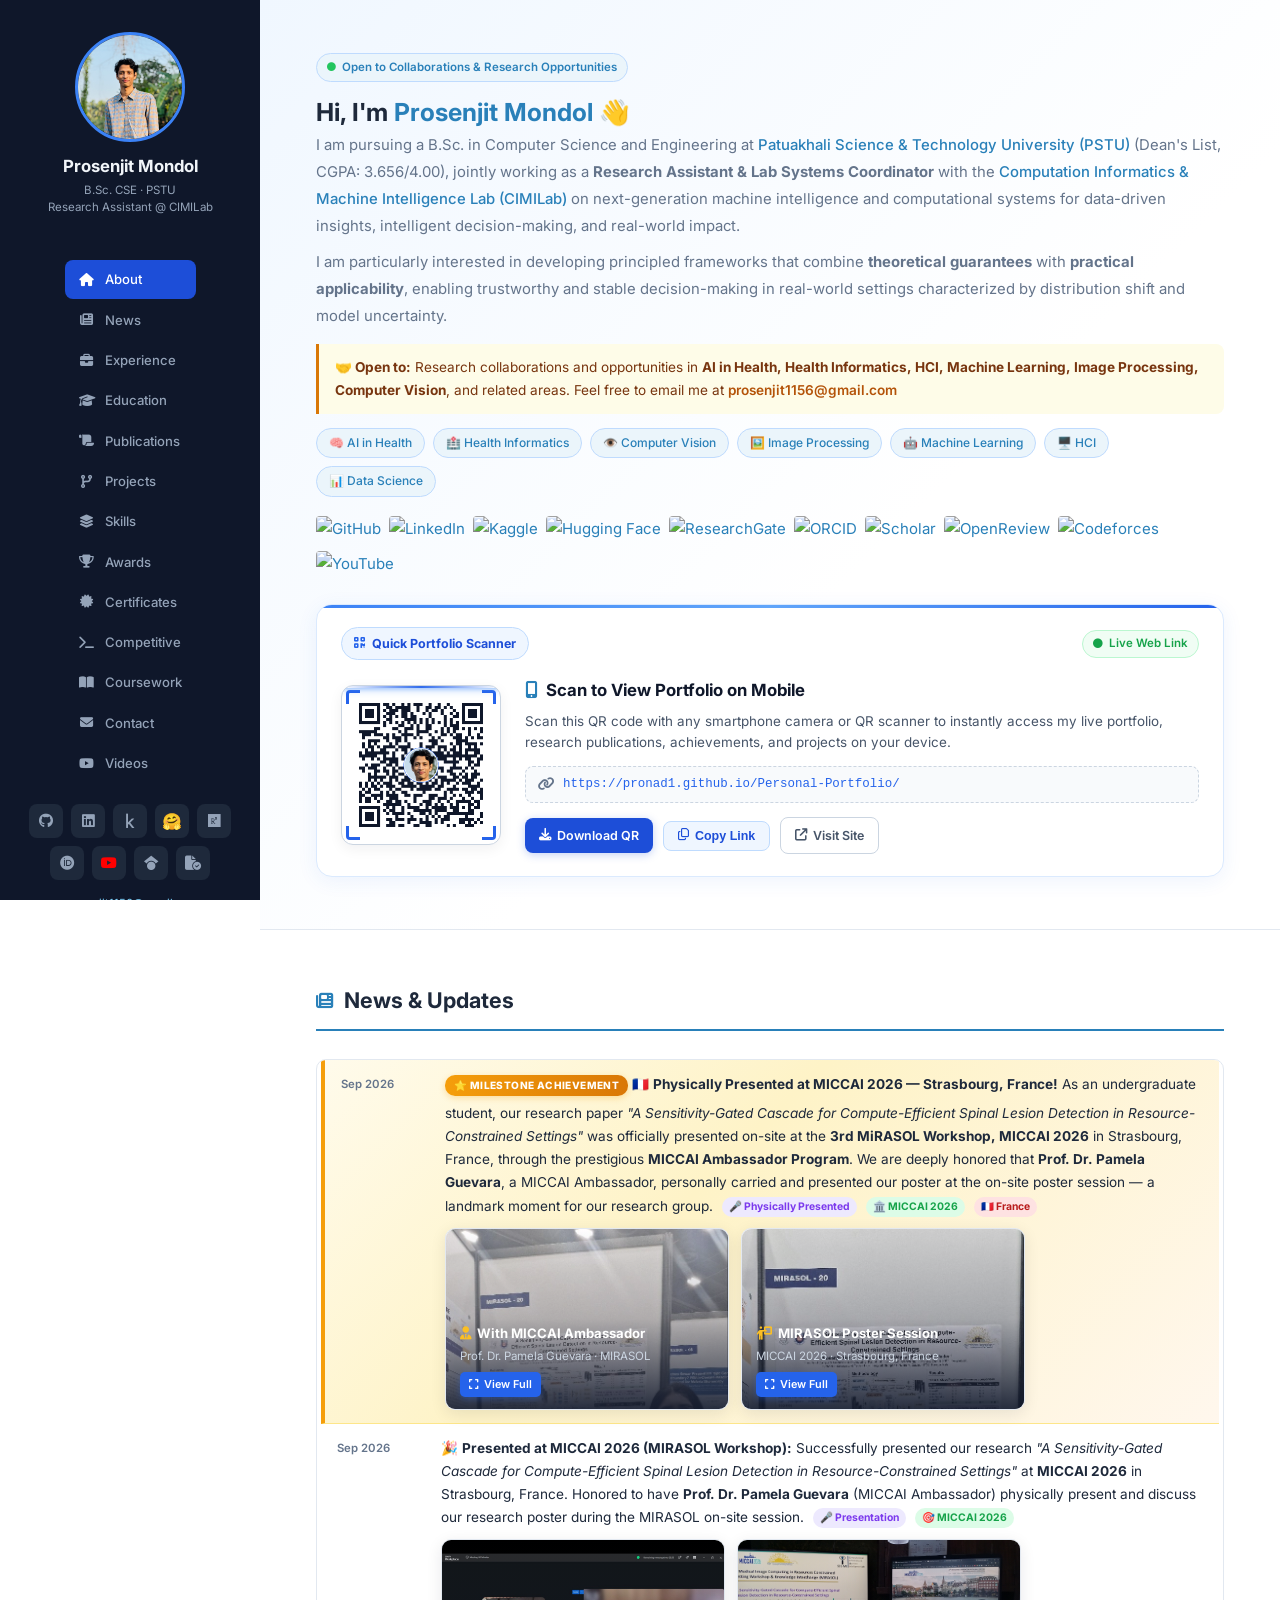
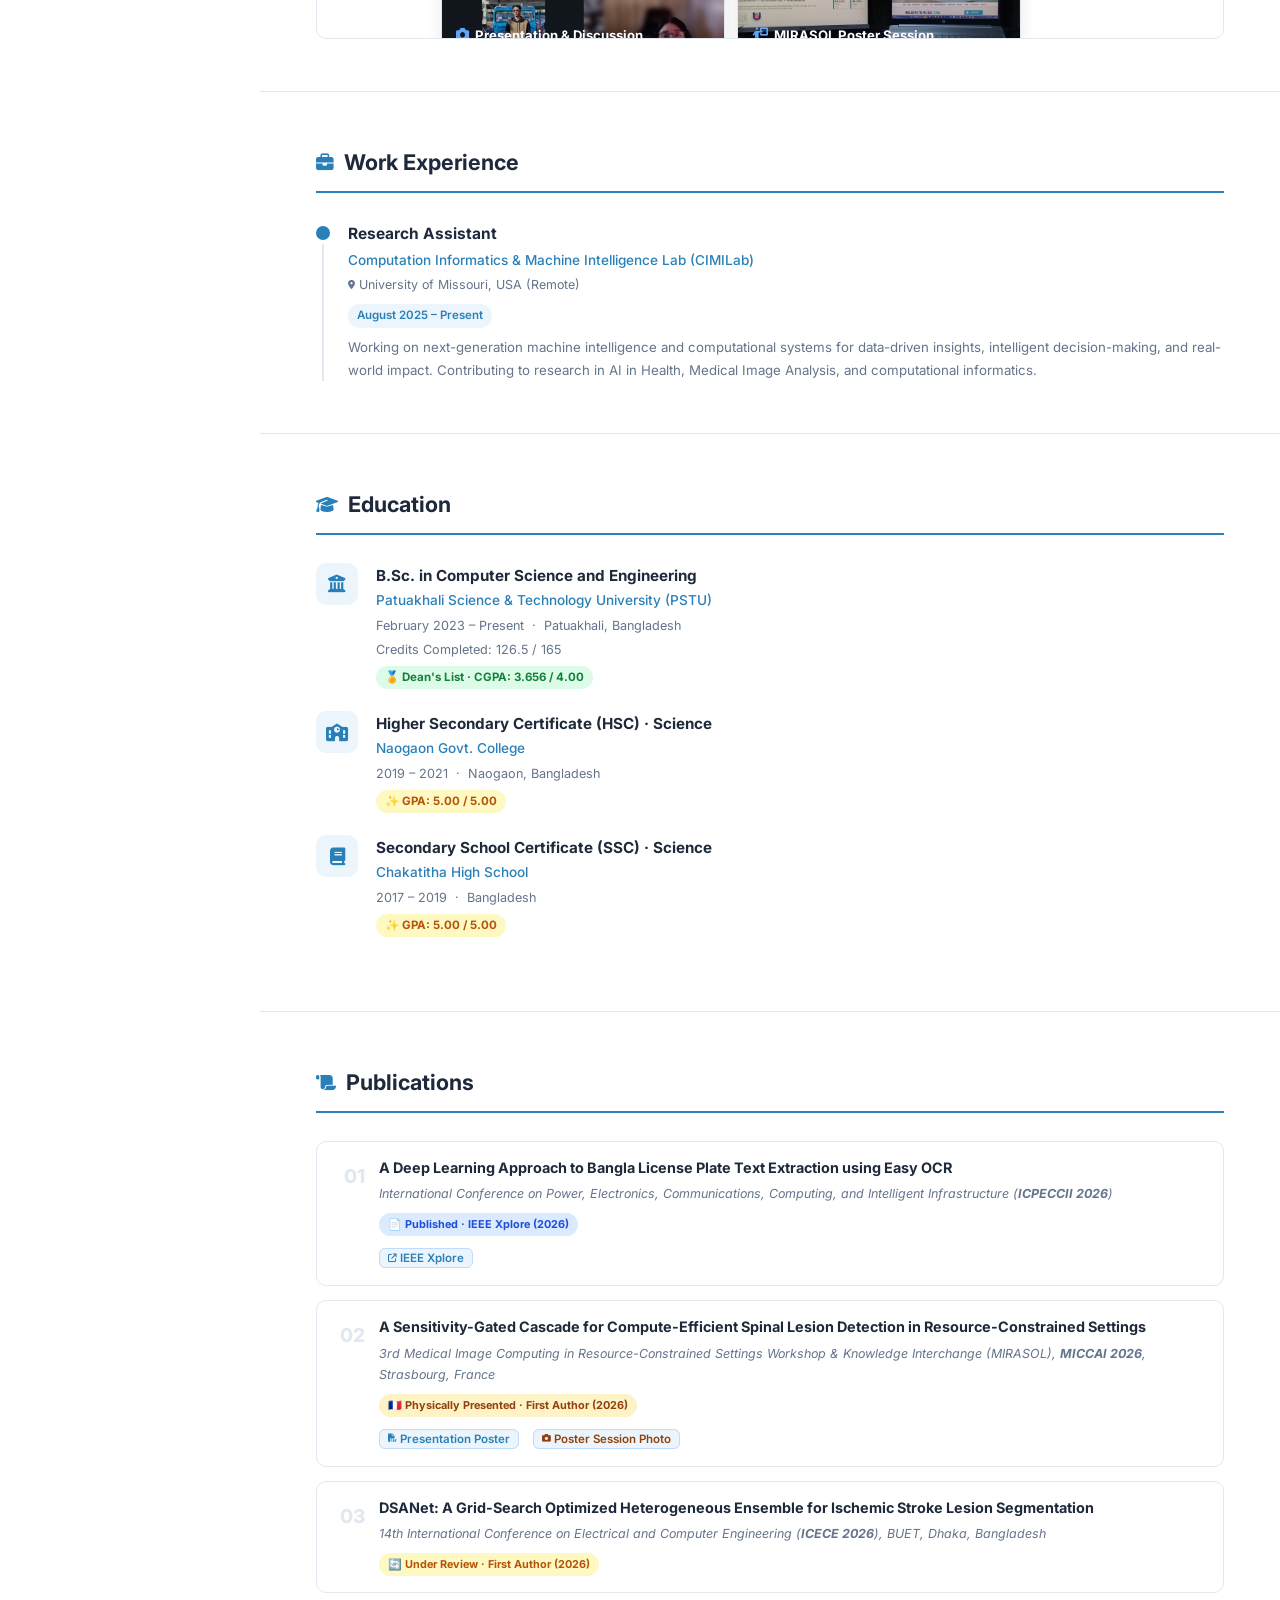
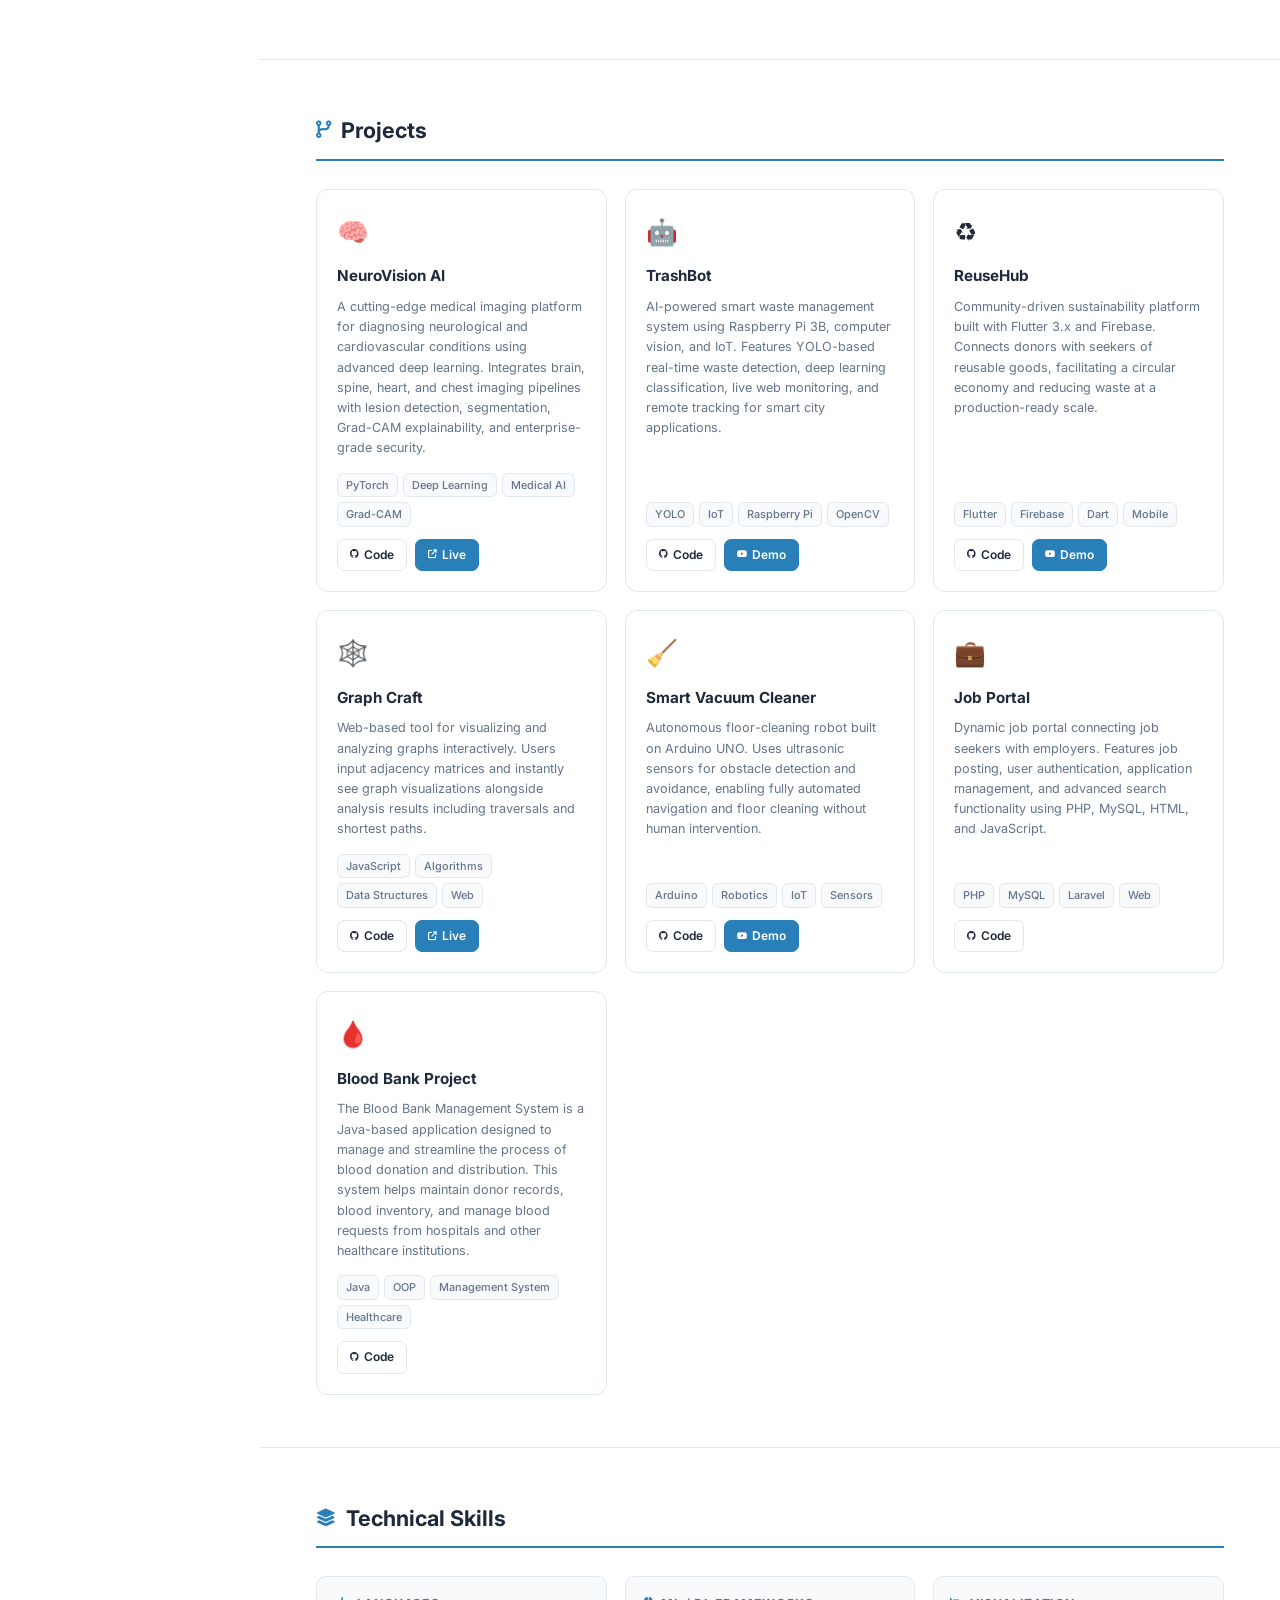
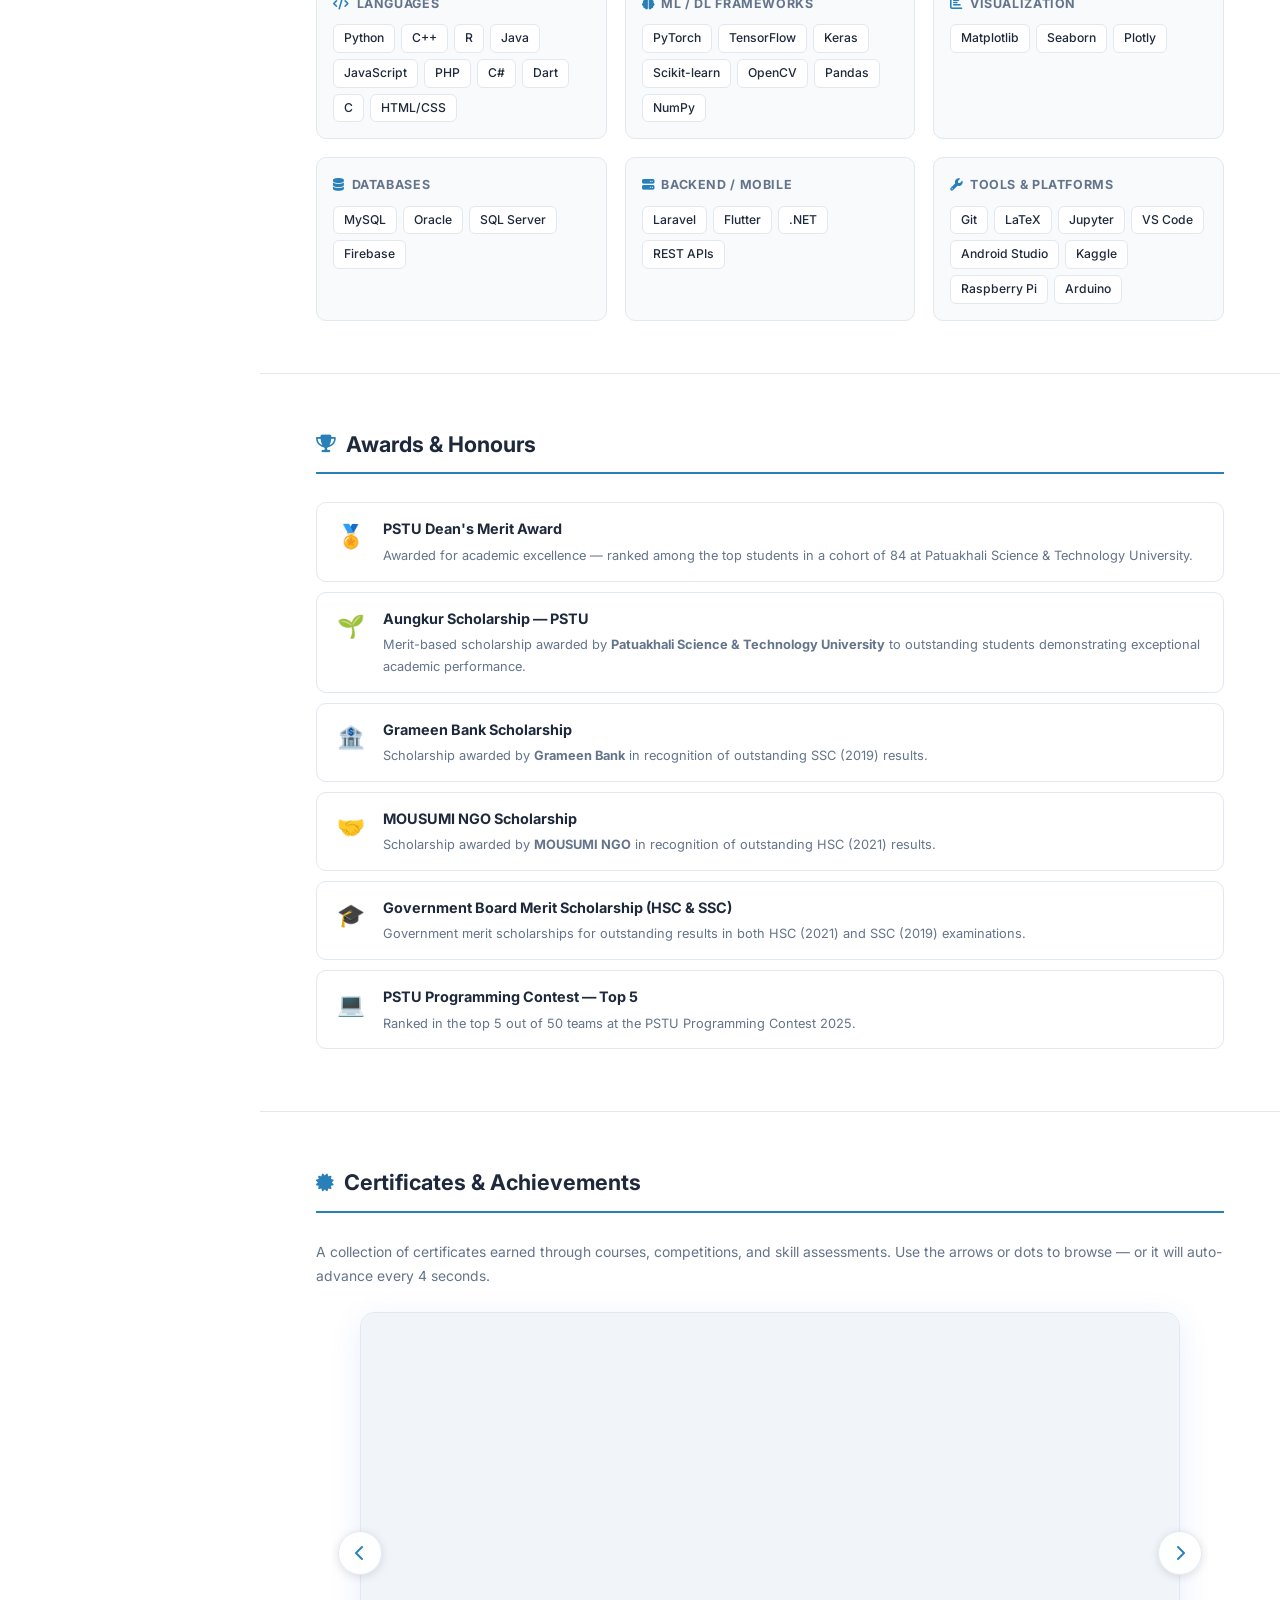
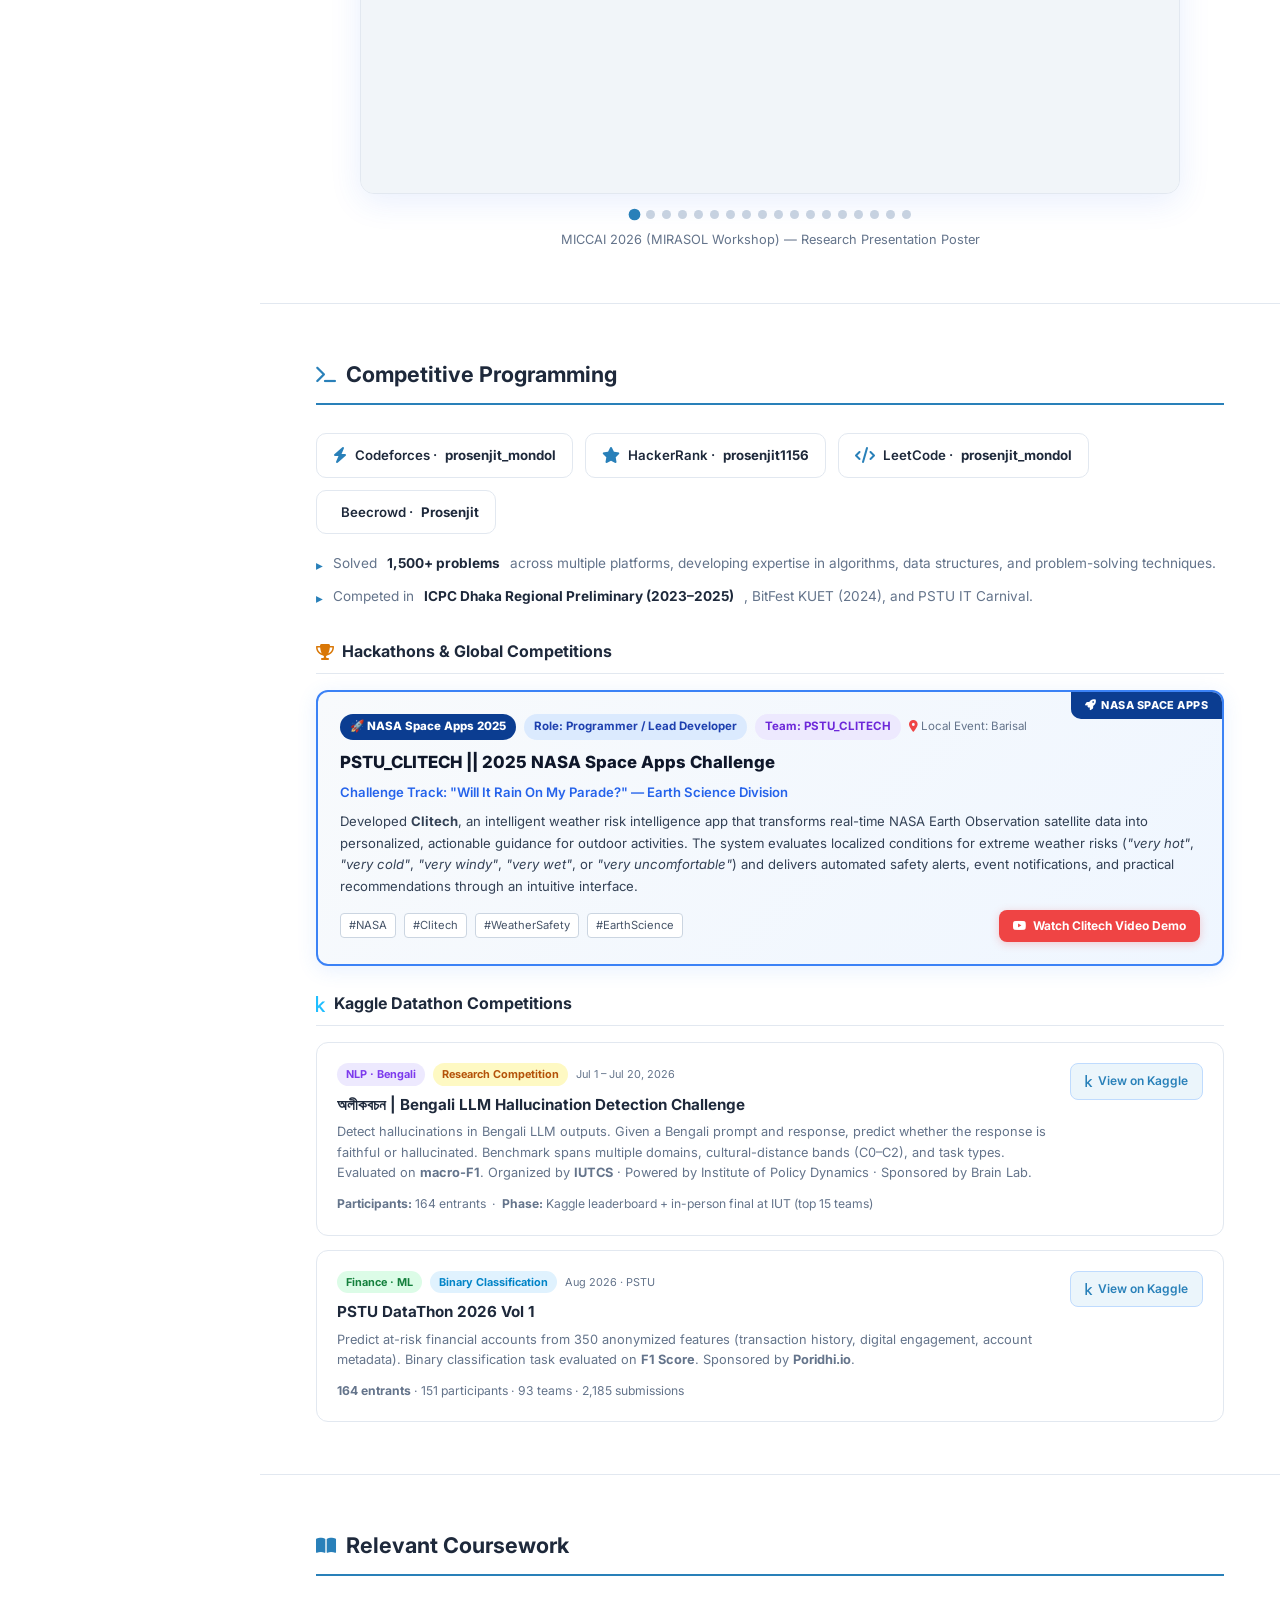
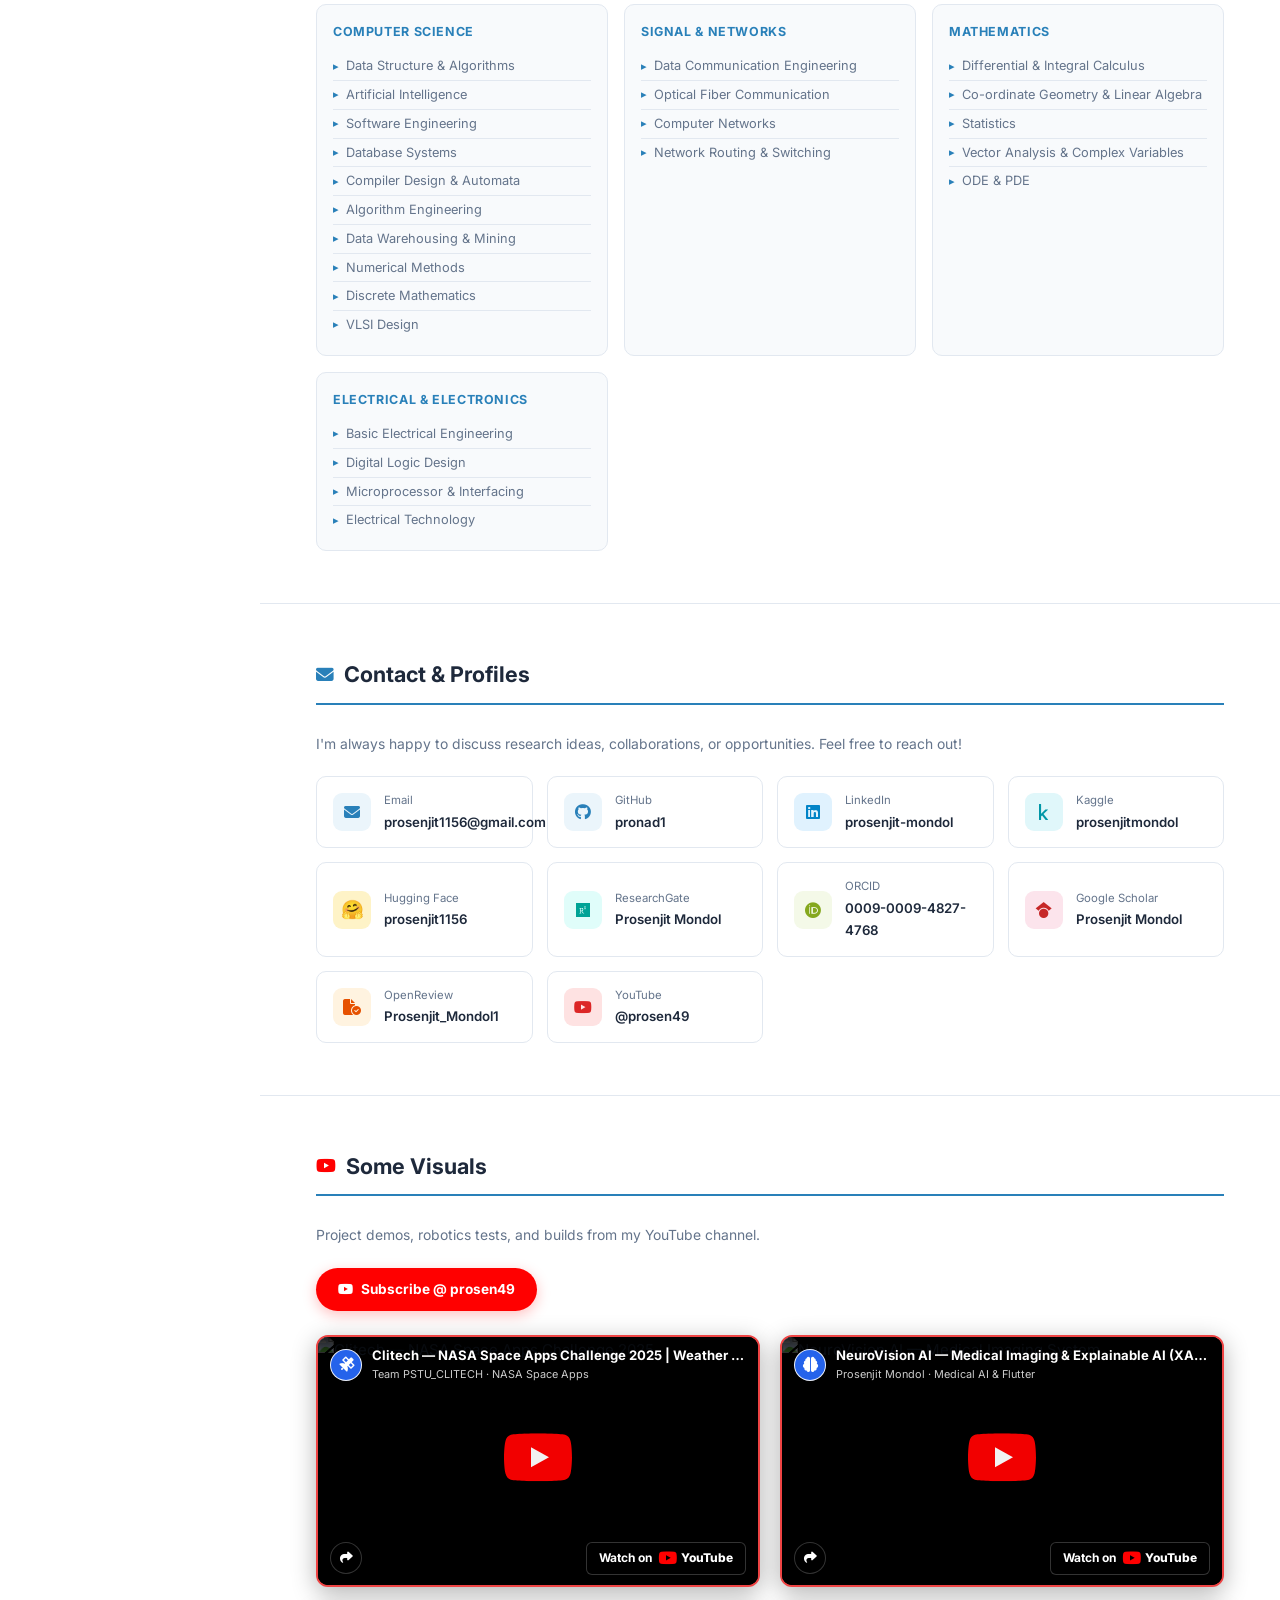
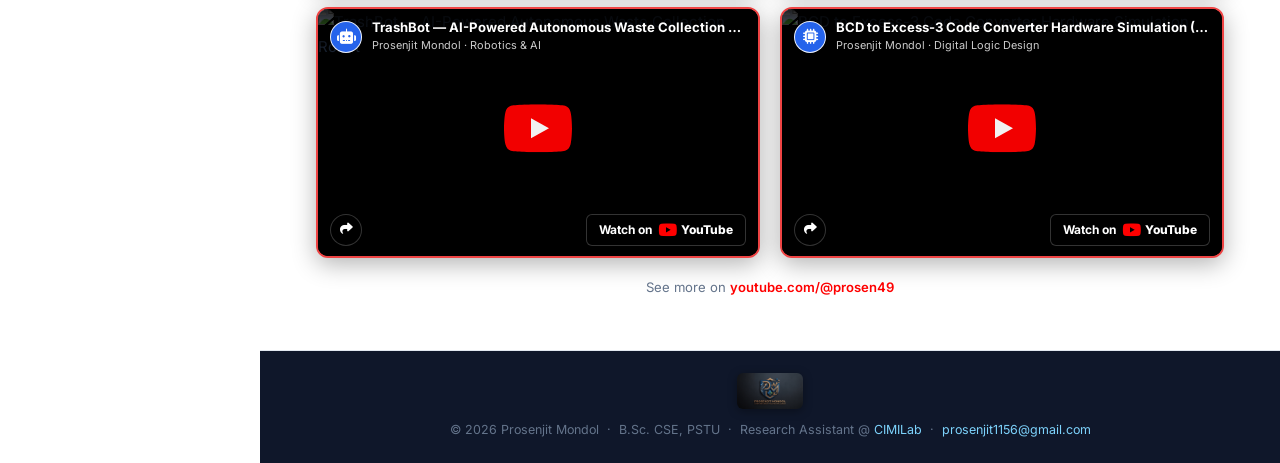
==== commit af89166e: "presentation" ====
--- a/index.html
+++ b/index.html
@@ -933,6 +933,35 @@
     .tag-award {
       background: #fee2e2;
       color: #dc2626;
+    }
+
+    /* ─── Highlighted News Item ──────────────────────────────────────────────── */
+    .news-item.highlight {
+      background: linear-gradient(135deg, #fffbeb 0%, #fef3c7 40%, #fff7ed 100%);
+      border-left: 4px solid #f59e0b;
+      border-bottom: 1px solid #fde68a;
+      position: relative;
+      border-radius: 0;
+    }
+
+    .news-item.highlight:hover {
+      background: linear-gradient(135deg, #fef3c7 0%, #fde68a 40%, #fef3c7 100%);
+    }
+
+    .news-highlight-badge {
+      display: inline-flex;
+      align-items: center;
+      gap: 5px;
+      background: linear-gradient(90deg, #f59e0b, #d97706);
+      color: #fff;
+      font-size: 0.63rem;
+      font-weight: 800;
+      padding: 2px 9px;
+      border-radius: 10px;
+      letter-spacing: 0.04em;
+      text-transform: uppercase;
+      margin-bottom: 6px;
+      box-shadow: 0 2px 6px rgba(245, 158, 11, 0.3);
     }
 
     /* ─── Experience ────────────────────────────────────────────────────────── */
@@ -2239,6 +2268,62 @@
     <section id="news">
       <h2 class="section-title"><i class="fa-solid fa-newspaper"></i>News &amp; Updates</h2>
       <div class="news-box">
+        <!-- ★ HIGHLIGHT NEWS: MIRASOL Physical Presentation at MICCAI 2026, France -->
+        <div class="news-item highlight">
+          <span class="news-date">Sep 2026</span>
+          <div class="news-text">
+            <div class="news-highlight-badge">⭐ Milestone Achievement</div>
+            🇫🇷 <strong>Physically Presented at MICCAI 2026 — Strasbourg, France!</strong> As an undergraduate student,
+            our research paper <em>"A Sensitivity-Gated Cascade for Compute-Efficient Spinal Lesion Detection in
+              Resource-Constrained Settings"</em> was officially presented on-site at the <strong>3rd MiRASOL Workshop,
+              MICCAI 2026</strong> in Strasbourg, France, through the prestigious <strong>MICCAI Ambassador
+              Program</strong>.
+            We are deeply honored that <strong>Prof. Dr. Pamela Guevara</strong>, a MICCAI Ambassador, personally
+            carried
+            and presented our poster at the on-site poster session — a landmark moment for our research group.
+            <span class="news-tag tag-presented">🎤 Physically Presented</span>
+            <span class="news-tag tag-accepted">🏛️ MICCAI 2026</span>
+            <span class="news-tag" style="background:#fee2e2;color:#b91c1c;">🇫🇷 France</span>
+            <div class="news-preview-wrap">
+              <div class="news-gallery-grid">
+                <a href="acheivement/mirasol with pamela.png" target="_blank"
+                  title="View: With Prof. Dr. Pamela Guevara at the MIRASOL Poster Session" class="poster-preview-card">
+                  <div class="poster-preview-img-wrap" style="height:180px;">
+                    <img src="acheivement/mirasol with pamela.png"
+                      alt="With Prof. Dr. Pamela Guevara at MIRASOL MICCAI 2026 Strasbourg France"
+                      class="poster-preview-img" style="object-position:top center;" />
+                    <div class="poster-preview-overlay">
+                      <div class="poster-preview-title">
+                        <i class="fa-solid fa-user-tie" style="color:#fbbf24;"></i> With MICCAI Ambassador
+                      </div>
+                      <div class="poster-preview-sub">
+                        <span>Prof. Dr. Pamela Guevara · MIRASOL</span>
+                        <span class="poster-preview-cta"><i class="fa-solid fa-expand"></i> View Full</span>
+                      </div>
+                    </div>
+                  </div>
+                </a>
+                <a href="acheivement/mirasol presentation.png" target="_blank"
+                  title="View: MIRASOL Poster Session at MICCAI 2026, Strasbourg" class="poster-preview-card">
+                  <div class="poster-preview-img-wrap" style="height:180px;">
+                    <img src="acheivement/mirasol presentation.png"
+                      alt="MIRASOL Poster Session at MICCAI 2026 Strasbourg France" class="poster-preview-img"
+                      style="object-position:top center;" />
+                    <div class="poster-preview-overlay">
+                      <div class="poster-preview-title">
+                        <i class="fa-solid fa-person-chalkboard" style="color:#fbbf24;"></i> MIRASOL Poster Session
+                      </div>
+                      <div class="poster-preview-sub">
+                        <span>MICCAI 2026 · Strasbourg, France</span>
+                        <span class="poster-preview-cta"><i class="fa-solid fa-expand"></i> View Full</span>
+                      </div>
+                    </div>
+                  </div>
+                </a>
+              </div>
+            </div>
+          </div>
+        </div>
         <div class="news-item">
           <span class="news-date">Sep 2026</span>
           <div class="news-text">
@@ -2504,10 +2589,13 @@
             Resource-Constrained Settings</div>
           <div class="pub-venue">3rd Medical Image Computing in Resource-Constrained Settings Workshop &amp; Knowledge
             Interchange (MIRASOL), <strong>MICCAI 2026</strong>, Strasbourg, France</div>
-          <span class="pub-status accepted">✅ Accepted · First Author (2026)</span>
+          <span class="pub-status presented" style="background:#fef3c7;color:#92400e;border-color:#fde68a;">🇫🇷
+            Physically Presented · First Author (2026)</span>
           <div class="pub-links">
             <a href="acheivement/[Prosenjit Mondol]_[74]_[MIRASOL]_poster.pdf" target="_blank"><i
                 class="fa-solid fa-file-pdf fa-xs"></i> Presentation Poster</a>
+            <a href="acheivement/mirasol with pamela.png" target="_blank" style="color:#92400e;"><i
+                class="fa-solid fa-camera fa-xs"></i> Poster Session Photo</a>
           </div>
         </div>
       </div>
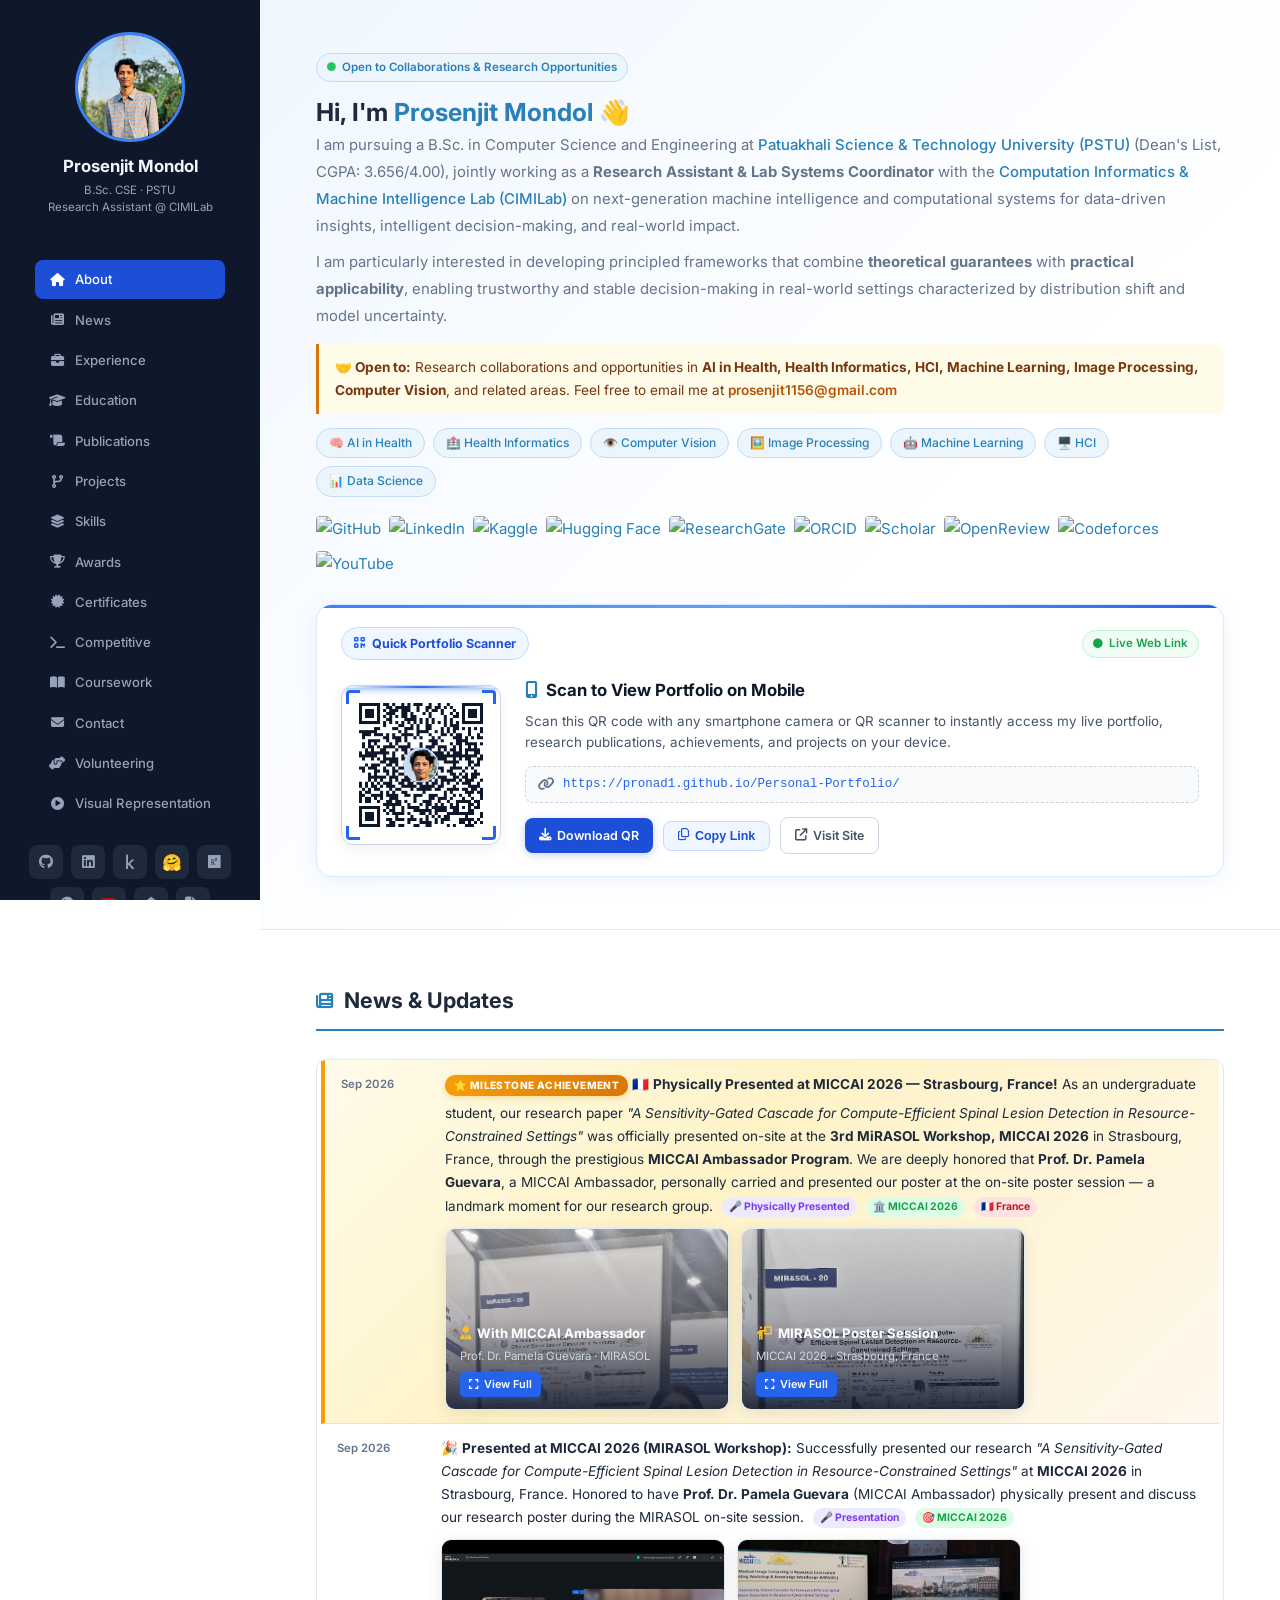
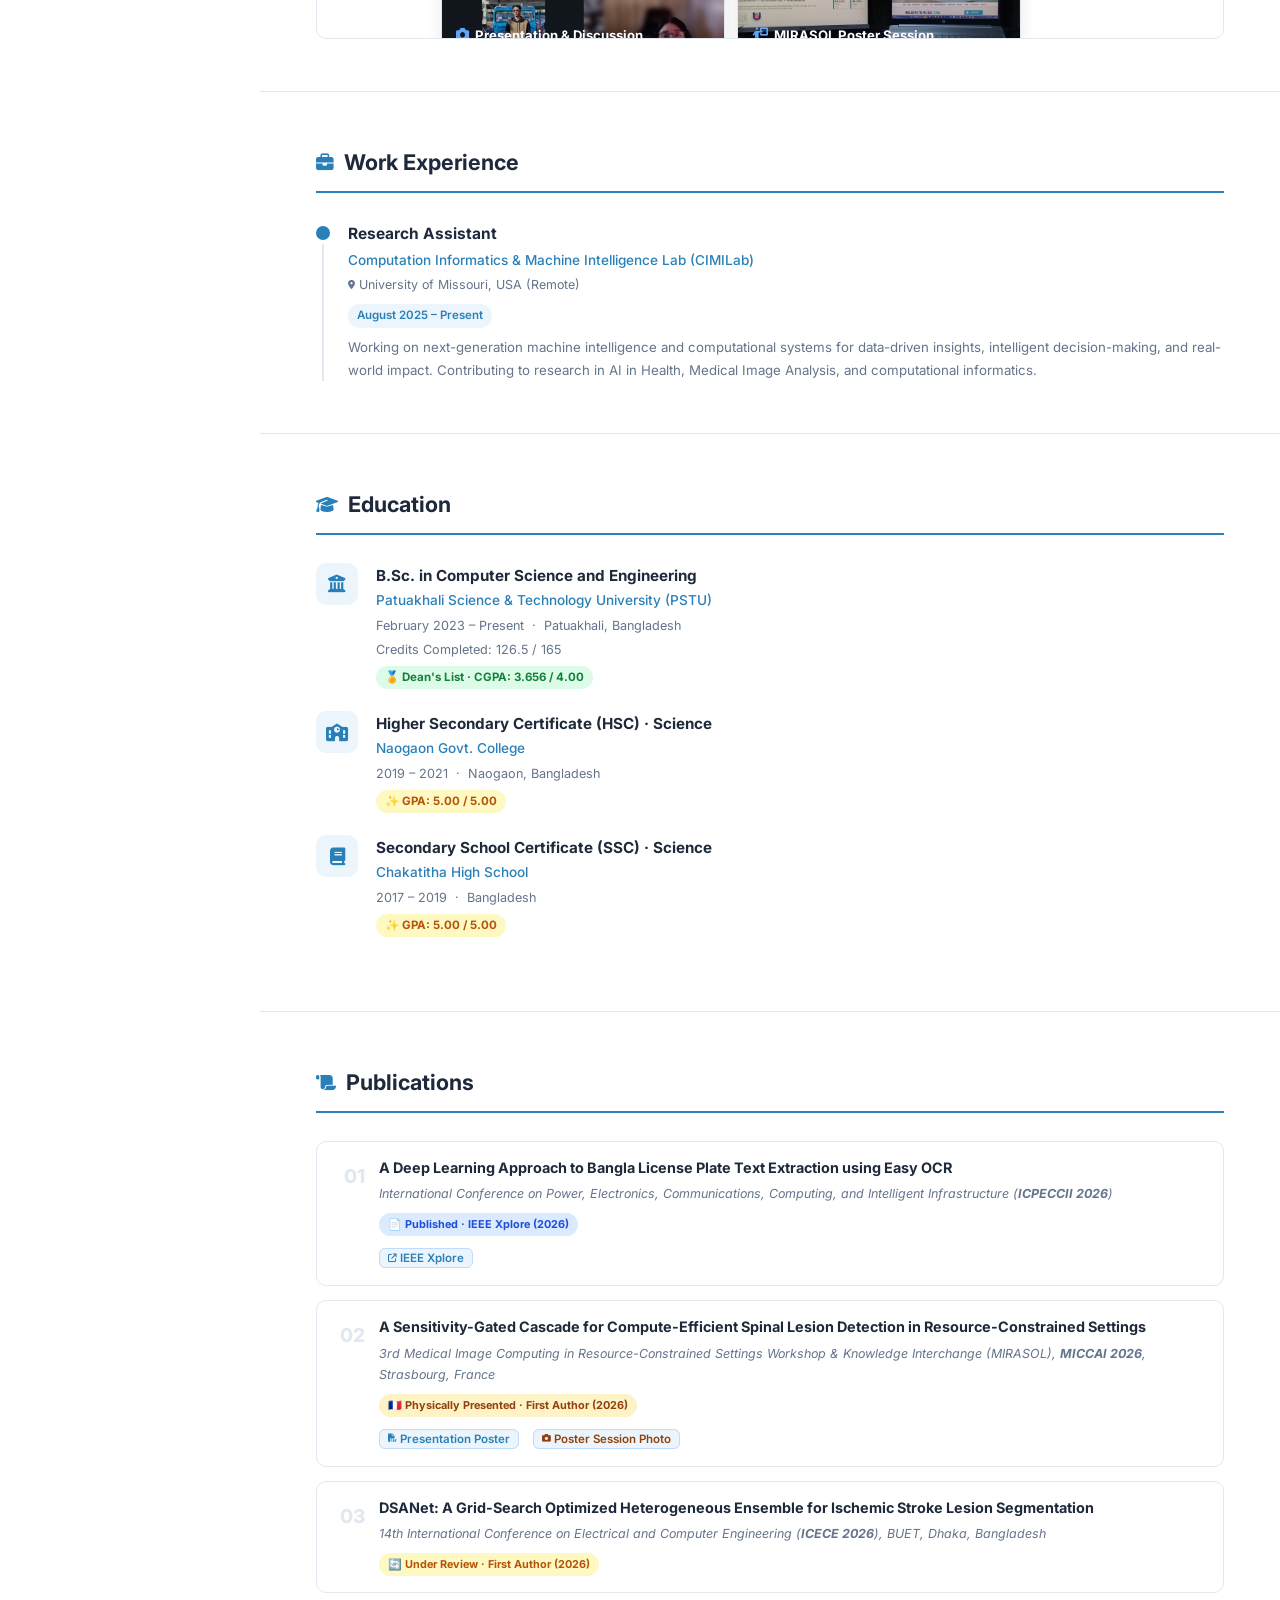
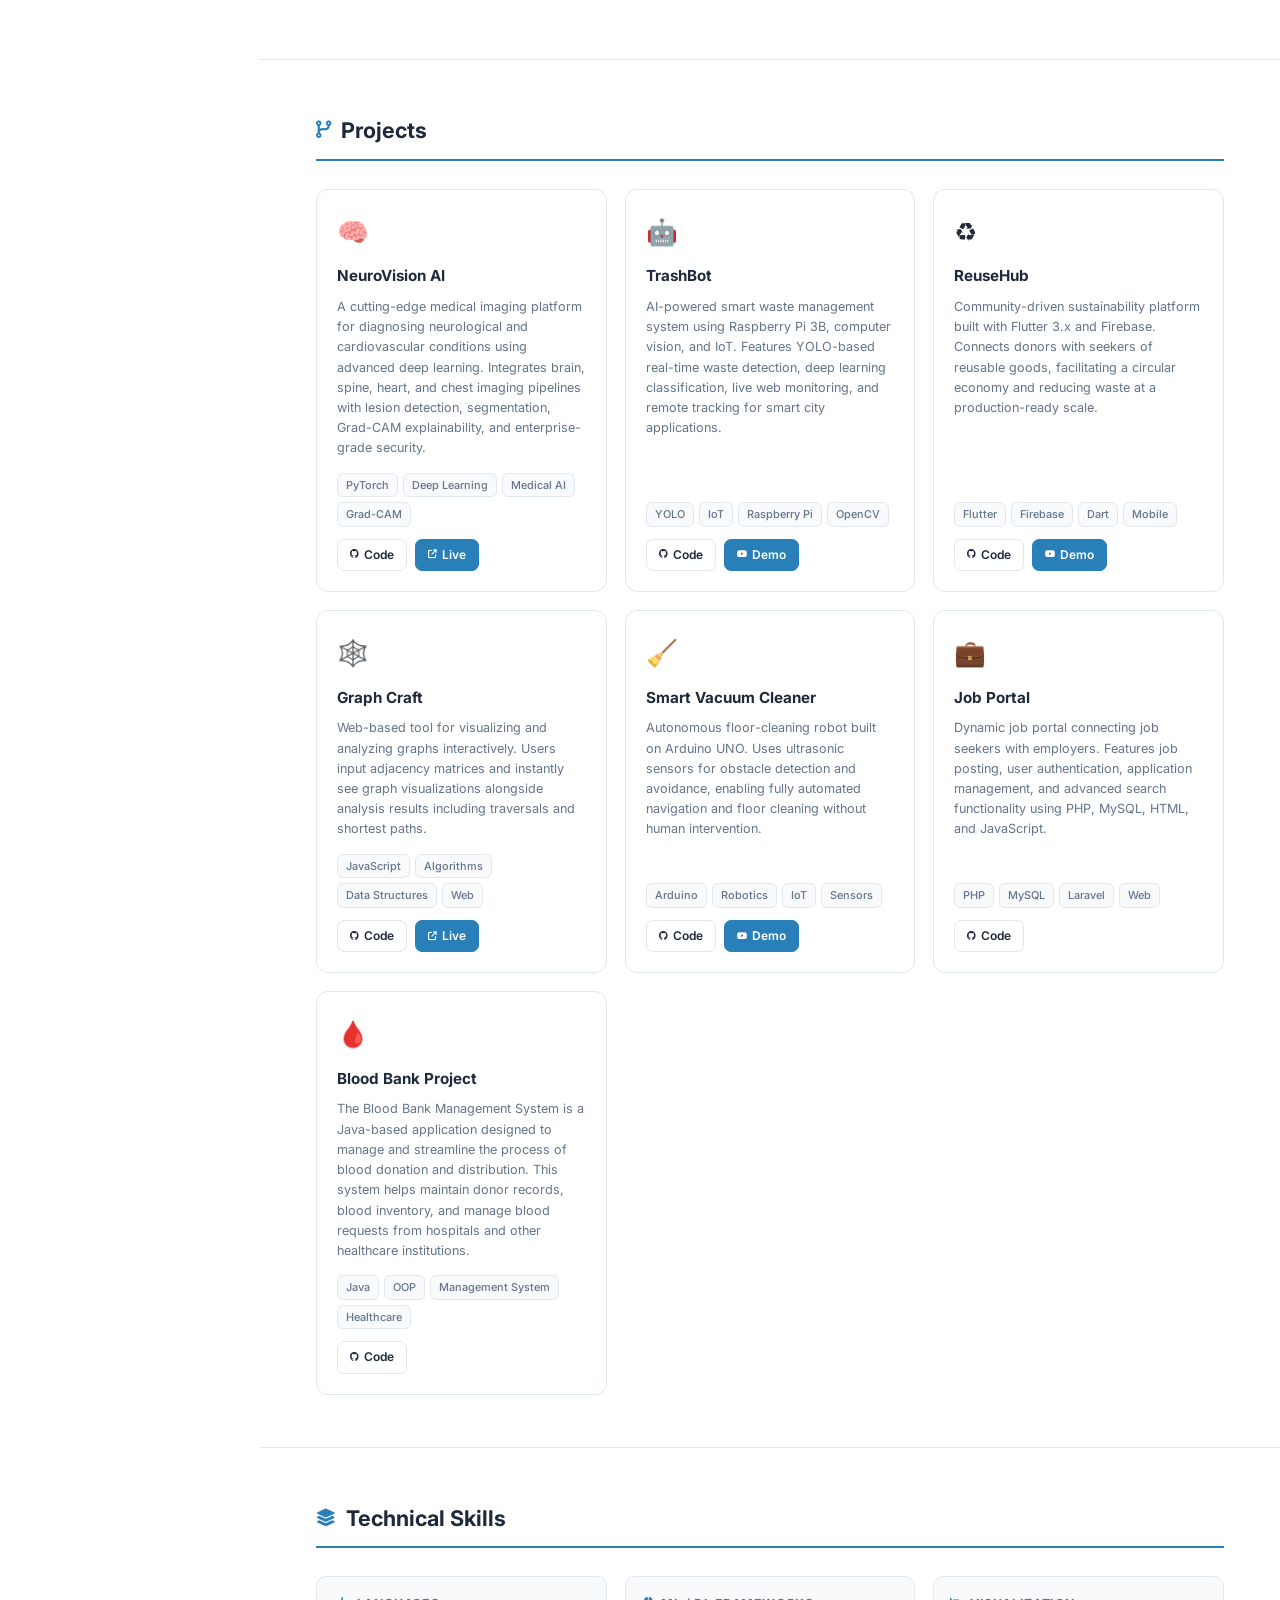
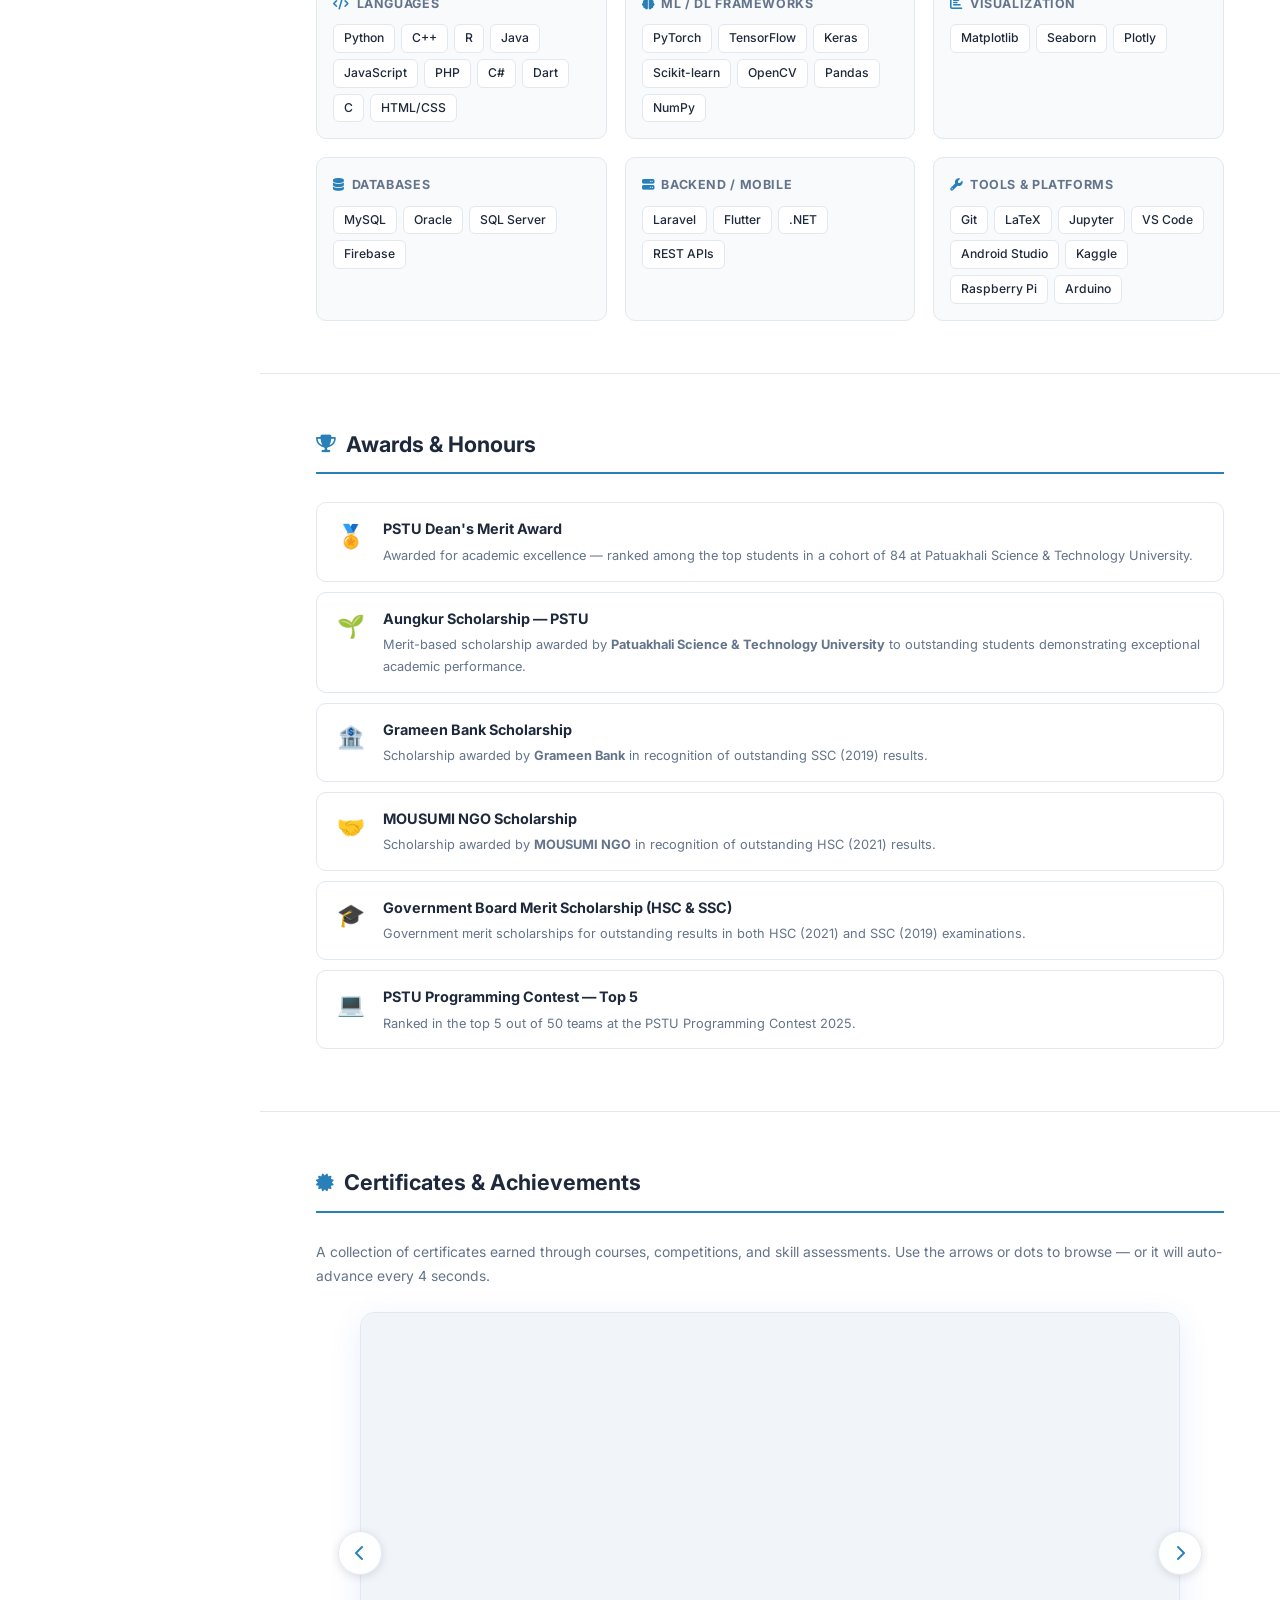
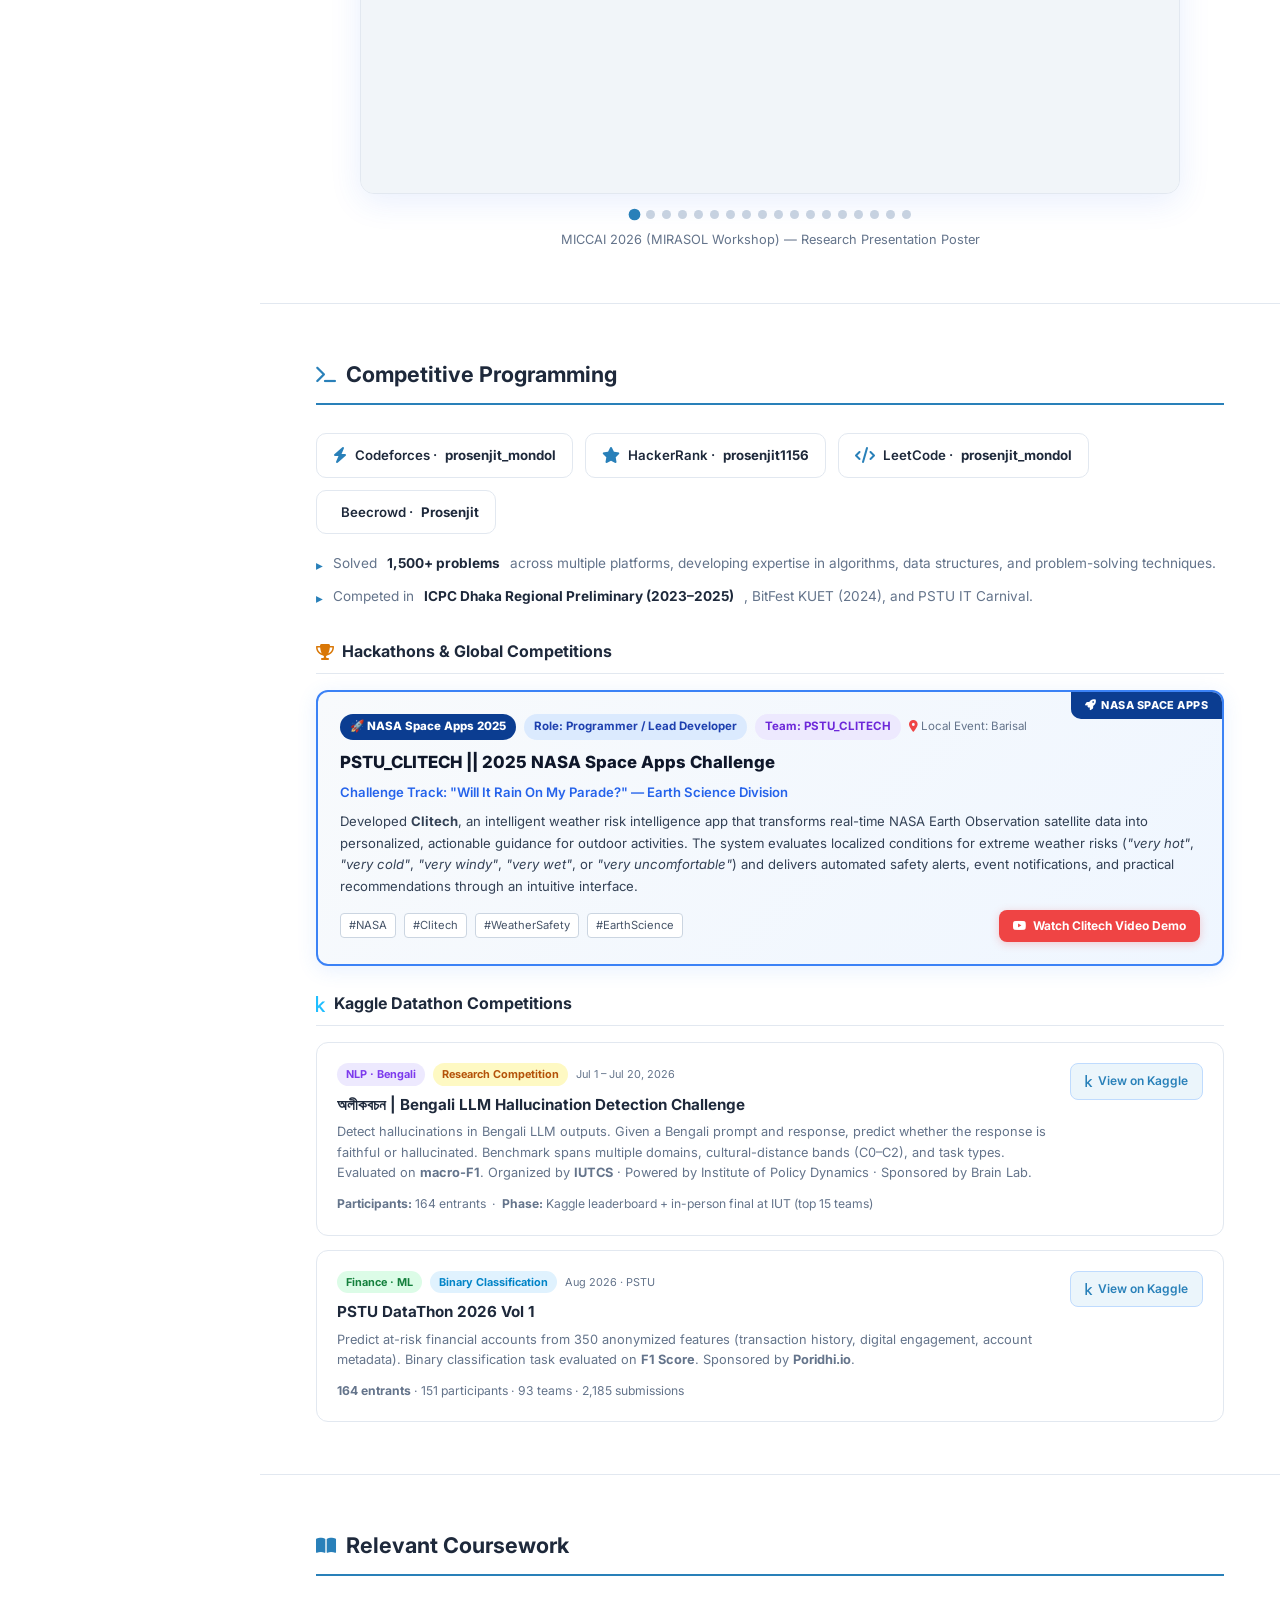
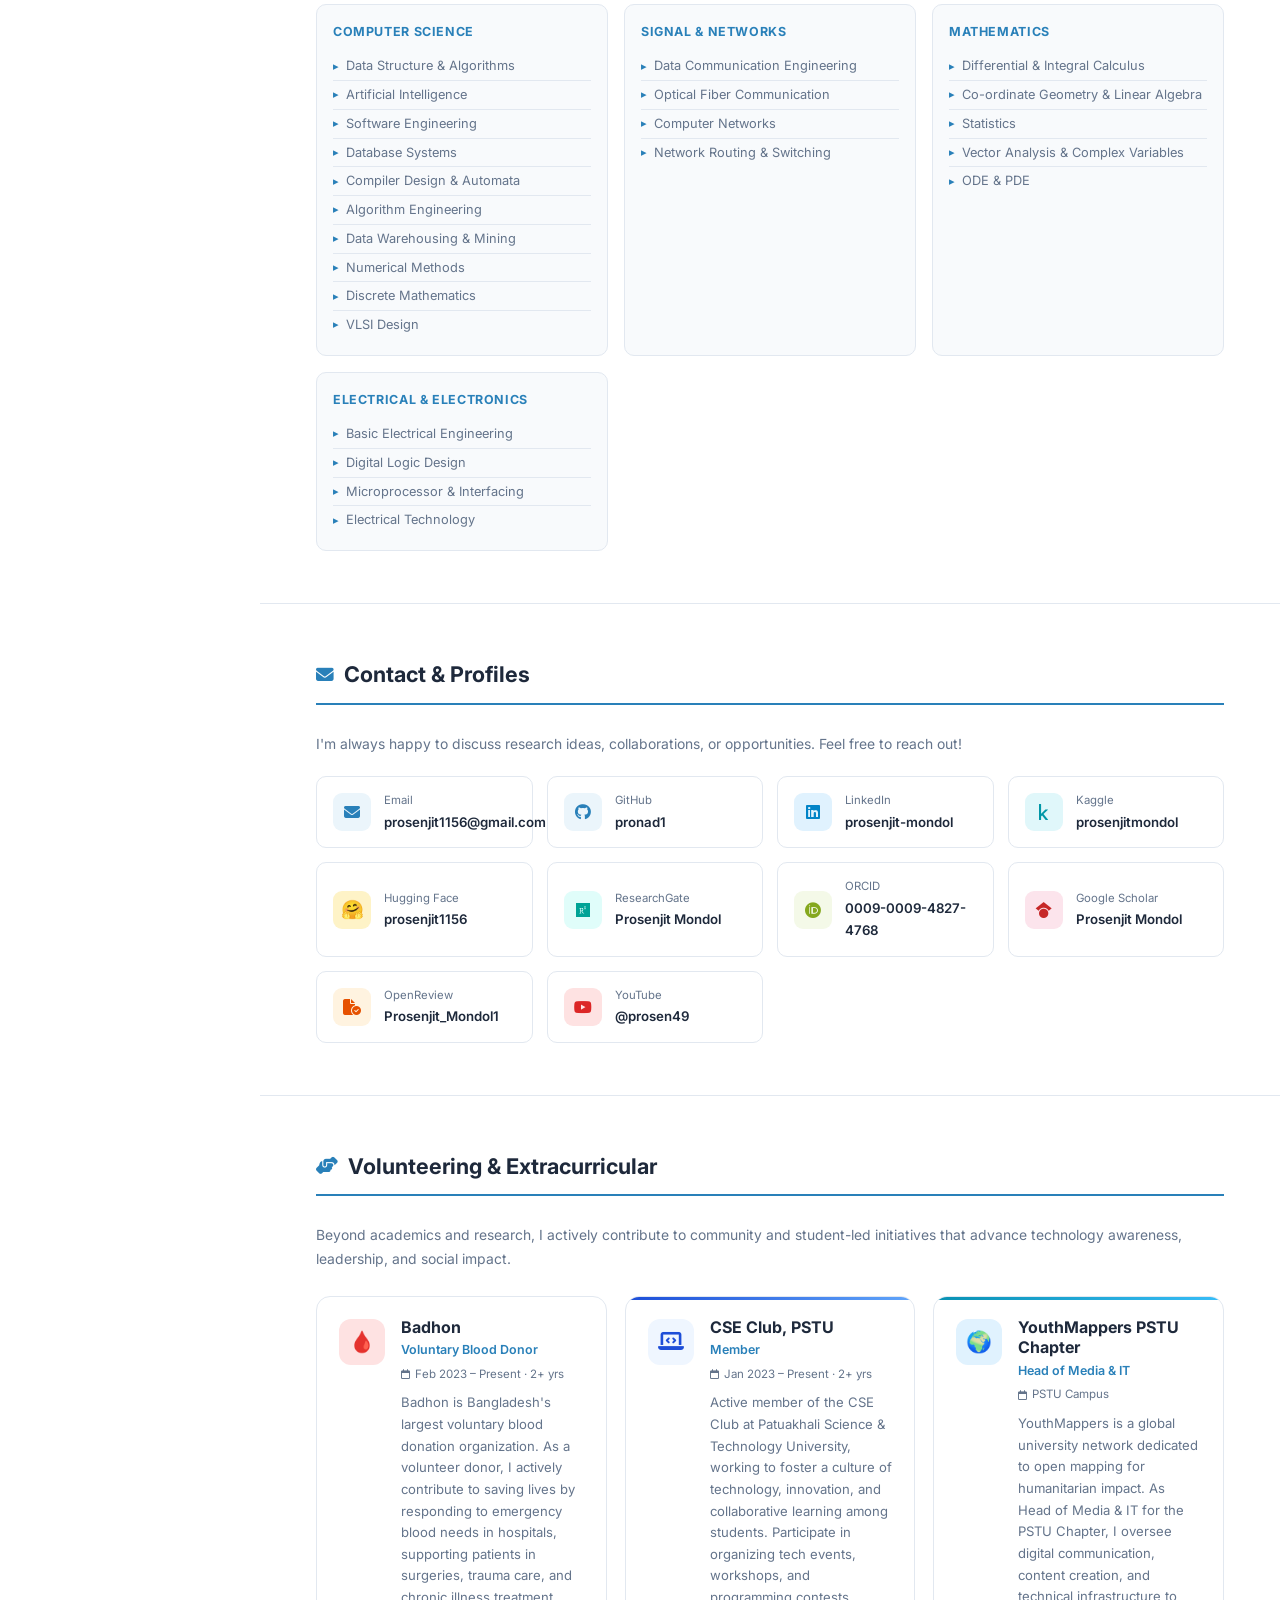
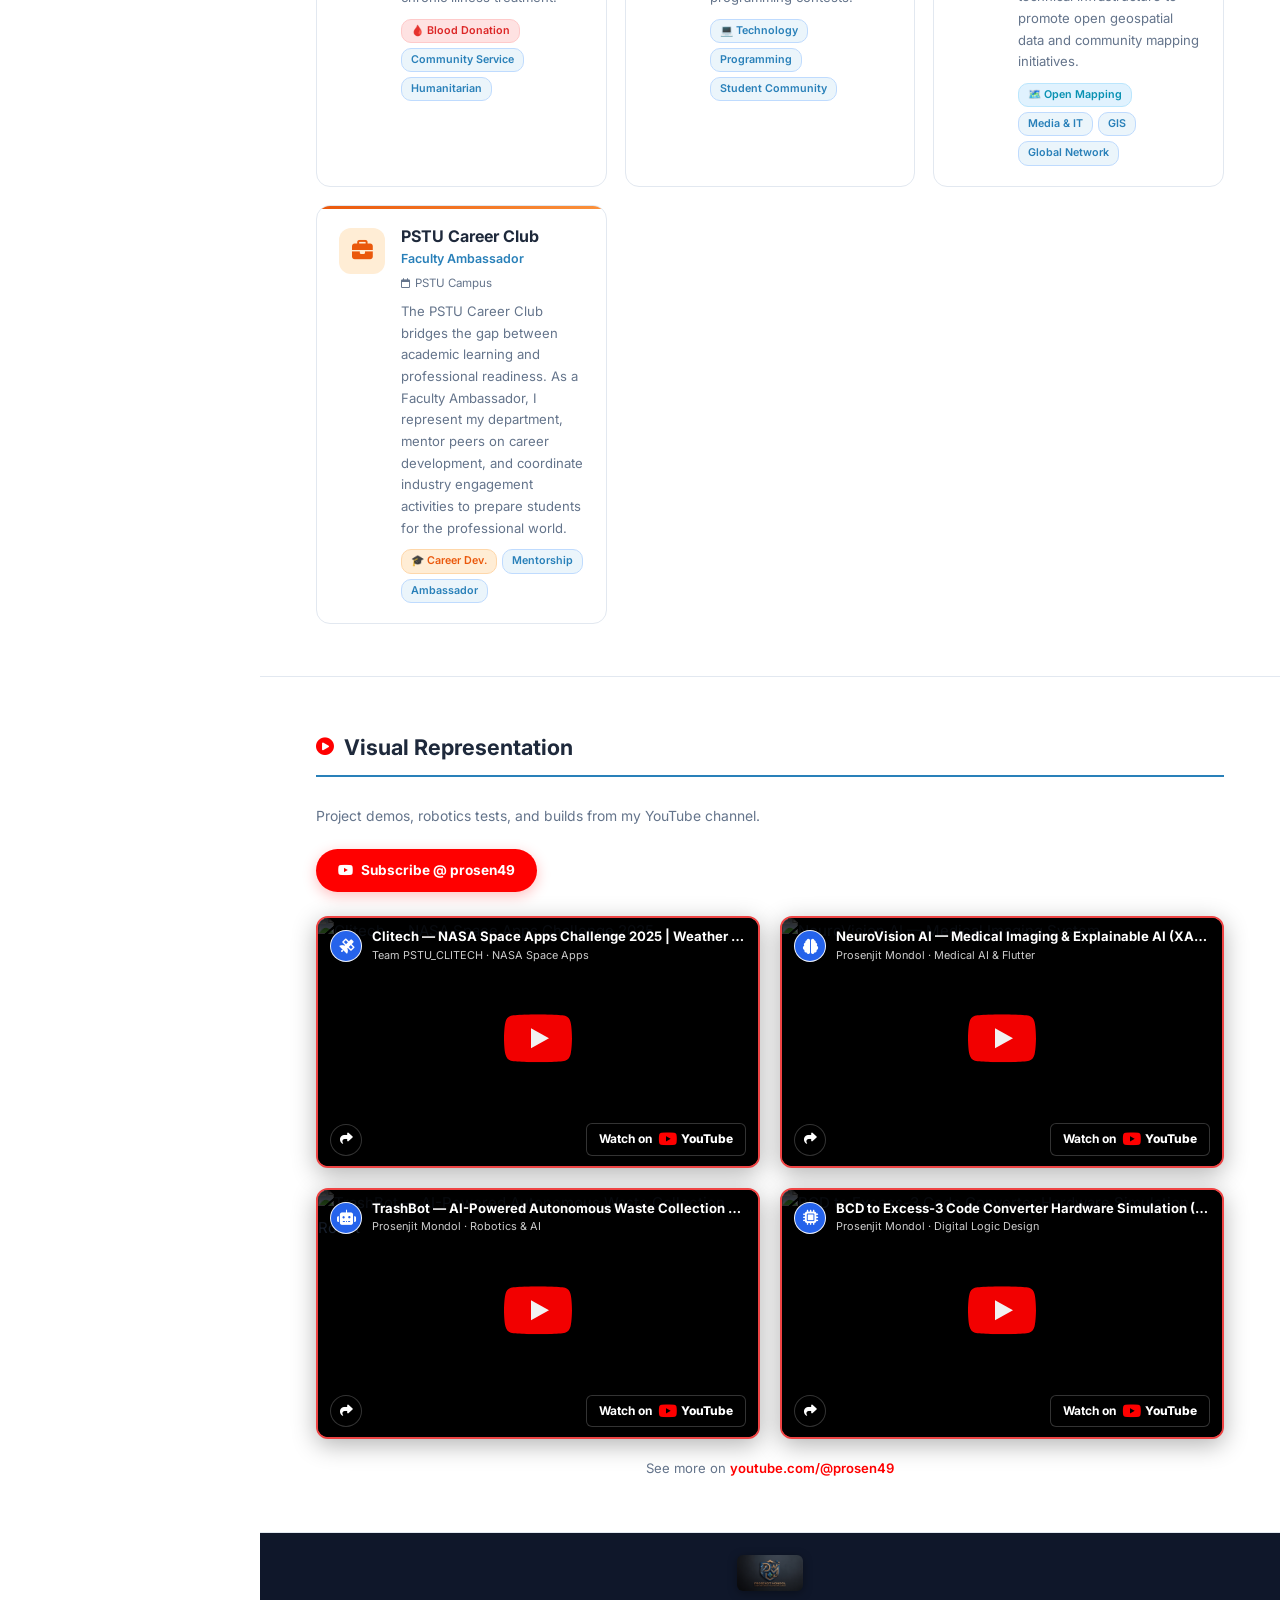
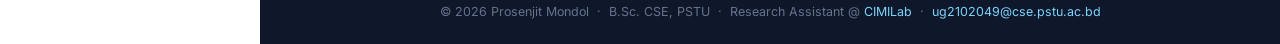
==== commit b9e72763: "**c**" ====
--- a/index.html
+++ b/index.html
@@ -1847,6 +1847,116 @@
       color: var(--text);
     }
 
+    /* ─── Volunteering & Extracurricular ──────────────────────────────────── */
+    .vol-grid {
+      display: grid;
+      grid-template-columns: repeat(auto-fill, minmax(290px, 1fr));
+      gap: 18px;
+      margin-top: 4px;
+    }
+
+    .vol-card {
+      background: #fff;
+      border: 1px solid var(--border);
+      border-radius: 14px;
+      padding: 20px 22px;
+      display: flex;
+      gap: 16px;
+      align-items: flex-start;
+      transition: box-shadow 0.2s, border-color 0.2s, transform 0.2s;
+      position: relative;
+      overflow: hidden;
+    }
+
+    .vol-card::before {
+      content: '';
+      position: absolute;
+      top: 0;
+      left: 0;
+      right: 0;
+      height: 3px;
+      border-radius: 14px 14px 0 0;
+    }
+
+    .vol-card.green::before  { background: linear-gradient(90deg, #16a34a, #4ade80); }
+    .vol-card.blue::before   { background: linear-gradient(90deg, #1d4ed8, #60a5fa); }
+    .vol-card.orange::before { background: linear-gradient(90deg, #ea580c, #fb923c); }
+    .vol-card.teal::before   { background: linear-gradient(90deg, #0891b2, #38bdf8); }
+
+    .vol-card:hover {
+      box-shadow: 0 8px 28px rgba(37,99,235,0.13);
+      border-color: #93c5fd;
+      transform: translateY(-2px);
+    }
+
+    .vol-icon {
+      width: 46px;
+      height: 46px;
+      border-radius: 12px;
+      display: flex;
+      align-items: center;
+      justify-content: center;
+      font-size: 1.3rem;
+      flex-shrink: 0;
+      margin-top: 2px;
+    }
+
+    .vol-body { flex: 1; min-width: 0; }
+
+    .vol-org {
+      font-size: 1rem;
+      font-weight: 700;
+      color: var(--text);
+      margin-bottom: 2px;
+      line-height: 1.3;
+    }
+
+    .vol-role {
+      font-size: 0.78rem;
+      font-weight: 600;
+      color: var(--blue);
+      margin-bottom: 4px;
+    }
+
+    .vol-period {
+      font-size: 0.72rem;
+      color: var(--text-muted);
+      margin-bottom: 8px;
+      display: flex;
+      align-items: center;
+      gap: 5px;
+    }
+
+    .vol-period i { font-size: 0.65rem; }
+
+    .vol-desc {
+      font-size: 0.82rem;
+      color: var(--text-muted);
+      line-height: 1.65;
+    }
+
+    .vol-tags {
+      display: flex;
+      flex-wrap: wrap;
+      gap: 5px;
+      margin-top: 10px;
+    }
+
+    .vol-tag {
+      font-size: 0.67rem;
+      font-weight: 600;
+      padding: 2px 9px;
+      border-radius: 10px;
+      background: var(--blue-light);
+      color: var(--blue);
+      border: 1px solid #bfdbfe;
+    }
+
+    .vol-tag.green  { background:#dcfce7; color:#16a34a; border-color:#bbf7d0; }
+    .vol-tag.red    { background:#fee2e2; color:#dc2626; border-color:#fecaca; }
+    .vol-tag.orange { background:#ffedd5; color:#ea580c; border-color:#fed7aa; }
+    .vol-tag.teal   { background:#e0f2fe; color:#0891b2; border-color:#bae6fd; }
+
     /* ─── Footer ────────────────────────────────────────────────────────────── */
     footer {
       background: #0f172a;
@@ -2089,7 +2199,8 @@
         <li><a href="#cp" id="nav-cp"><i class="fa-solid fa-terminal"></i> Competitive</a></li>
         <li><a href="#coursework" id="nav-course"><i class="fa-solid fa-book-open"></i> Coursework</a></li>
         <li><a href="#contact" id="nav-contact"><i class="fa-solid fa-envelope"></i> Contact</a></li>
-        <li><a href="#videos" id="nav-videos"><i class="fa-brands fa-youtube"></i> Videos</a></li>
+        <li><a href="#volunteering" id="nav-vol"><i class="fa-solid fa-hands-helping"></i> Volunteering</a></li>
+        <li><a href="#videos" id="nav-videos"><i class="fa-solid fa-play-circle"></i> Visual Representation</a></li>
       </ul>
     </nav>
 
@@ -3294,9 +3405,103 @@
       </div>
     </section>
 
-    <!-- ── SOME VISUALS (DEMO VIDEOS) ─────────────────────────────────── -->
+    <!-- ── VOLUNTEERING & EXTRACURRICULAR ──────────────────────────────────── -->
+    <section id="volunteering">
+      <h2 class="section-title"><i class="fa-solid fa-hands-helping"></i>Volunteering &amp; Extracurricular</h2>
+      <p style="font-size:0.87rem;color:var(--text-muted);margin-bottom:24px;">
+        Beyond academics and research, I actively contribute to community and student-led initiatives that advance
+        technology awareness, leadership, and social impact.
+      </p>
+
+      <div class="vol-grid">
+
+        <!-- Badhon -->
+        <div class="vol-card red">
+          <div class="vol-icon" style="background:#fee2e2;color:#dc2626;">🩸</div>
+          <div class="vol-body">
+            <div class="vol-org">Badhon</div>
+            <div class="vol-role">Voluntary Blood Donor</div>
+            <div class="vol-period"><i class="fa-regular fa-calendar"></i> Feb 2023 – Present · 2+ yrs</div>
+            <div class="vol-desc">
+              Badhon is Bangladesh's largest voluntary blood donation organization. As a volunteer donor,
+              I actively contribute to saving lives by responding to emergency blood needs in hospitals,
+              supporting patients in surgeries, trauma care, and chronic illness treatment.
+            </div>
+            <div class="vol-tags">
+              <span class="vol-tag red">🩸 Blood Donation</span>
+              <span class="vol-tag">Community Service</span>
+              <span class="vol-tag">Humanitarian</span>
+            </div>
+          </div>
+        </div>
+
+        <!-- CSE Club PSTU -->
+        <div class="vol-card blue">
+          <div class="vol-icon" style="background:#eff6ff;color:#1d4ed8;"><i class="fa-solid fa-laptop-code"></i></div>
+          <div class="vol-body">
+            <div class="vol-org">CSE Club, PSTU</div>
+            <div class="vol-role">Member</div>
+            <div class="vol-period"><i class="fa-regular fa-calendar"></i> Jan 2023 – Present · 2+ yrs</div>
+            <div class="vol-desc">
+              Active member of the CSE Club at Patuakhali Science &amp; Technology University, working to
+              foster a culture of technology, innovation, and collaborative learning among students. Participate
+              in organizing tech events, workshops, and programming contests.
+            </div>
+            <div class="vol-tags">
+              <span class="vol-tag">💻 Technology</span>
+              <span class="vol-tag">Programming</span>
+              <span class="vol-tag">Student Community</span>
+            </div>
+          </div>
+        </div>
+
+        <!-- YouthMappers PSTU -->
+        <div class="vol-card teal">
+          <div class="vol-icon" style="background:#e0f2fe;color:#0891b2;">🌍</div>
+          <div class="vol-body">
+            <div class="vol-org">YouthMappers PSTU Chapter</div>
+            <div class="vol-role">Head of Media &amp; IT</div>
+            <div class="vol-period"><i class="fa-regular fa-calendar"></i> PSTU Campus</div>
+            <div class="vol-desc">
+              YouthMappers is a global university network dedicated to open mapping for humanitarian impact.
+              As Head of Media &amp; IT for the PSTU Chapter, I oversee digital communication, content creation,
+              and technical infrastructure to promote open geospatial data and community mapping initiatives.
+            </div>
+            <div class="vol-tags">
+              <span class="vol-tag teal">🗺️ Open Mapping</span>
+              <span class="vol-tag">Media &amp; IT</span>
+              <span class="vol-tag">GIS</span>
+              <span class="vol-tag">Global Network</span>
+            </div>
+          </div>
+        </div>
+
+        <!-- PSTU Career Club -->
+        <div class="vol-card orange">
+          <div class="vol-icon" style="background:#ffedd5;color:#ea580c;"><i class="fa-solid fa-briefcase"></i></div>
+          <div class="vol-body">
+            <div class="vol-org">PSTU Career Club</div>
+            <div class="vol-role">Faculty Ambassador</div>
+            <div class="vol-period"><i class="fa-regular fa-calendar"></i> PSTU Campus</div>
+            <div class="vol-desc">
+              The PSTU Career Club bridges the gap between academic learning and professional readiness.
+              As a Faculty Ambassador, I represent my department, mentor peers on career development,
+              and coordinate industry engagement activities to prepare students for the professional world.
+            </div>
+            <div class="vol-tags">
+              <span class="vol-tag orange">🎓 Career Dev.</span>
+              <span class="vol-tag">Mentorship</span>
+              <span class="vol-tag">Ambassador</span>
+            </div>
+          </div>
+        </div>
+
+      </div>
+    </section>
+
+    <!-- ── VISUAL REPRESENTATION (DEMO VIDEOS) ──────────────────────────────── -->
     <section id="videos">
-      <h2 class="section-title"><i class="fa-brands fa-youtube" style="color:#ff0000;"></i>Some Visuals</h2>
+      <h2 class="section-title"><i class="fa-solid fa-play-circle" style="color:#ff0000;"></i>Visual Representation</h2>
       <p style="font-size:0.87rem;color:var(--text-muted);margin-bottom:20px;">
         Project demos, robotics tests, and builds from my YouTube channel.
       </p>
@@ -3451,7 +3656,7 @@
       <p>© 2026 Prosenjit Mondol &nbsp;·&nbsp; B.Sc. CSE, PSTU &nbsp;·&nbsp;
         Research Assistant @ <a href="https://pronad1.github.io/CIMILab/index.html" target="_blank">CIMILab</a>
         &nbsp;·&nbsp;
-        <a href="mailto:prosenjit1156@gmail.com">prosenjit1156@gmail.com</a>
+        <a href="mailto:ug2102049@cse.pstu.ac.bd">ug2102049@cse.pstu.ac.bd</a>
       </p>
     </footer>
 
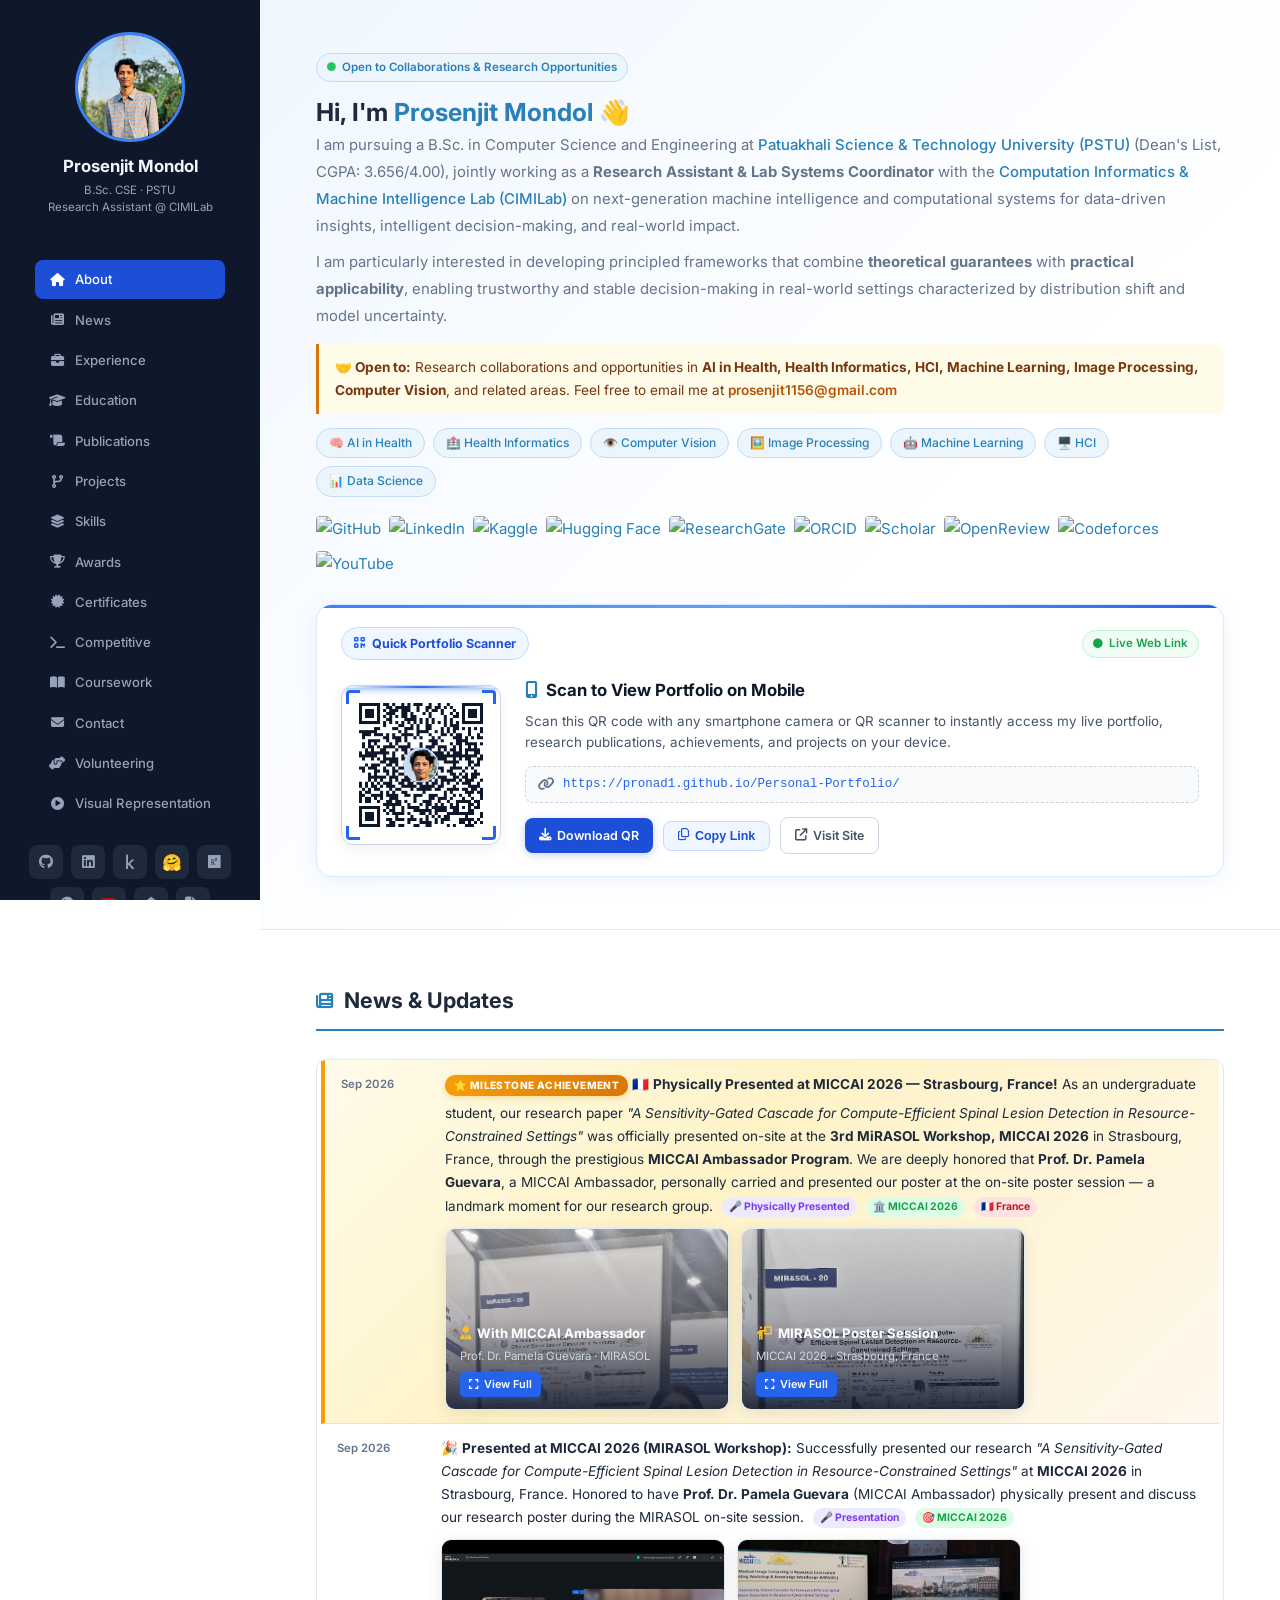
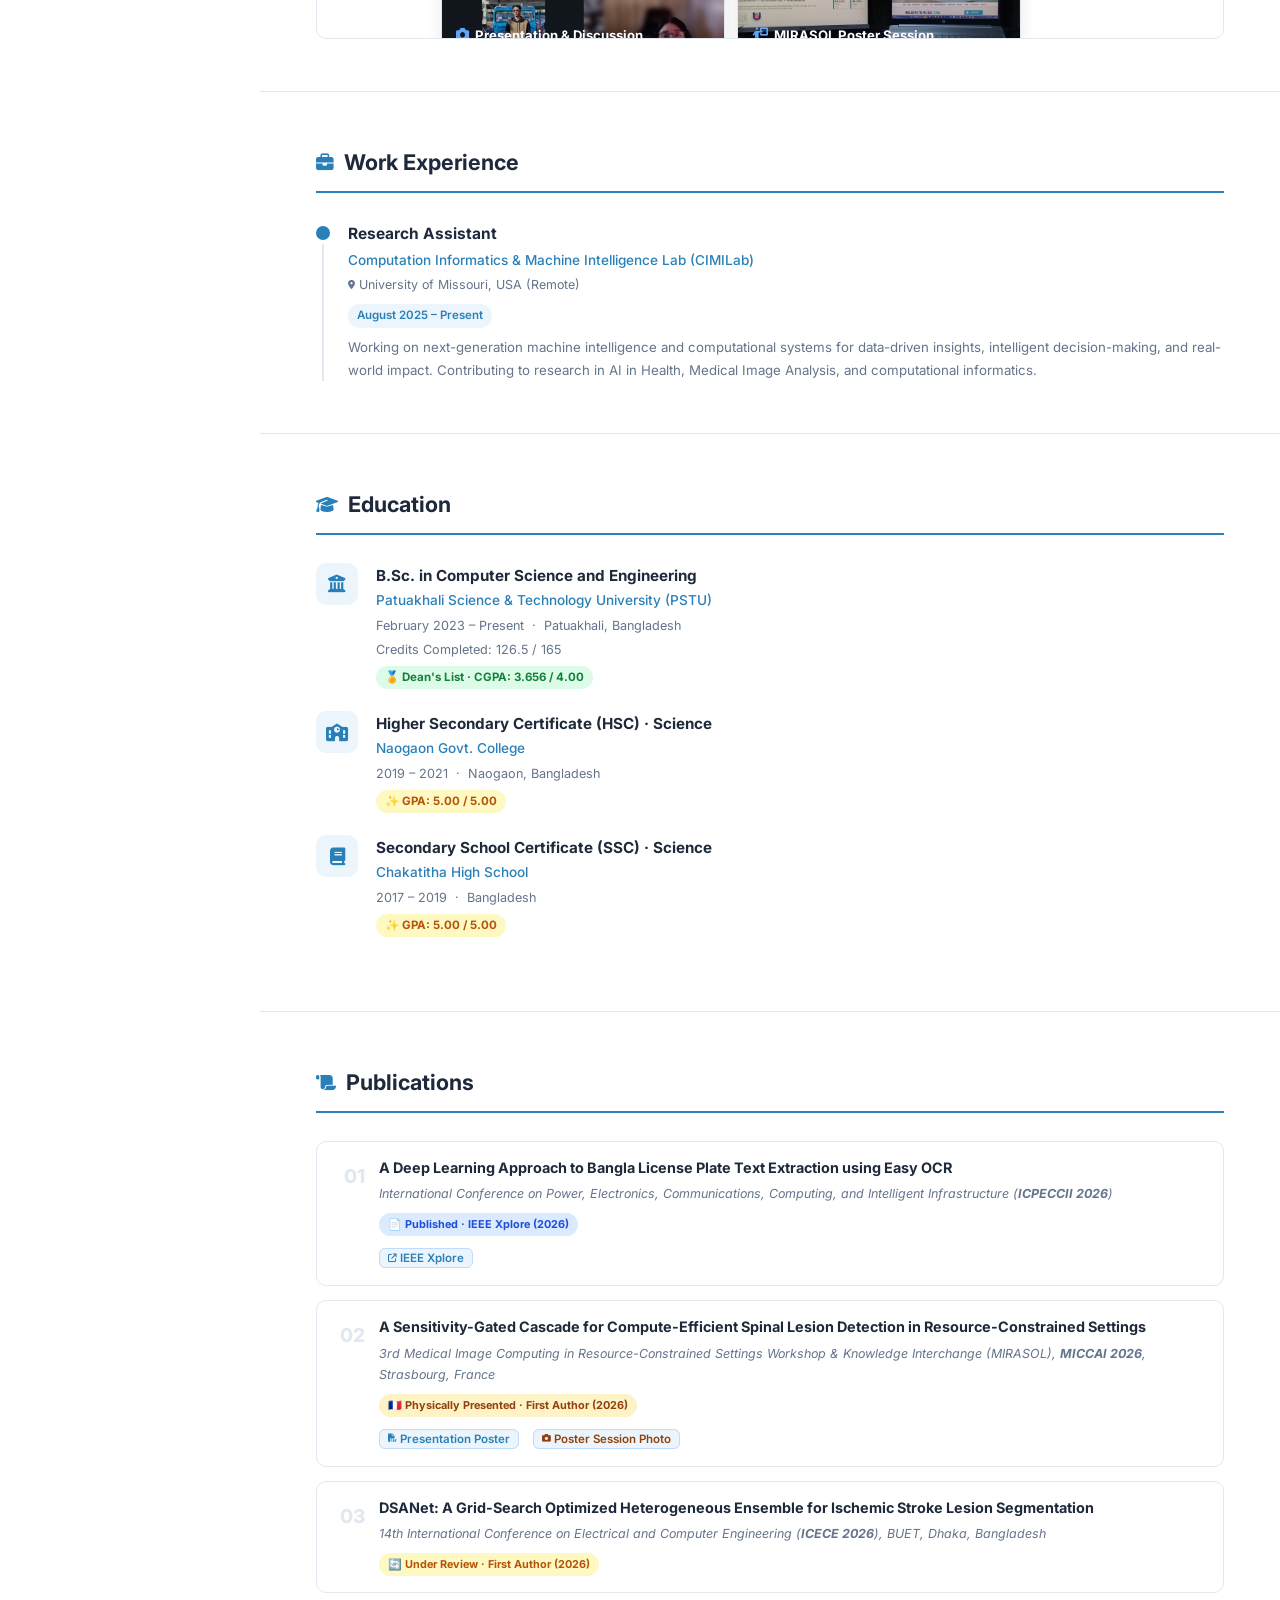
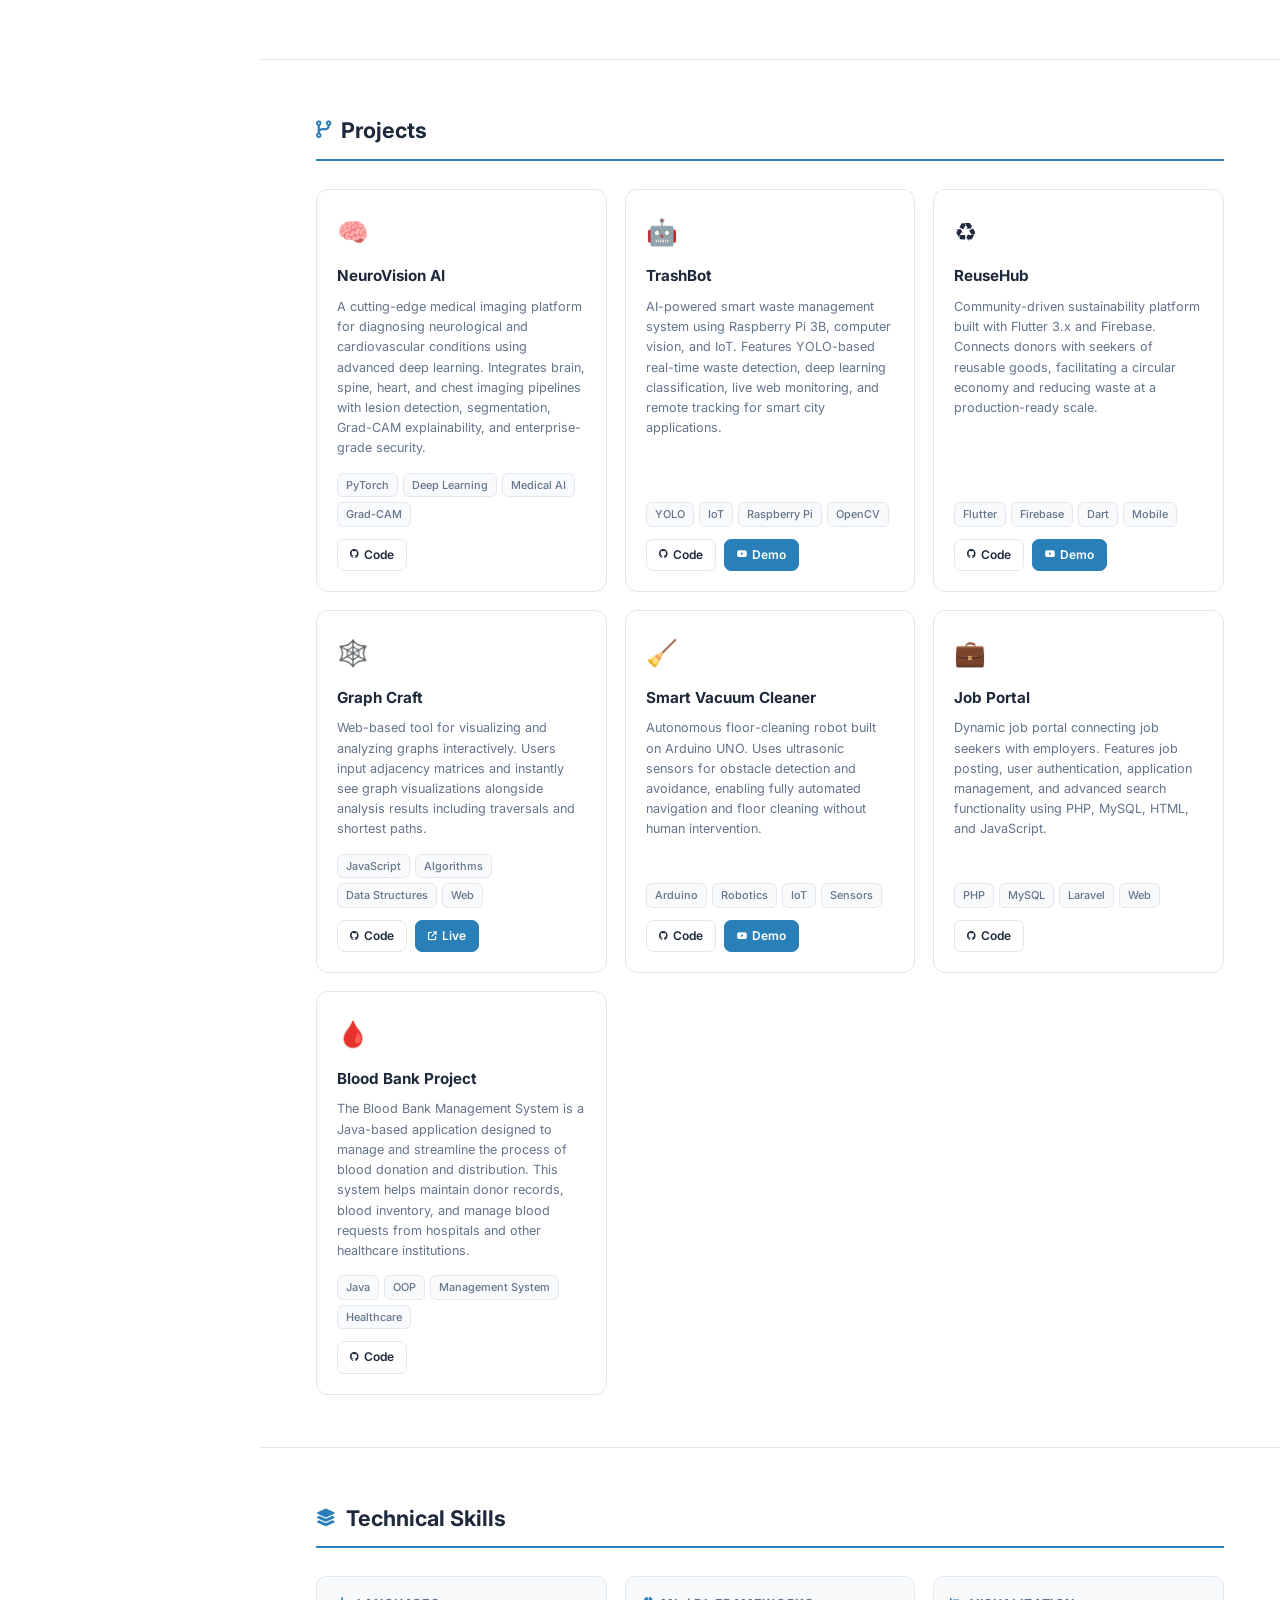
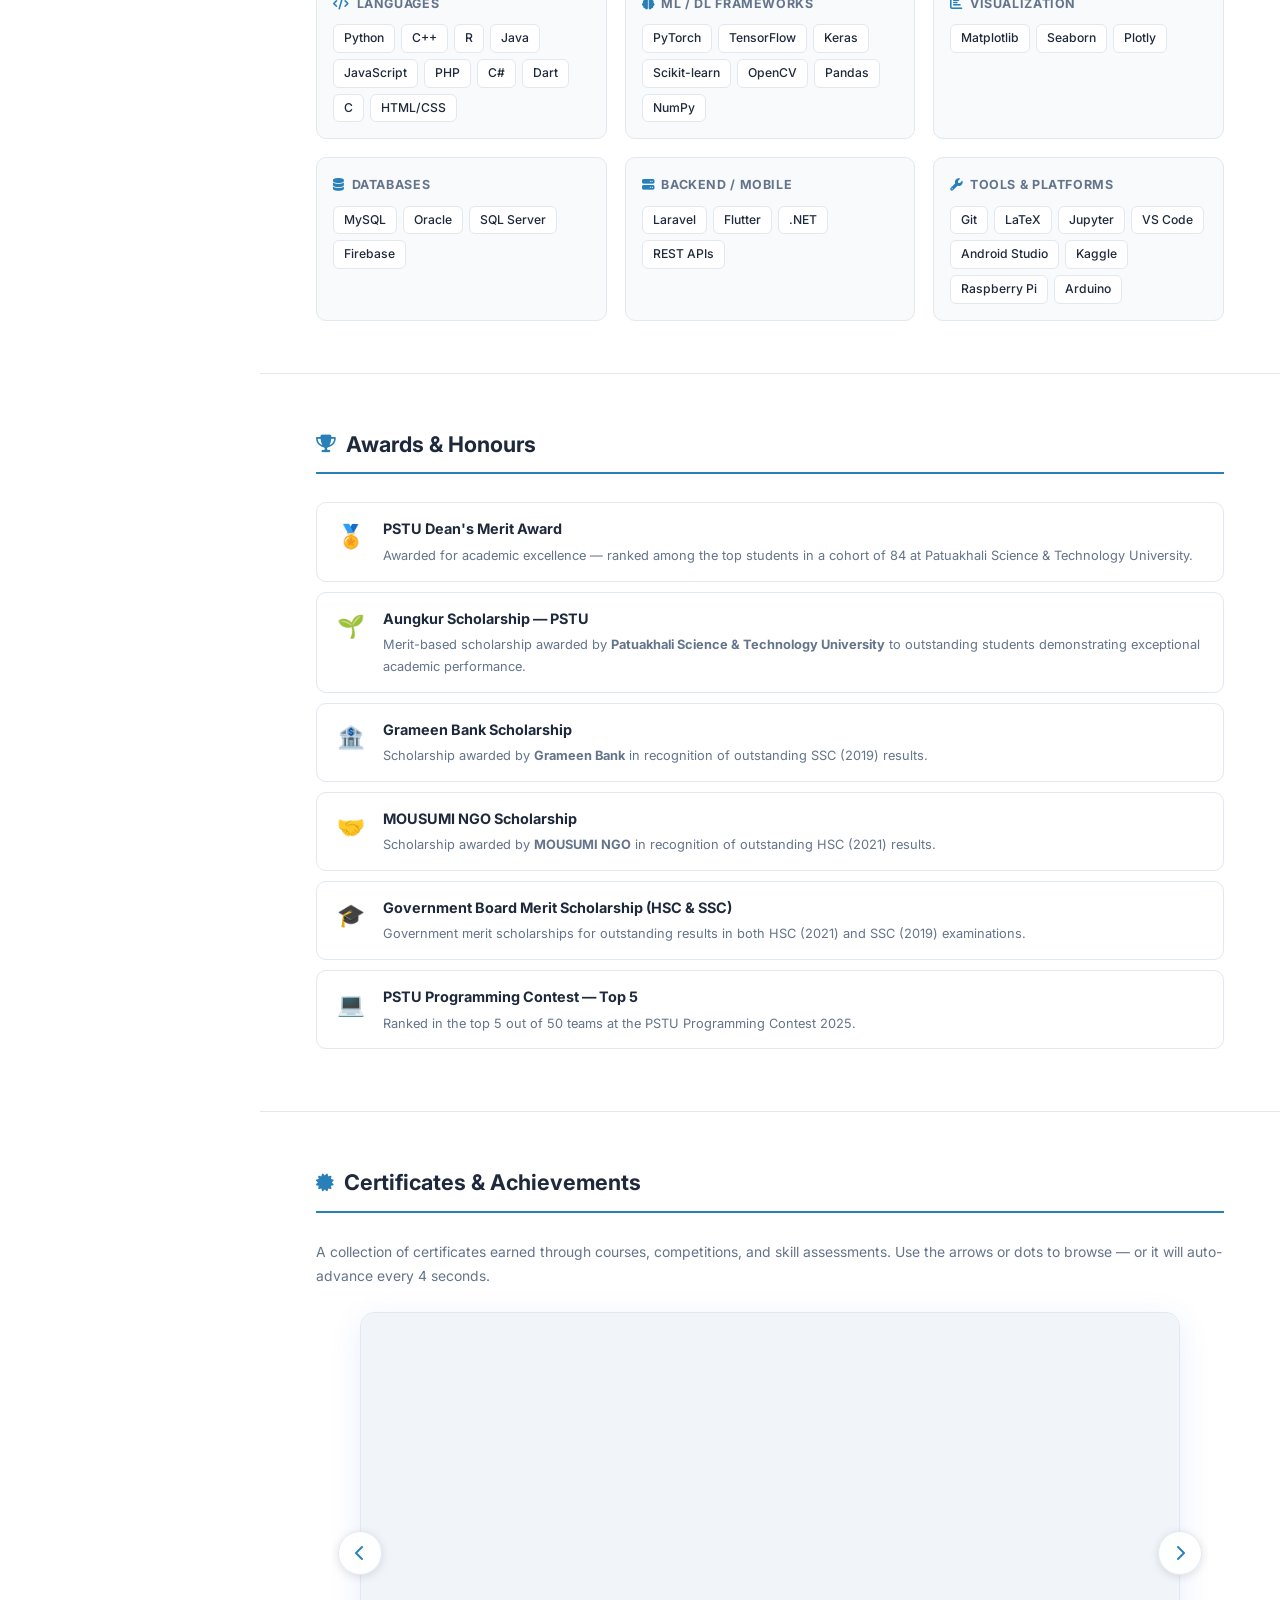
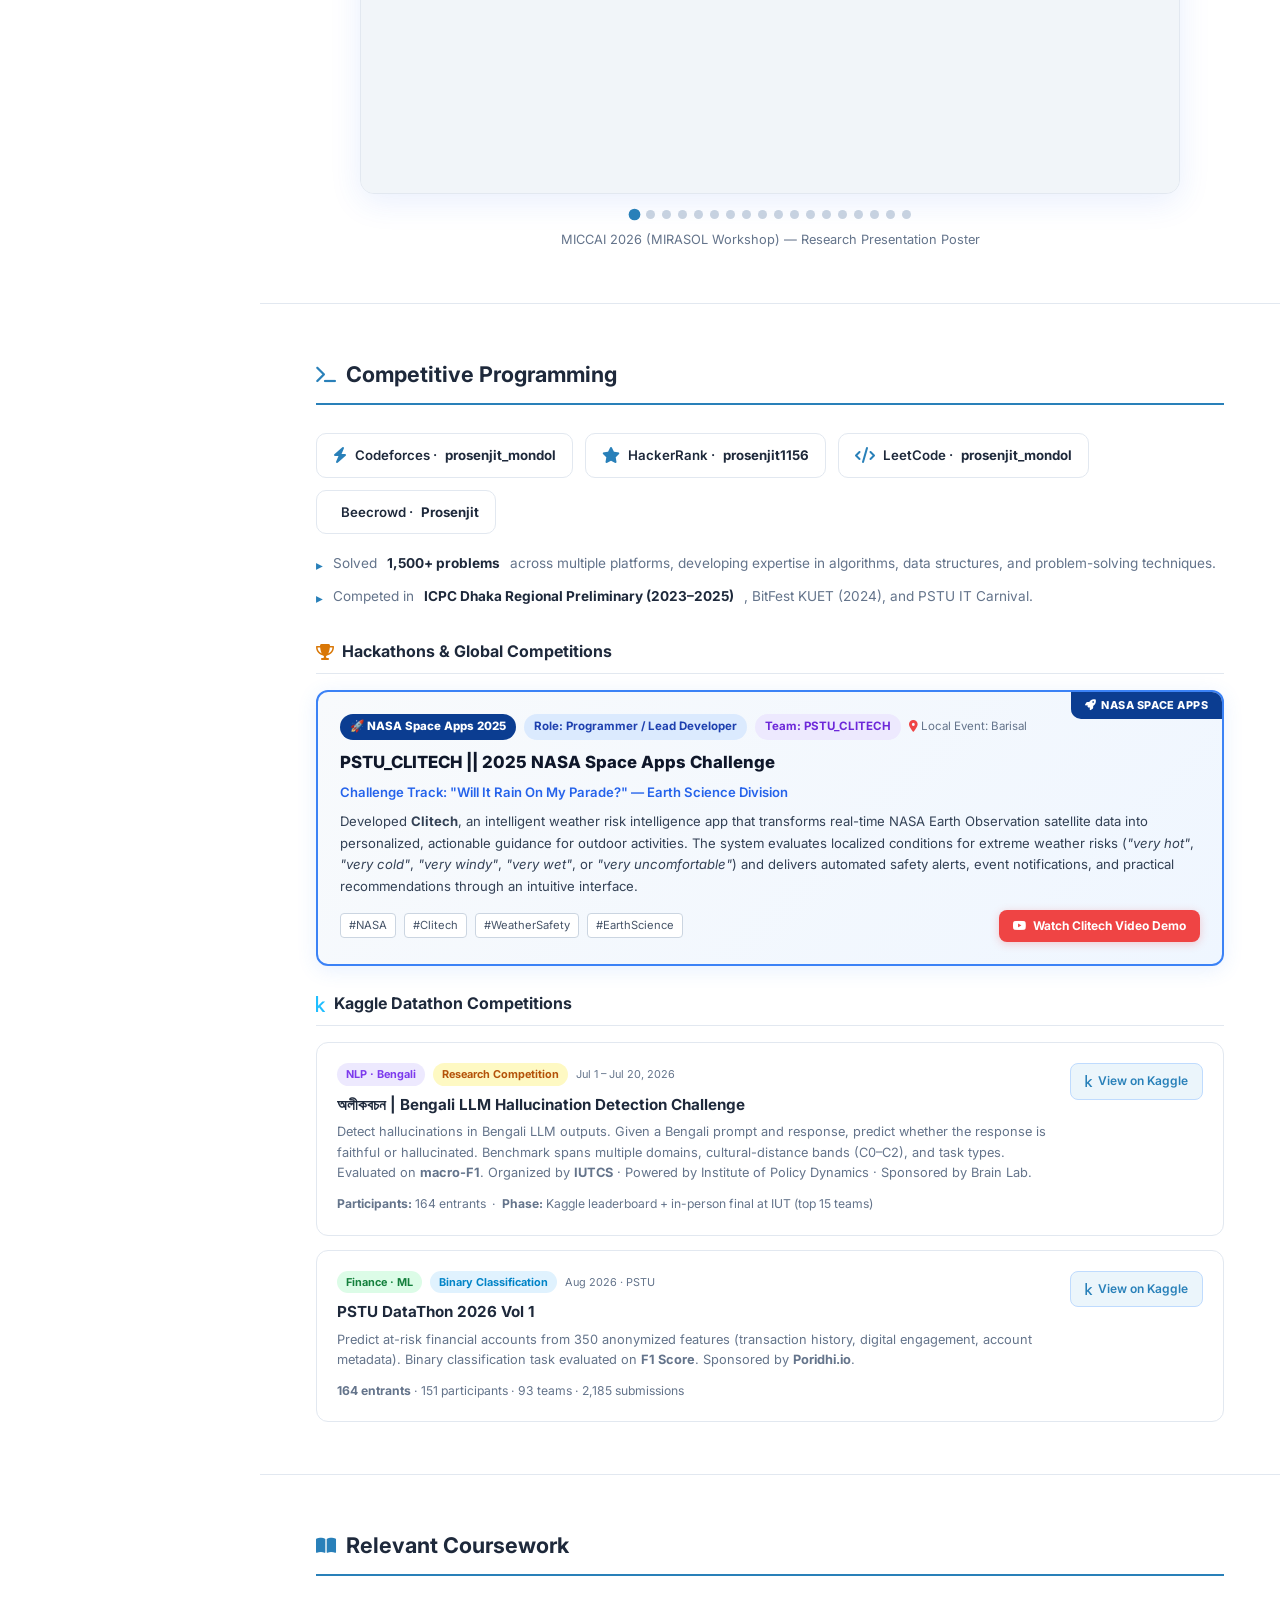
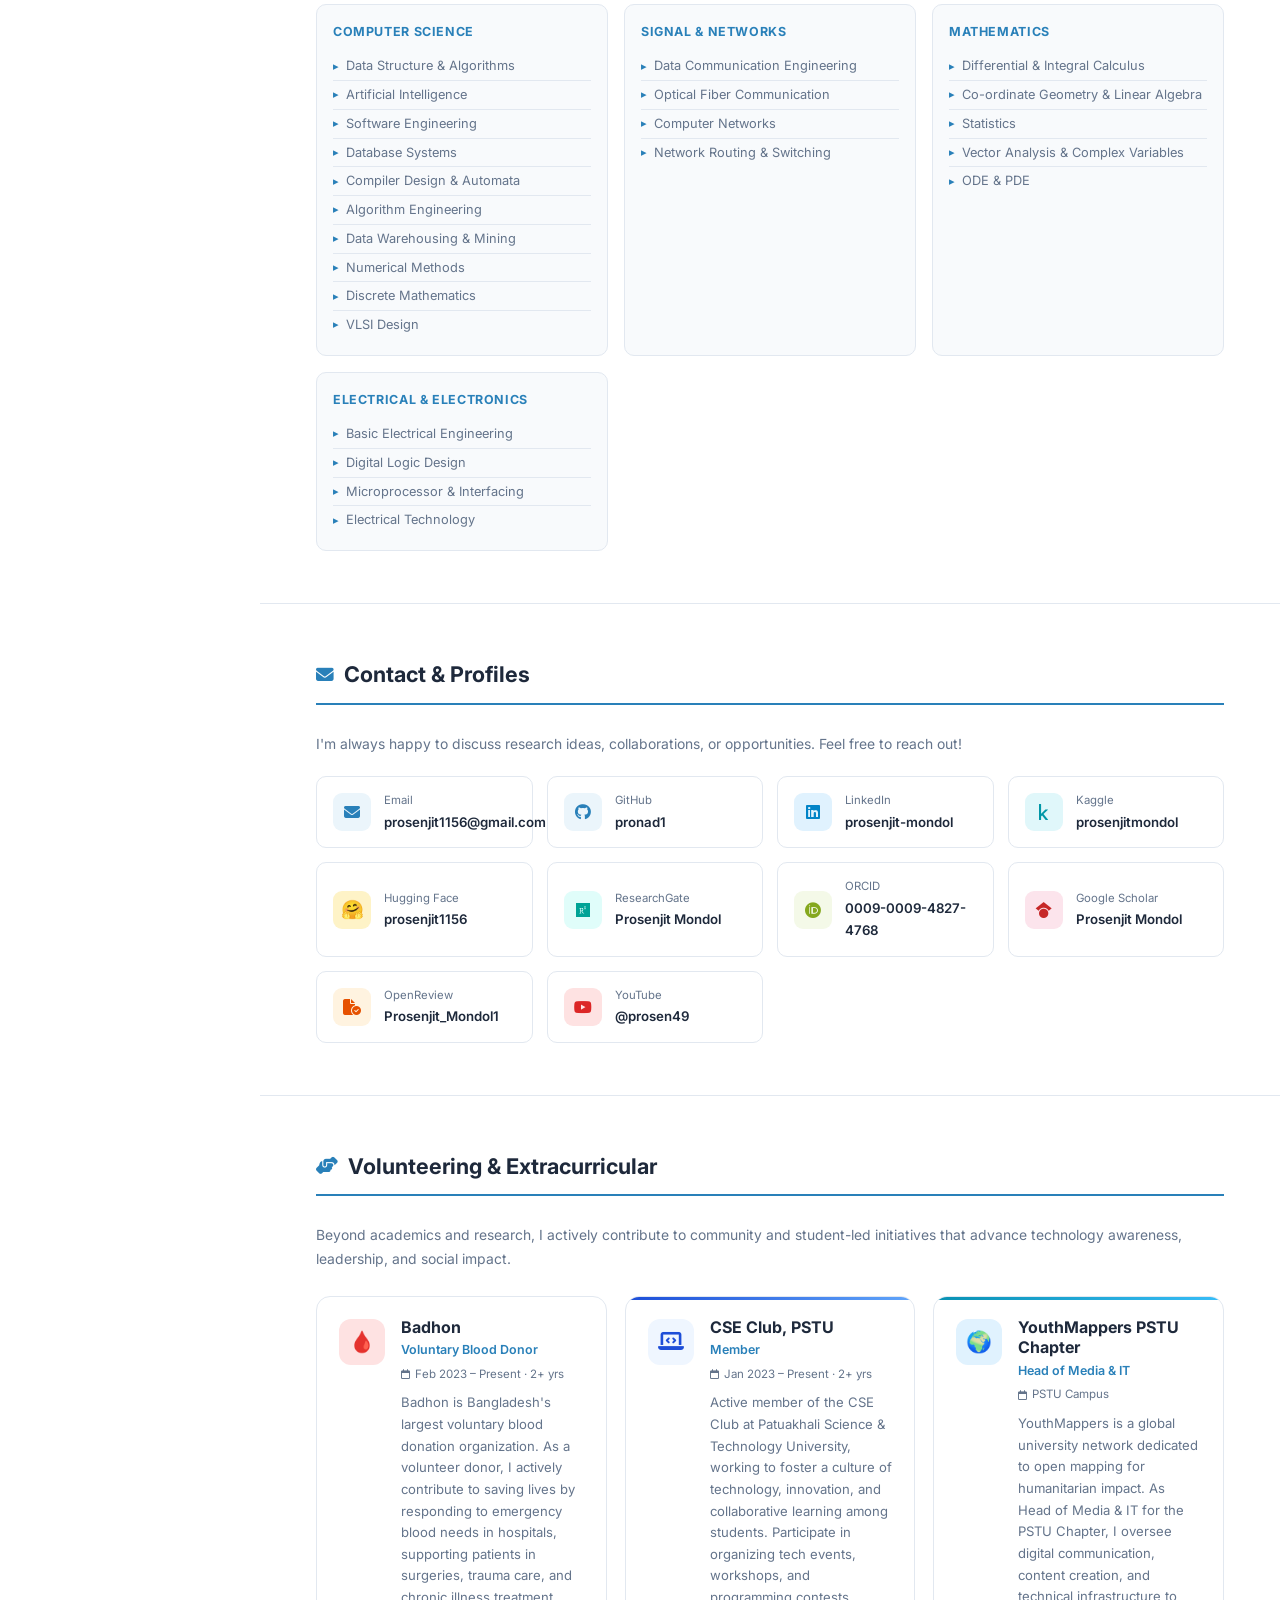
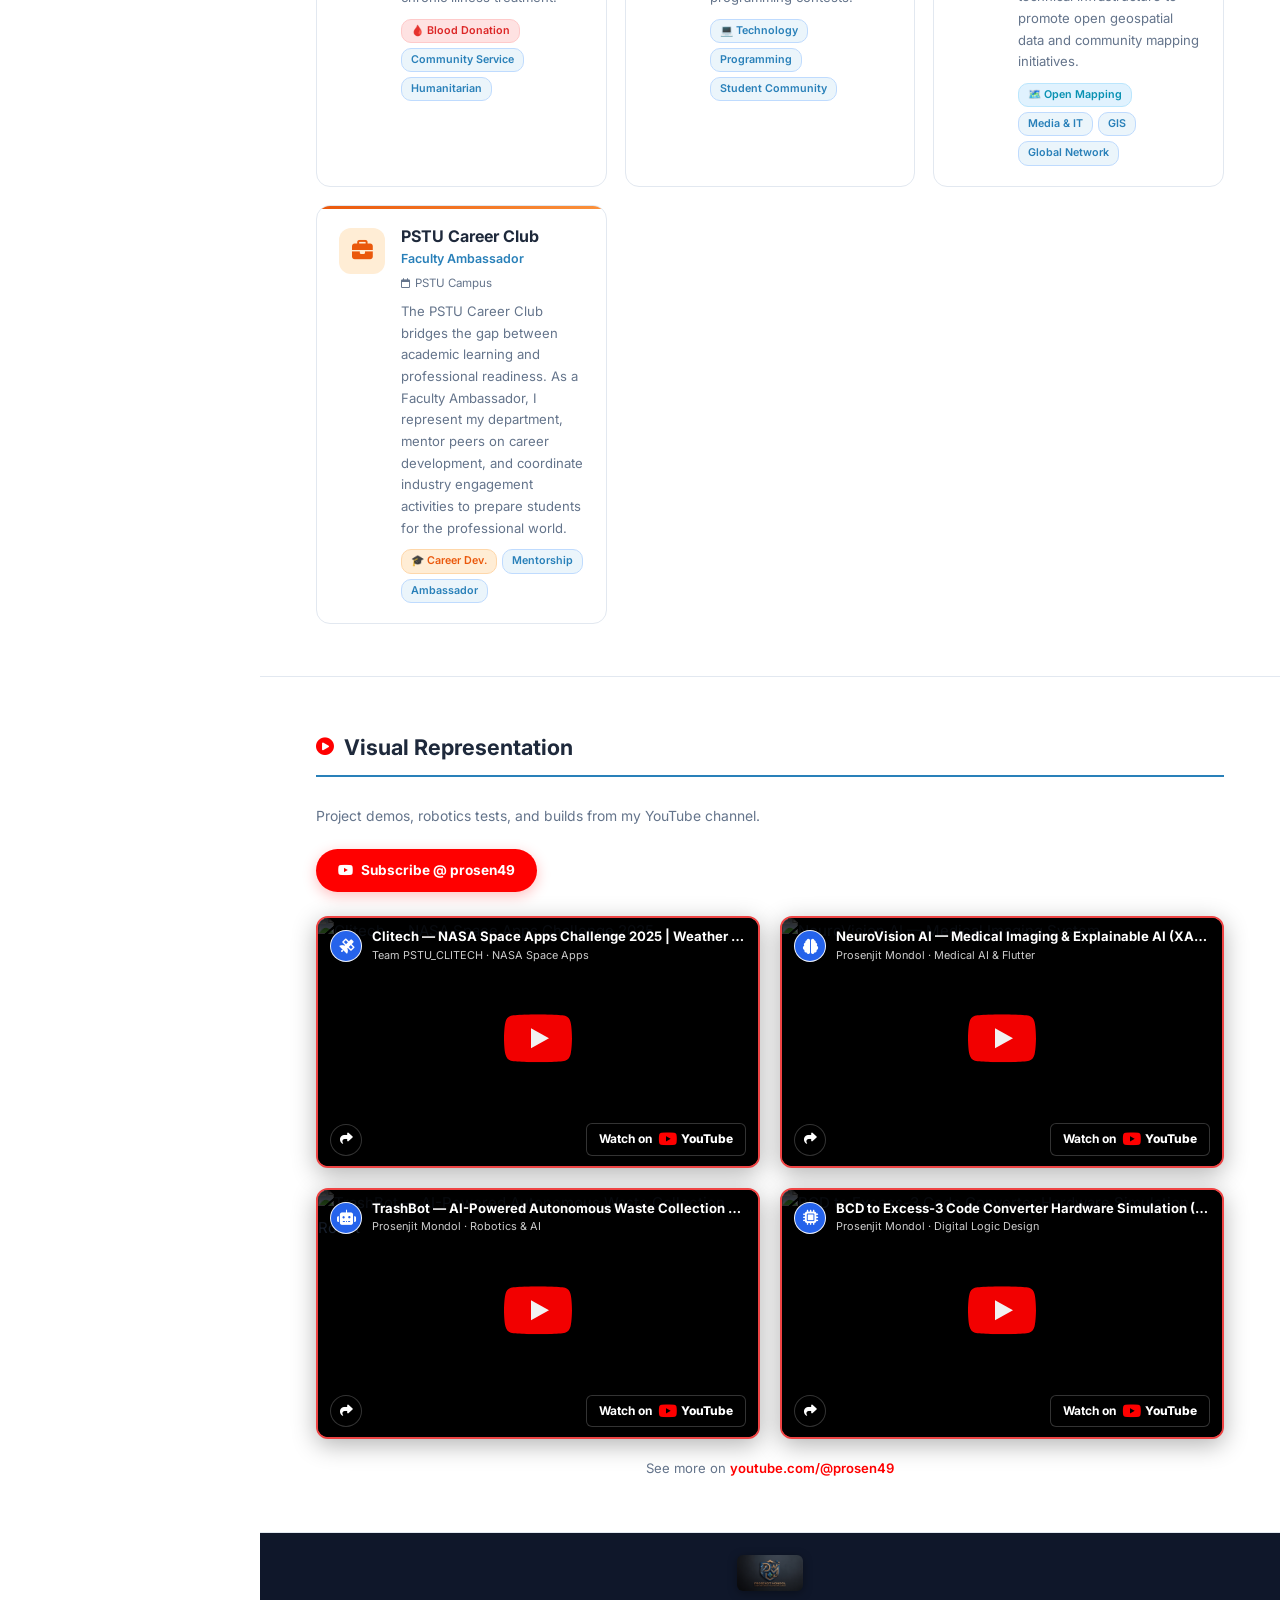
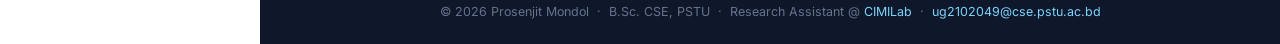
==== commit 1164273c: "Security: Remove flagged Firebase URL reuse-hub - Google Safe Browsing fix" ====
--- a/index.html
+++ b/index.html
@@ -1878,13 +1878,24 @@
       border-radius: 14px 14px 0 0;
     }
 
-    .vol-card.green::before  { background: linear-gradient(90deg, #16a34a, #4ade80); }
-    .vol-card.blue::before   { background: linear-gradient(90deg, #1d4ed8, #60a5fa); }
-    .vol-card.orange::before { background: linear-gradient(90deg, #ea580c, #fb923c); }
-    .vol-card.teal::before   { background: linear-gradient(90deg, #0891b2, #38bdf8); }
+    .vol-card.green::before {
+      background: linear-gradient(90deg, #16a34a, #4ade80);
+    }
+
+    .vol-card.blue::before {
+      background: linear-gradient(90deg, #1d4ed8, #60a5fa);
+    }
+
+    .vol-card.orange::before {
+      background: linear-gradient(90deg, #ea580c, #fb923c);
+    }
+
+    .vol-card.teal::before {
+      background: linear-gradient(90deg, #0891b2, #38bdf8);
+    }
 
     .vol-card:hover {
-      box-shadow: 0 8px 28px rgba(37,99,235,0.13);
+      box-shadow: 0 8px 28px rgba(37, 99, 235, 0.13);
       border-color: #93c5fd;
       transform: translateY(-2px);
     }
@@ -1901,7 +1912,10 @@
       margin-top: 2px;
     }
 
-    .vol-body { flex: 1; min-width: 0; }
+    .vol-body {
+      flex: 1;
+      min-width: 0;
+    }
 
     .vol-org {
       font-size: 1rem;
@@ -1927,7 +1941,9 @@
       gap: 5px;
     }
 
-    .vol-period i { font-size: 0.65rem; }
+    .vol-period i {
+      font-size: 0.65rem;
+    }
 
     .vol-desc {
       font-size: 0.82rem;
@@ -1952,10 +1968,29 @@
       border: 1px solid #bfdbfe;
     }
 
-    .vol-tag.green  { background:#dcfce7; color:#16a34a; border-color:#bbf7d0; }
-    .vol-tag.red    { background:#fee2e2; color:#dc2626; border-color:#fecaca; }
-    .vol-tag.orange { background:#ffedd5; color:#ea580c; border-color:#fed7aa; }
-    .vol-tag.teal   { background:#e0f2fe; color:#0891b2; border-color:#bae6fd; }
+    .vol-tag.green {
+      background: #dcfce7;
+      color: #16a34a;
+      border-color: #bbf7d0;
+    }
+
+    .vol-tag.red {
+      background: #fee2e2;
+      color: #dc2626;
+      border-color: #fecaca;
+    }
+
+    .vol-tag.orange {
+      background: #ffedd5;
+      color: #ea580c;
+      border-color: #fed7aa;
+    }
+
+    .vol-tag.teal {
+      background: #e0f2fe;
+      color: #0891b2;
+      border-color: #bae6fd;
+    }
 
     /* ─── Footer ────────────────────────────────────────────────────────────── */
     footer {
@@ -2744,8 +2779,6 @@
           <div class="proj-links">
             <a href="https://github.com/pronad1/NeuroVision" target="_blank" class="proj-link"><i
                 class="fa-brands fa-github fa-xs"></i> Code</a>
-            <a href="https://reuse-hub-4b3f7.web.app/" target="_blank" class="proj-link primary"><i
-                class="fa-solid fa-arrow-up-right-from-square fa-xs"></i> Live</a>
           </div>
         </div>
 
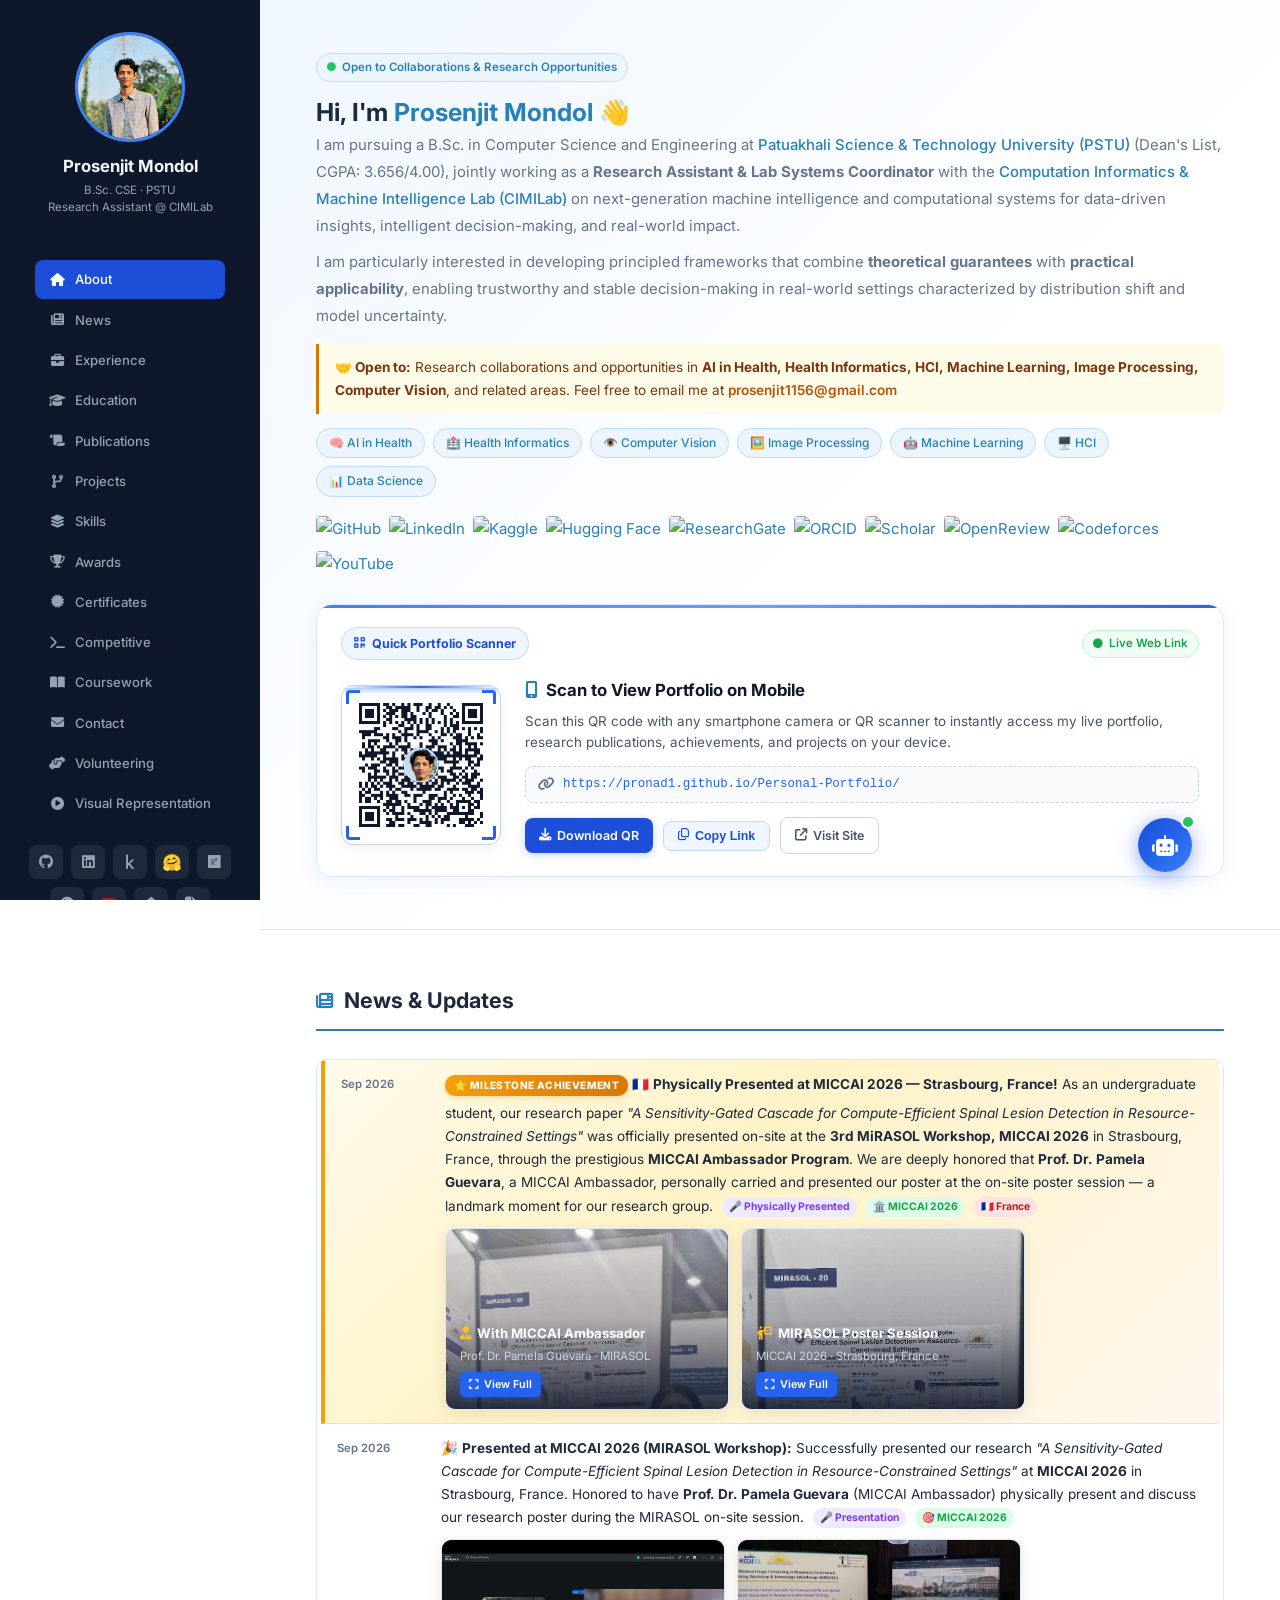
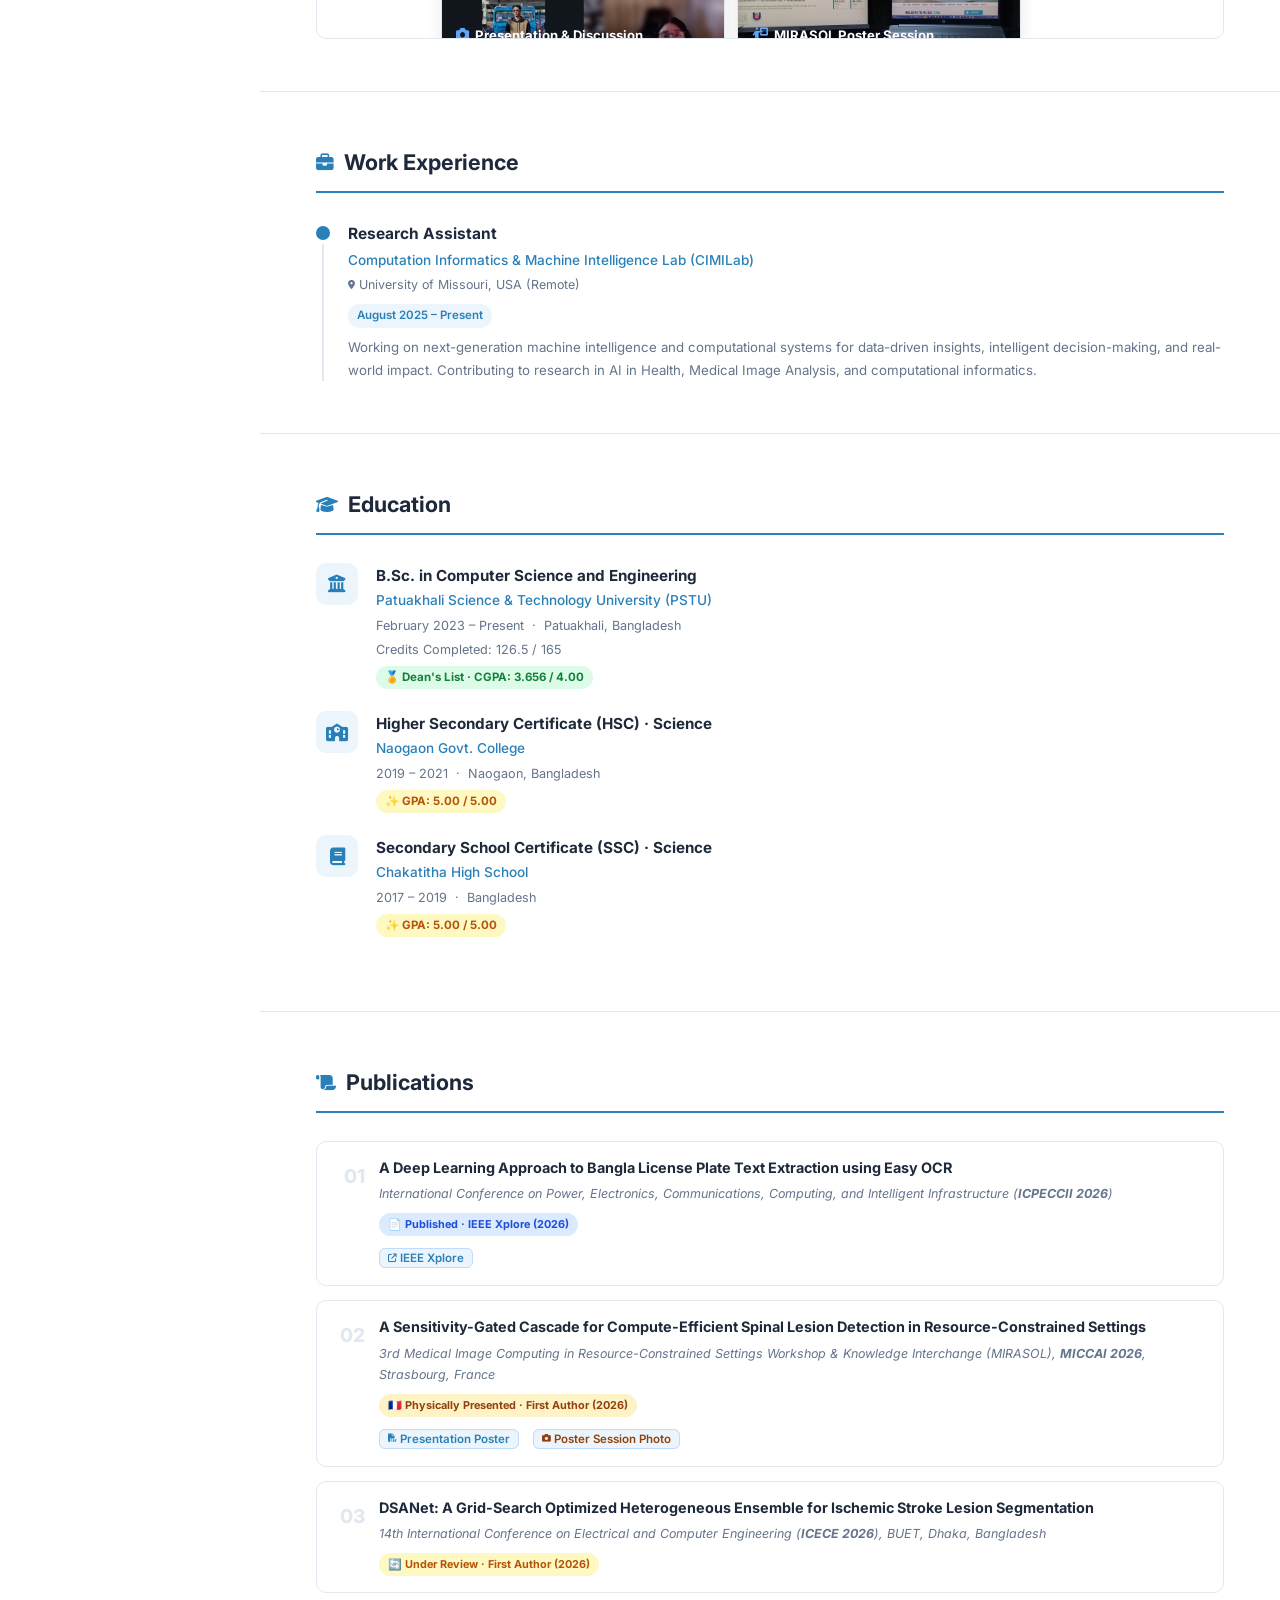
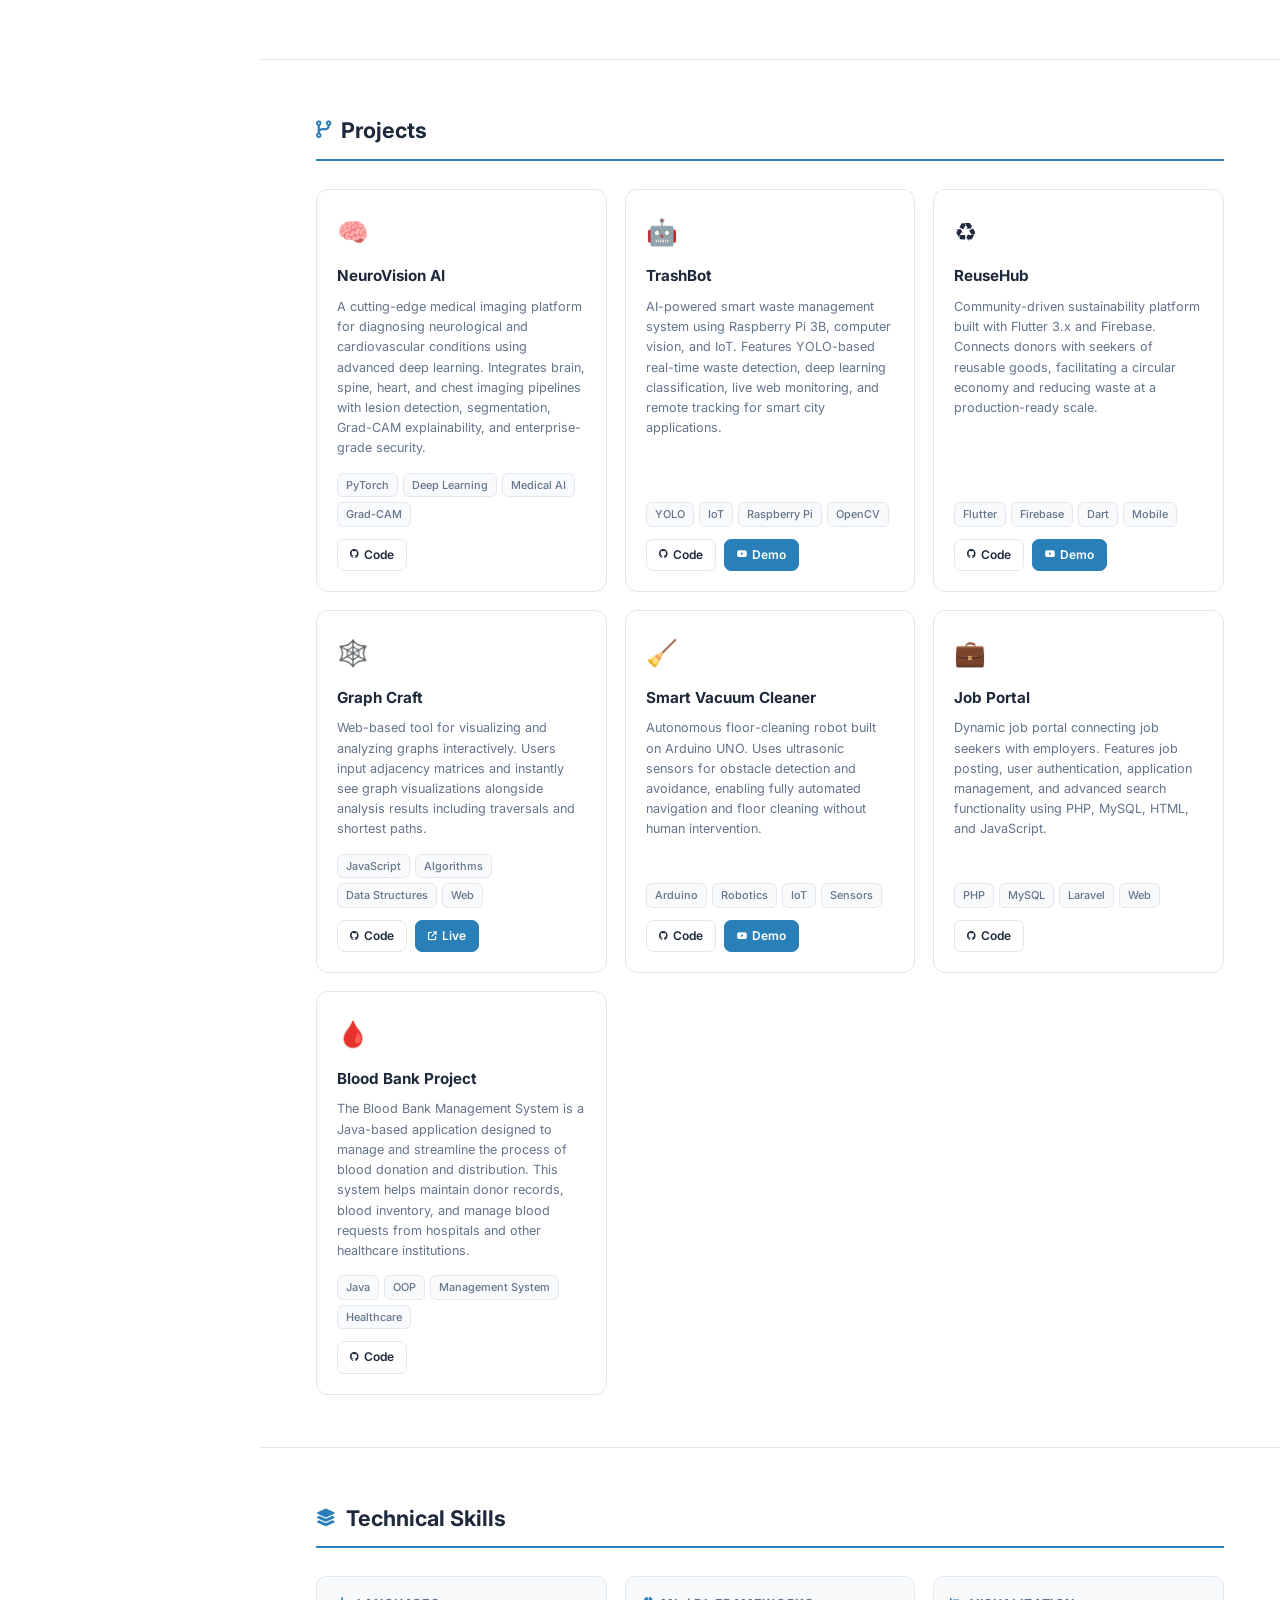
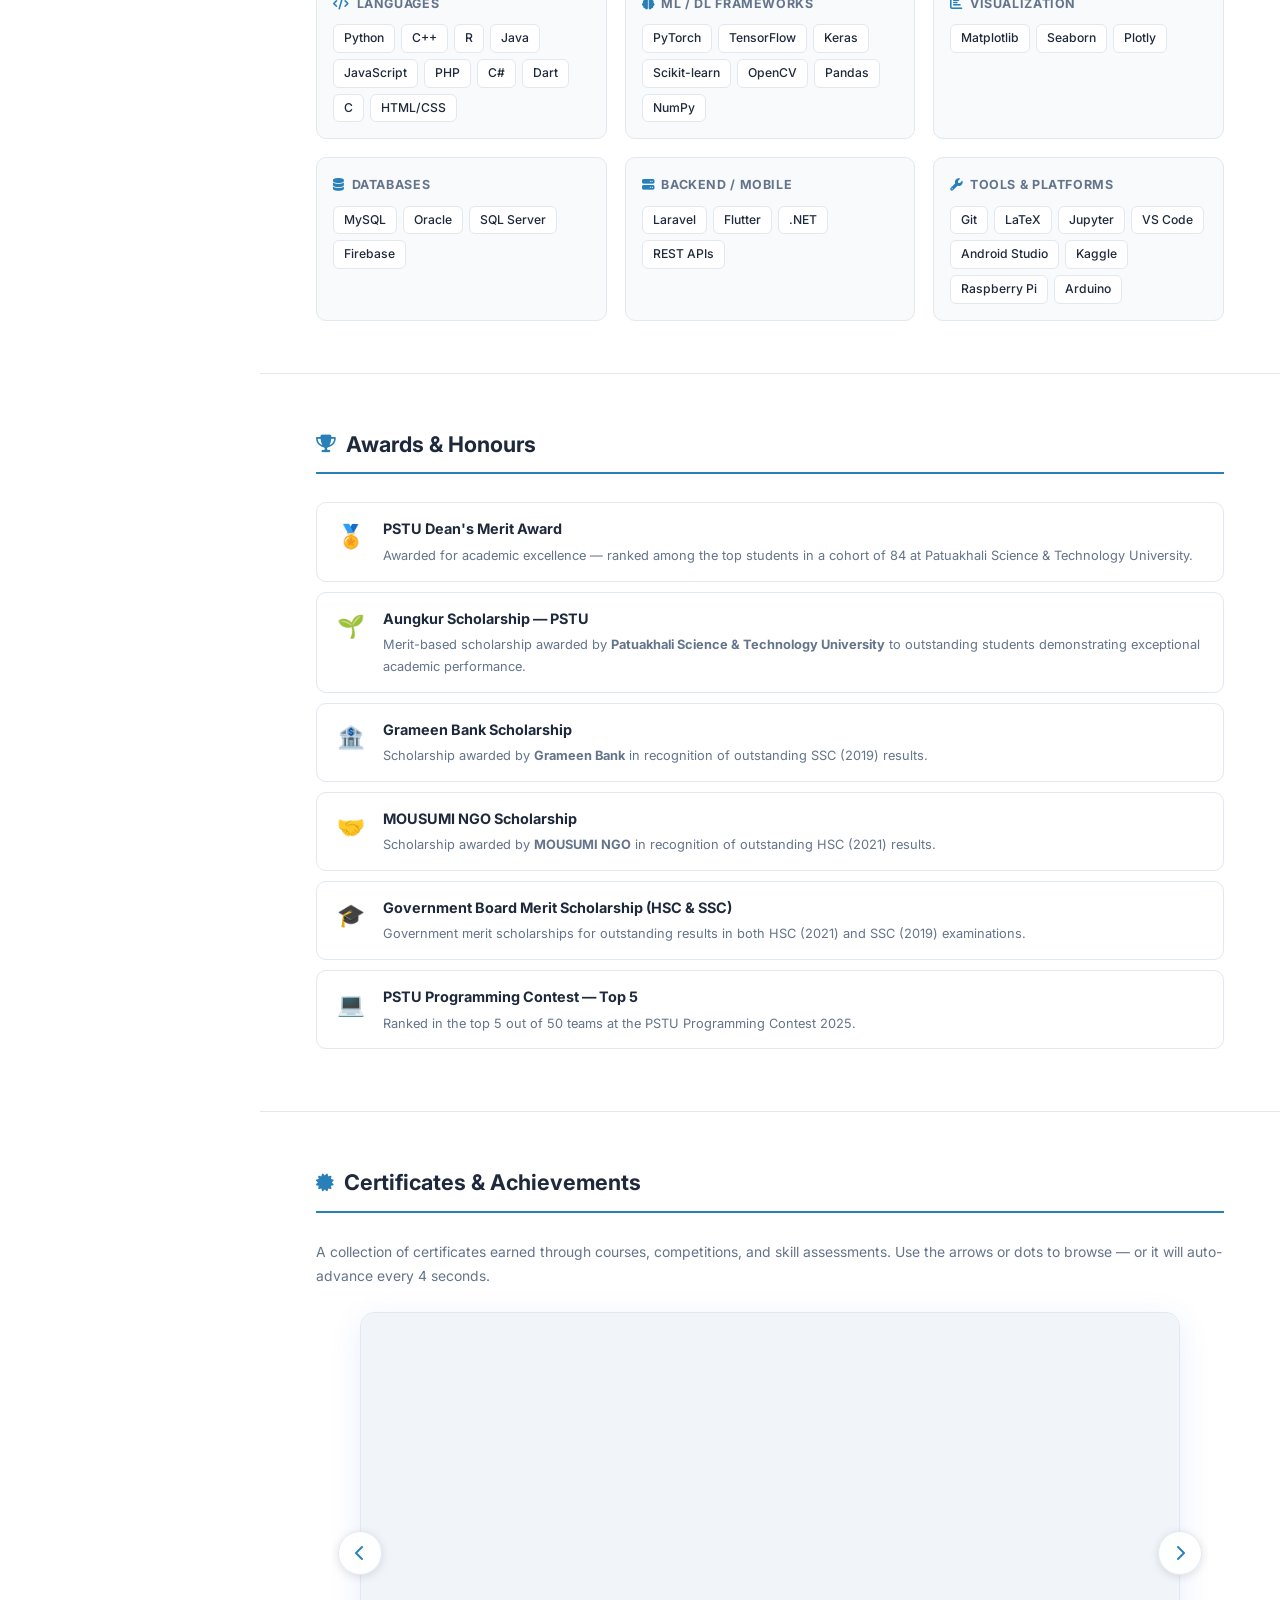
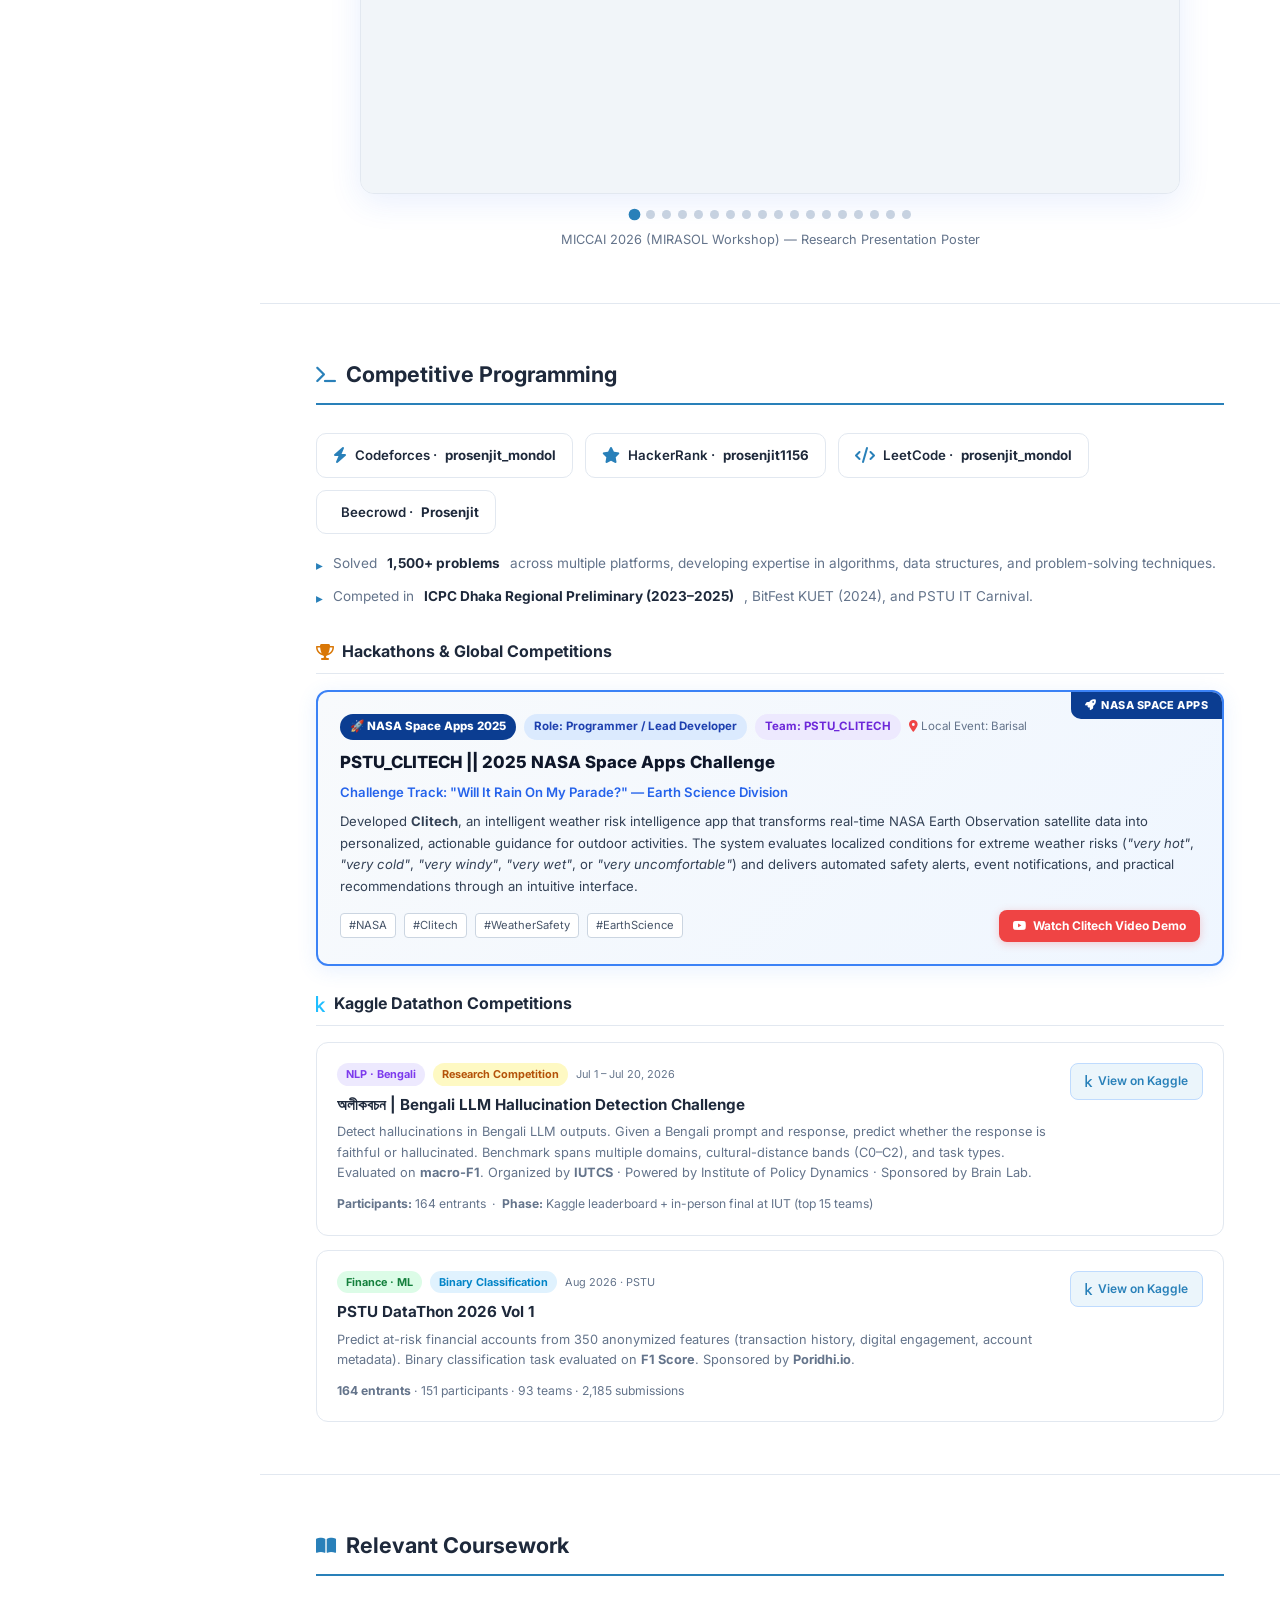
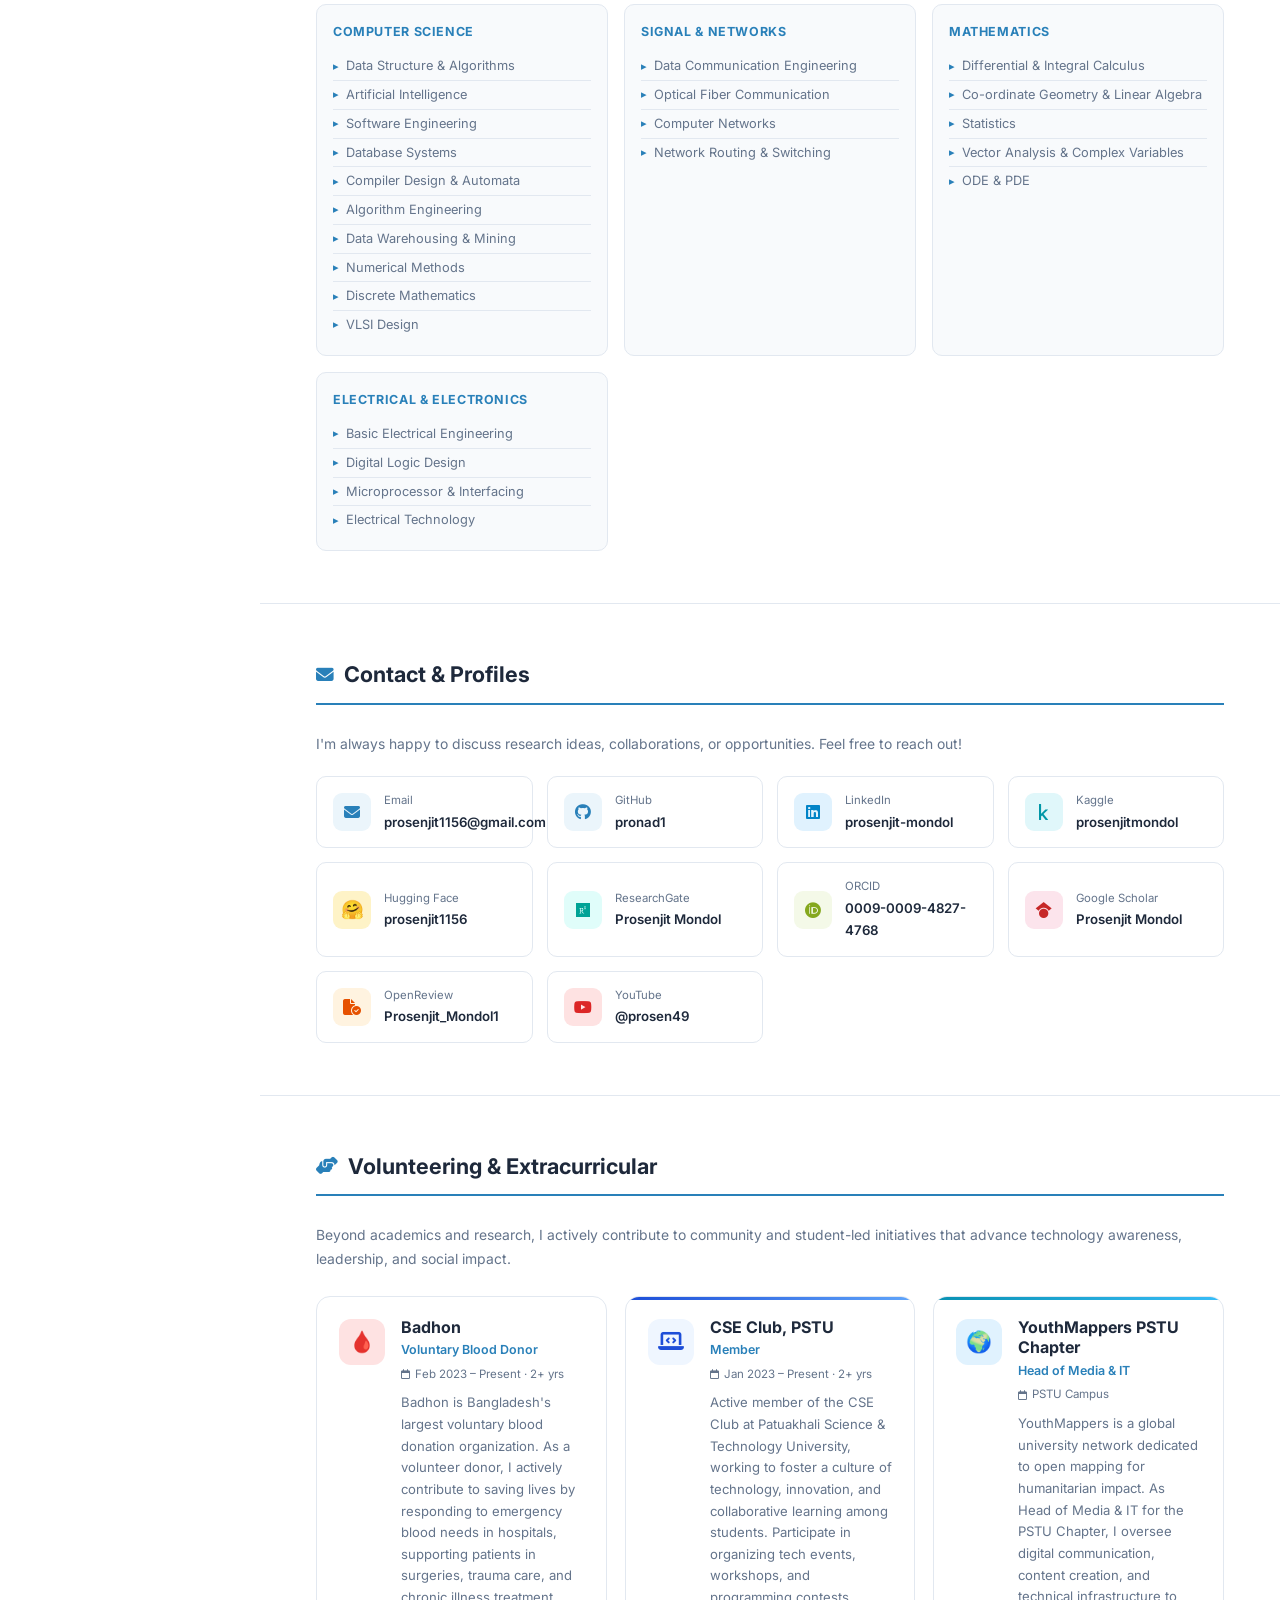
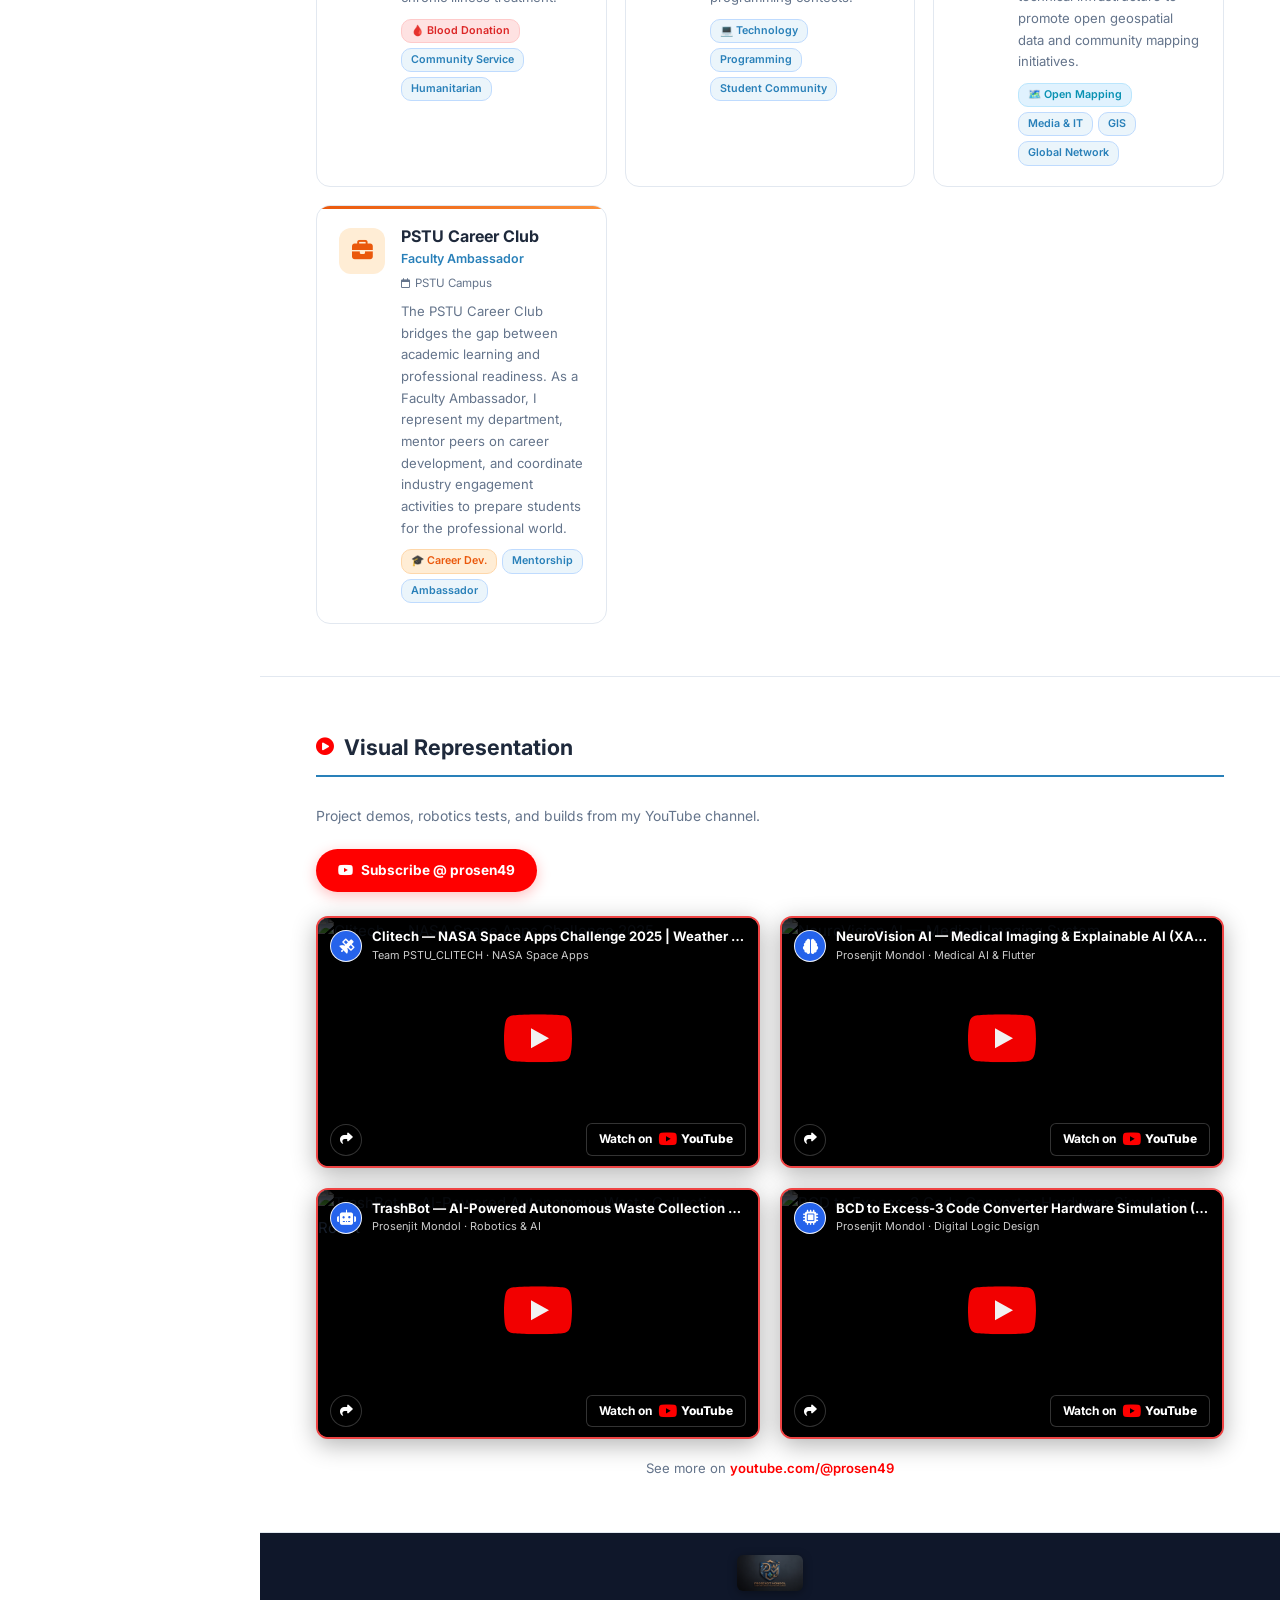
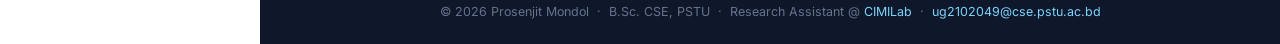
==== commit d53f1ef4: "ai" ====
--- a/index.html
+++ b/index.html
@@ -3891,6 +3891,9 @@
     }
   </script>
 
+  <!-- ── Prosen's AI Chatbot ──────────────────────────────────── -->
+  <script src="chatbot-knowledge.js" defer></script>
+  <script src="chatbot.js" defer></script>
 
 </body>
 
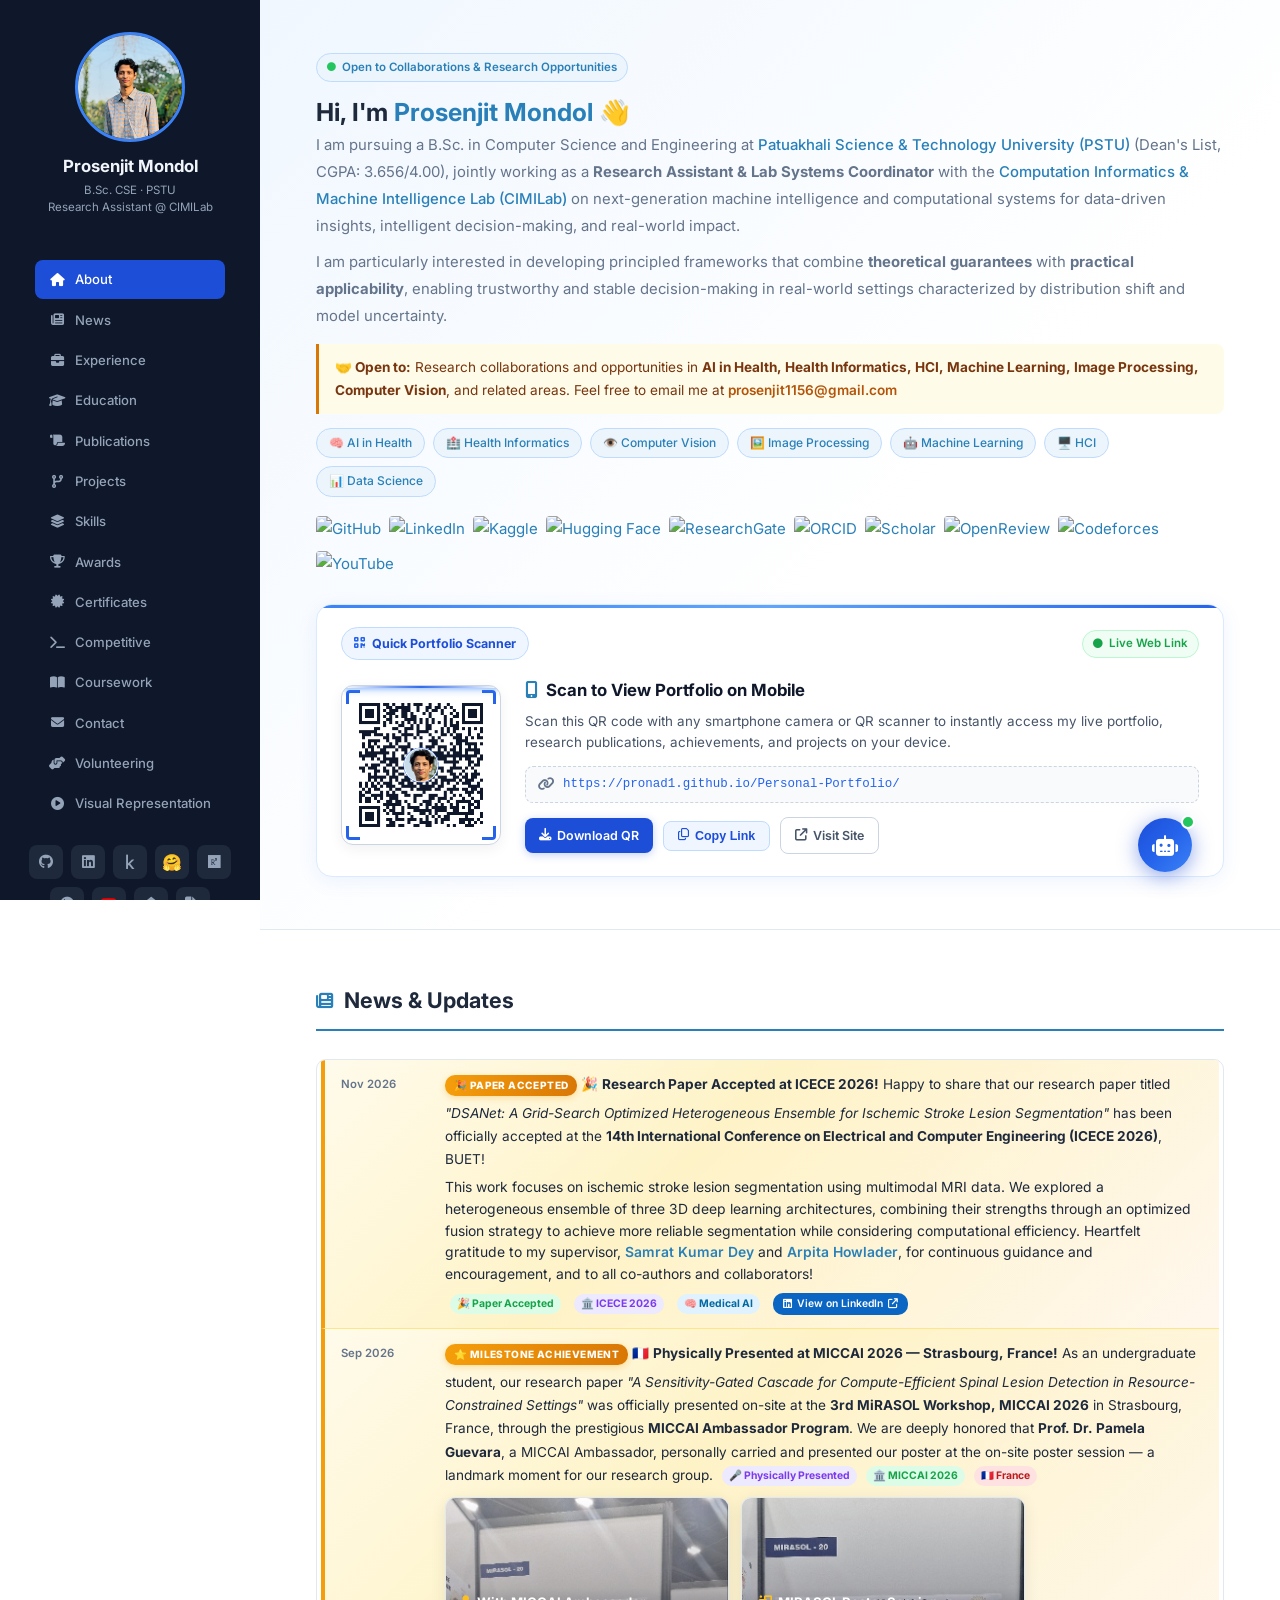
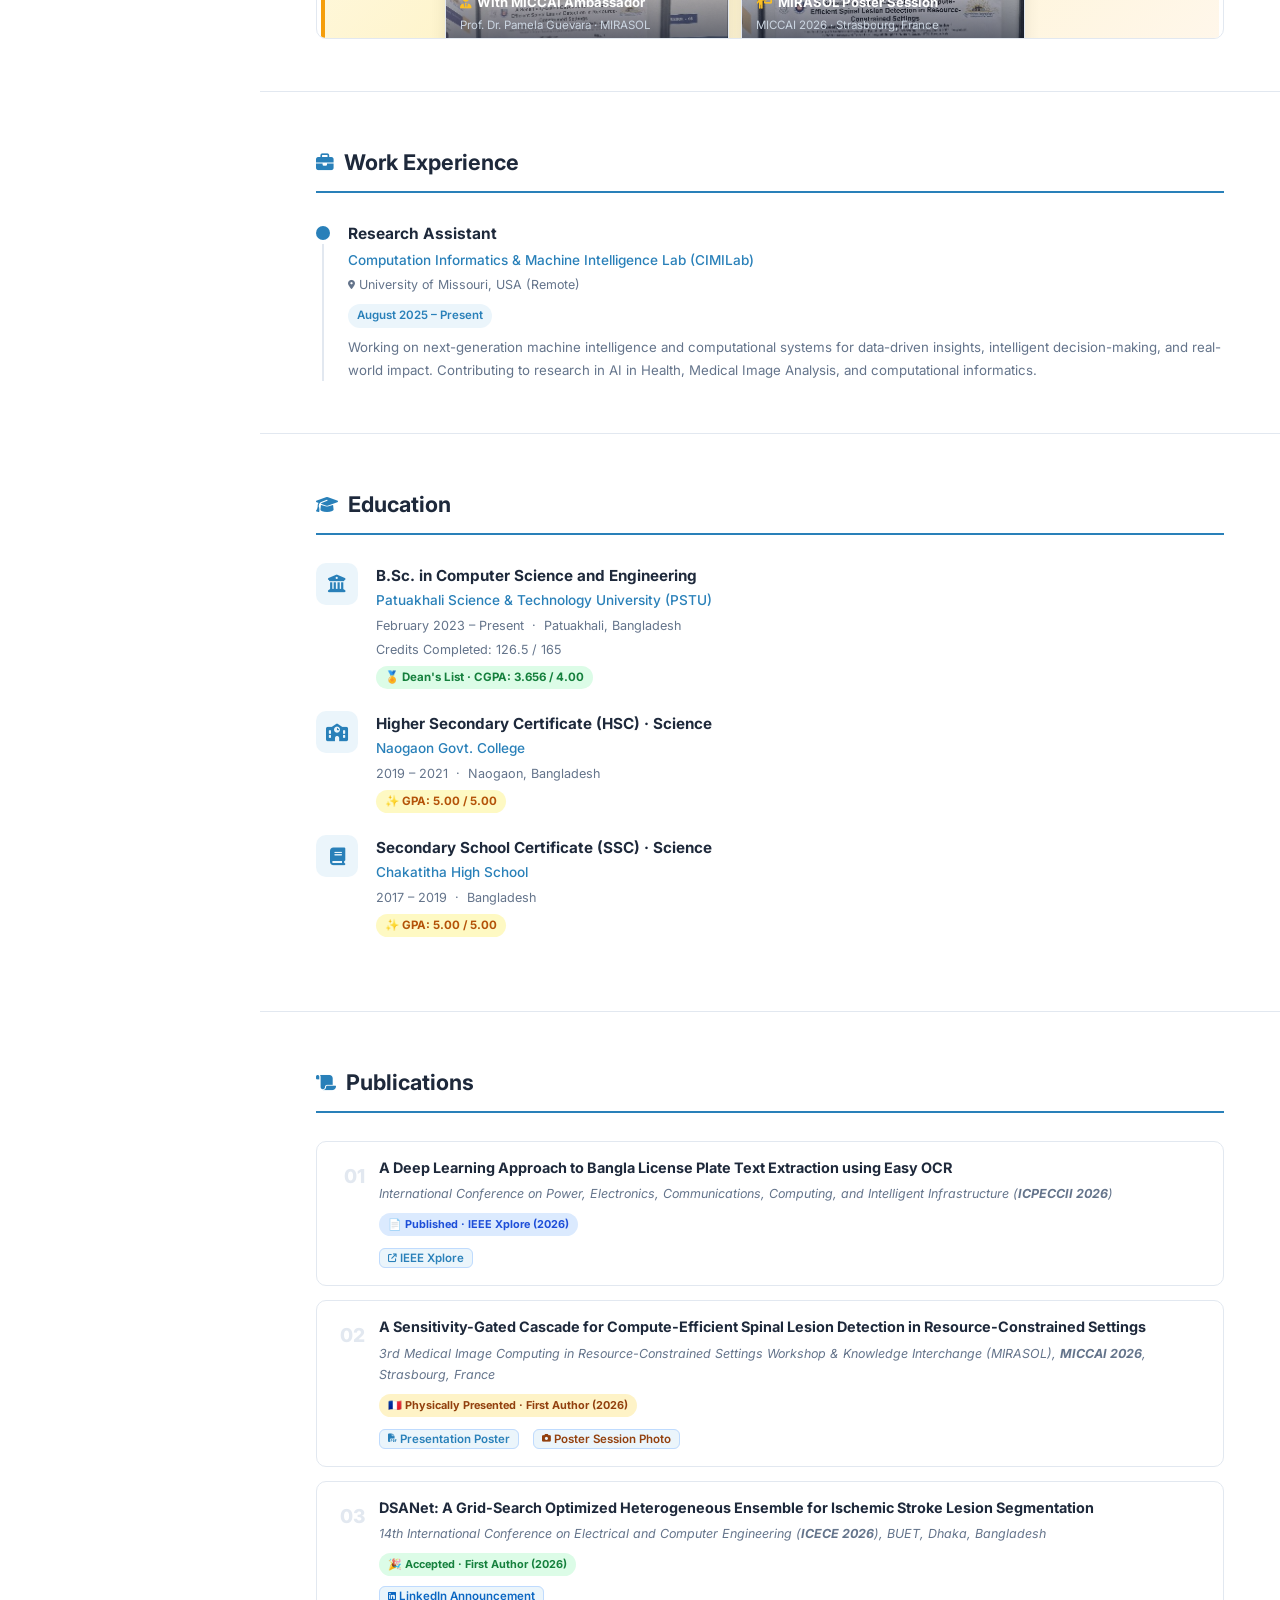
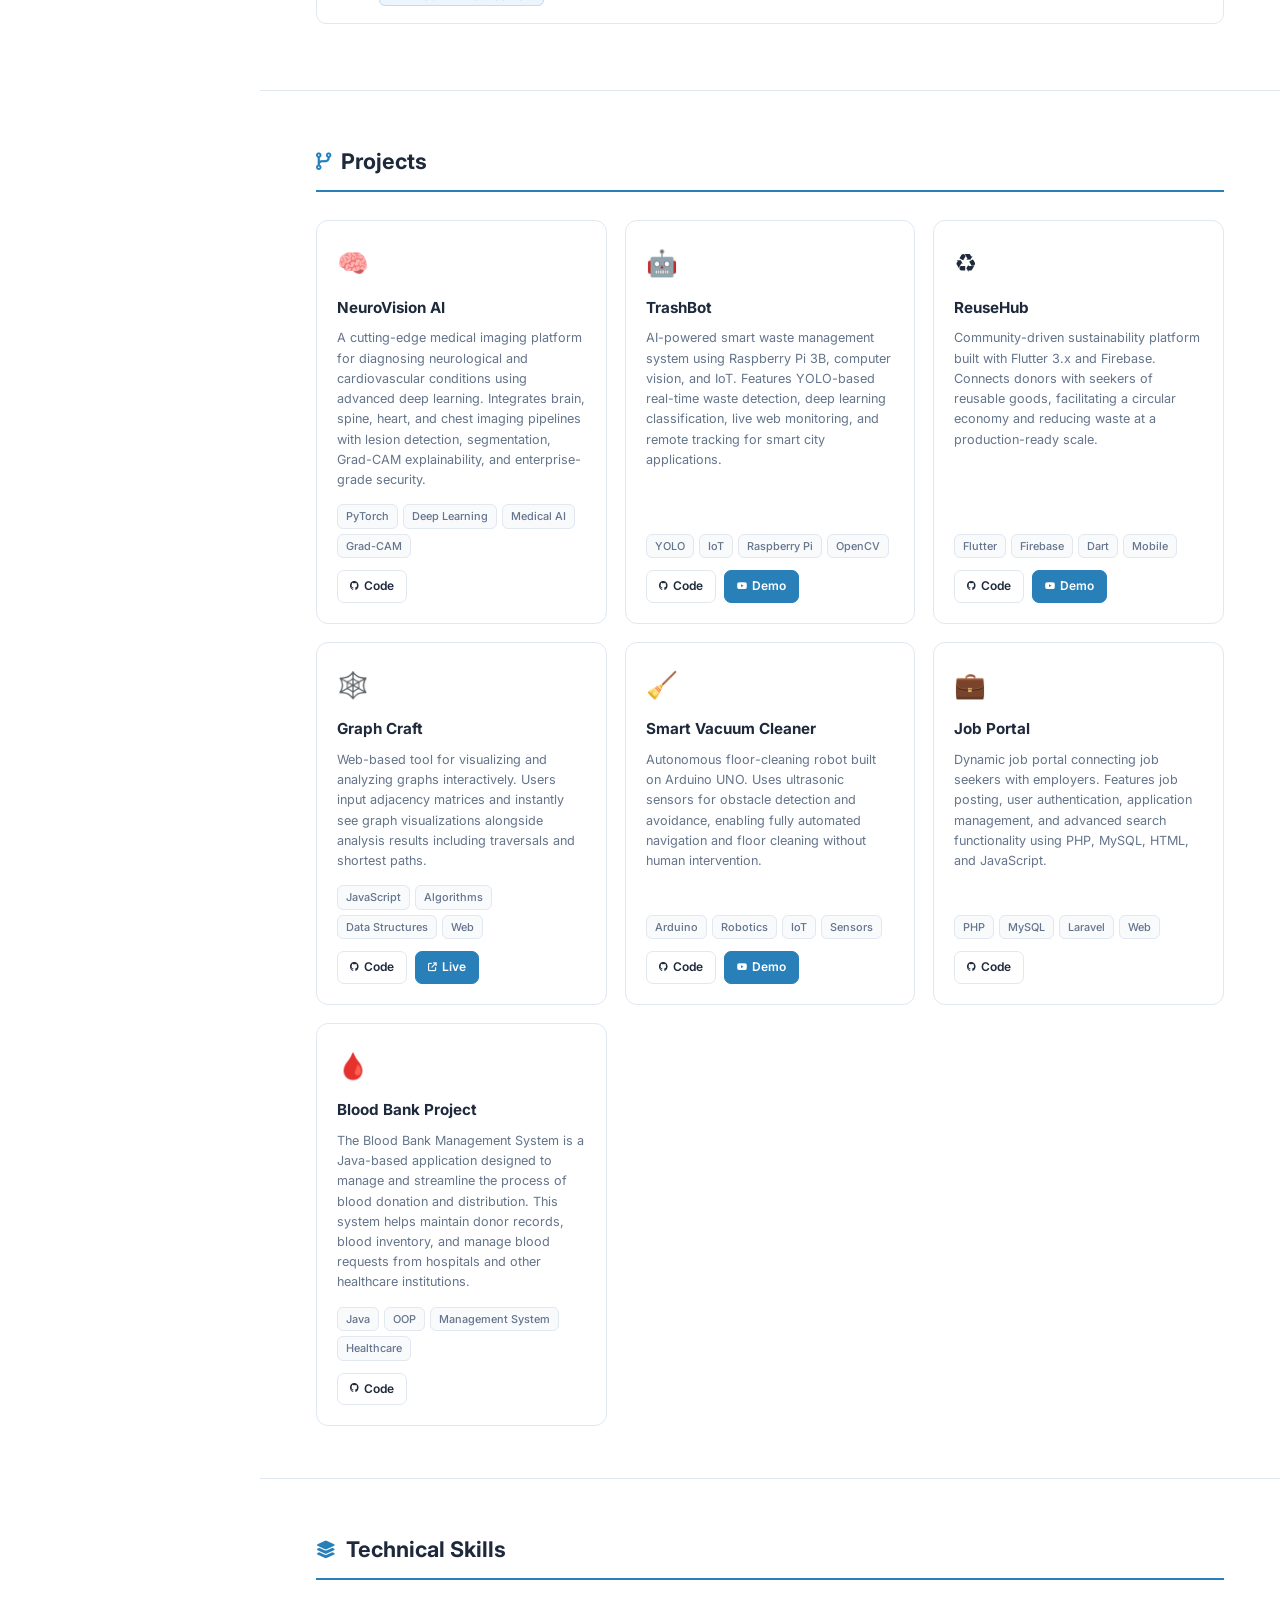
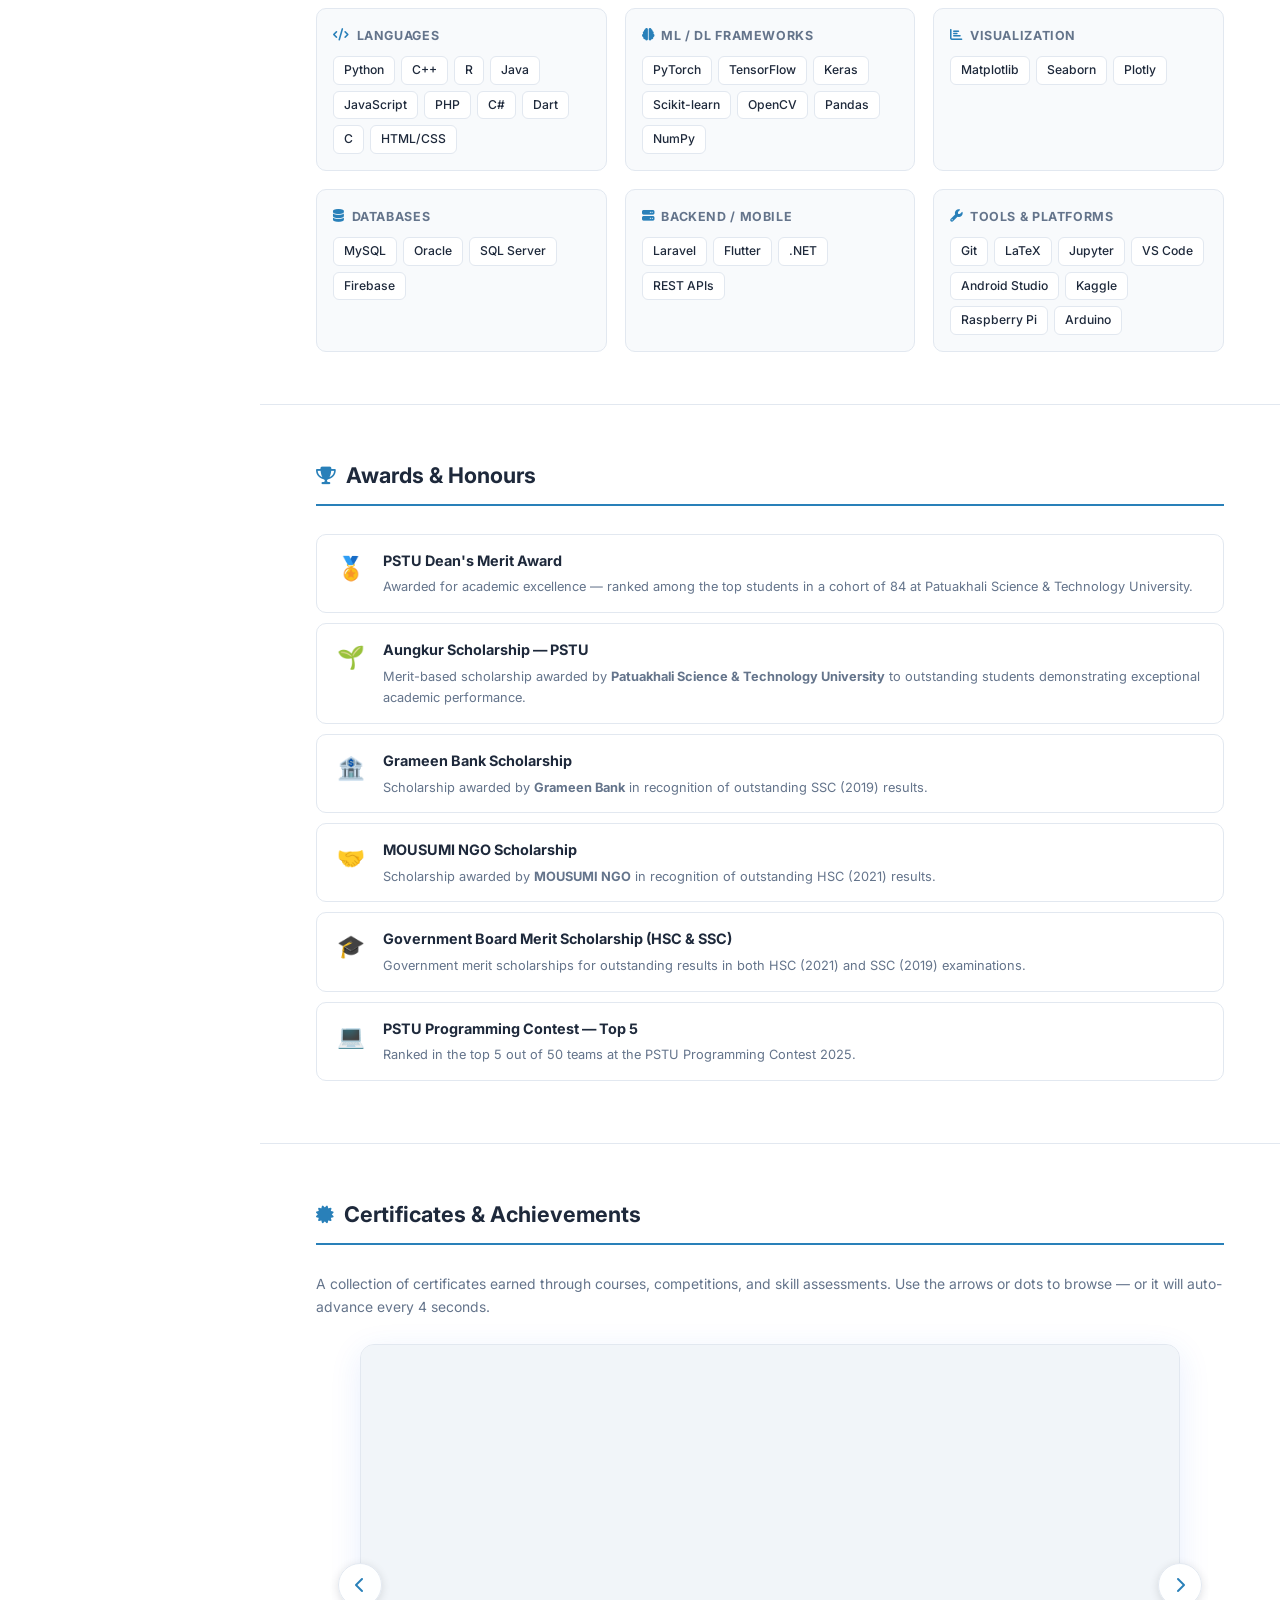
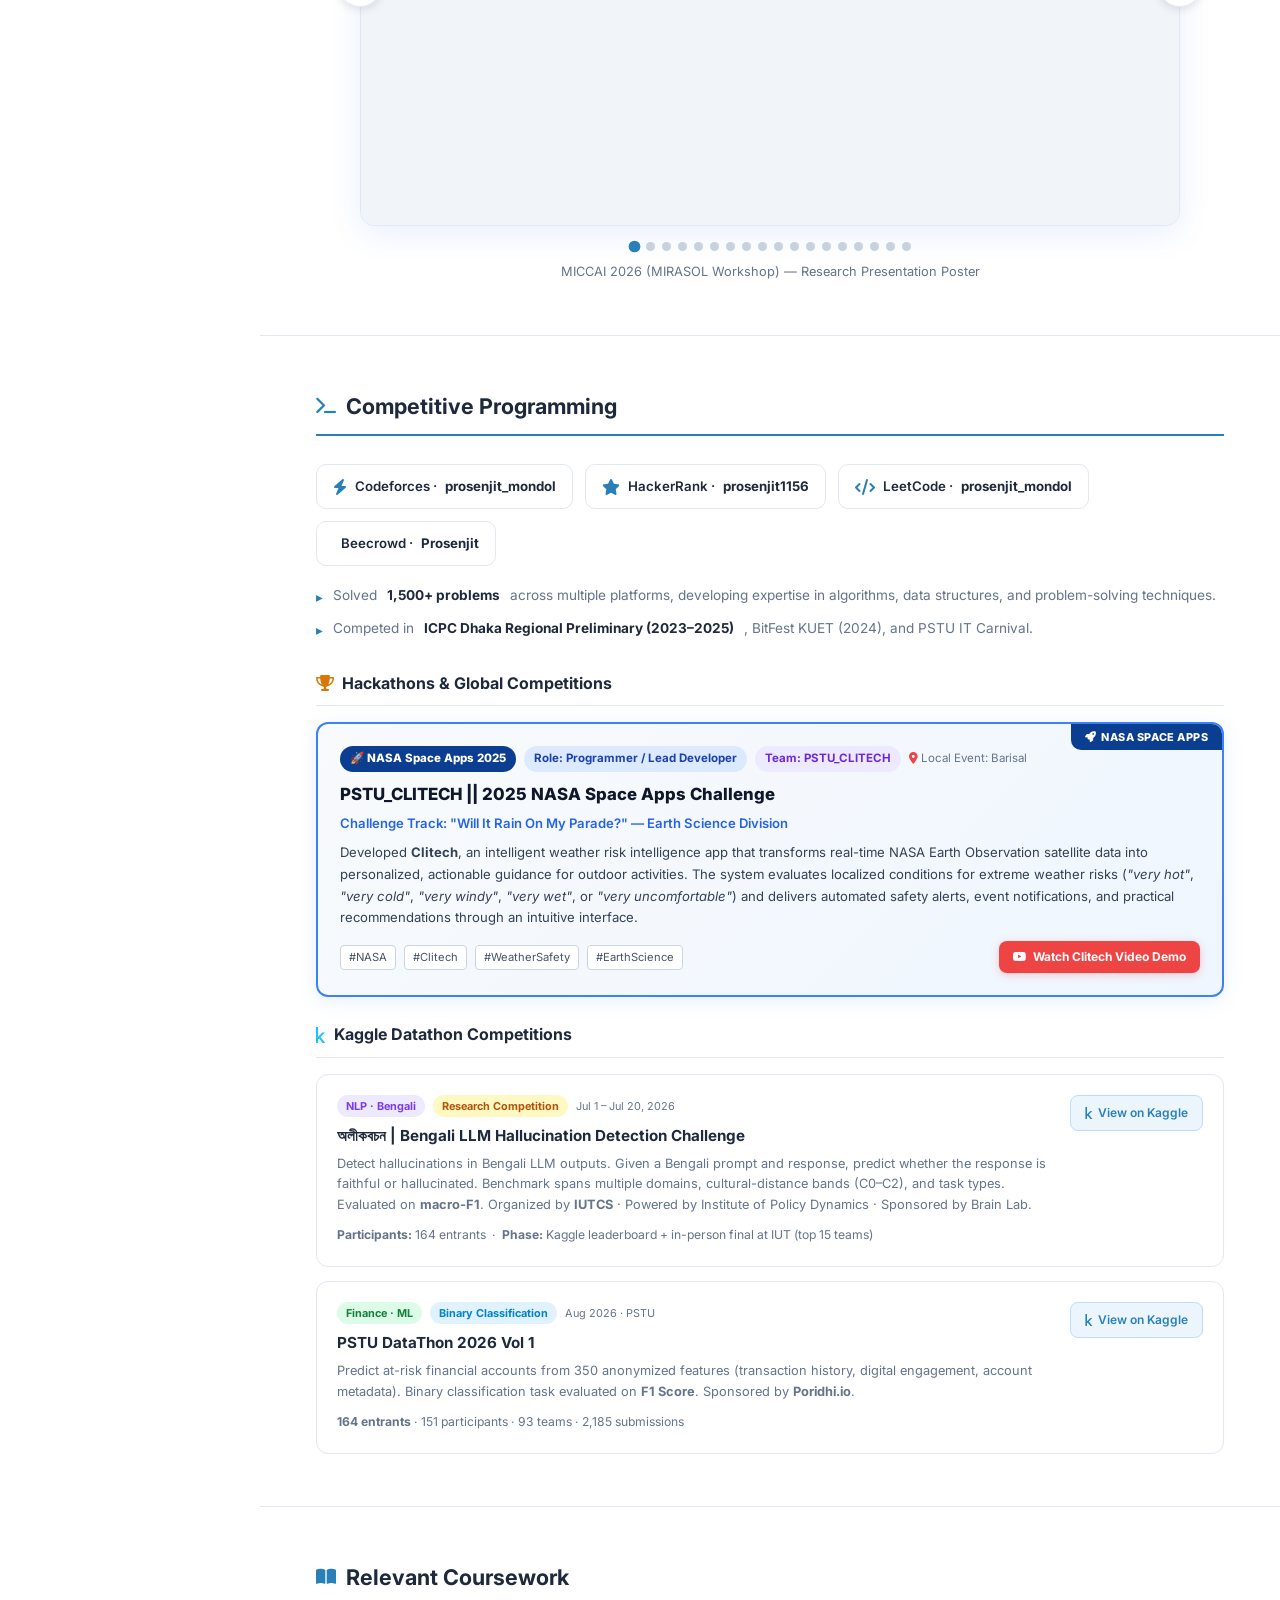
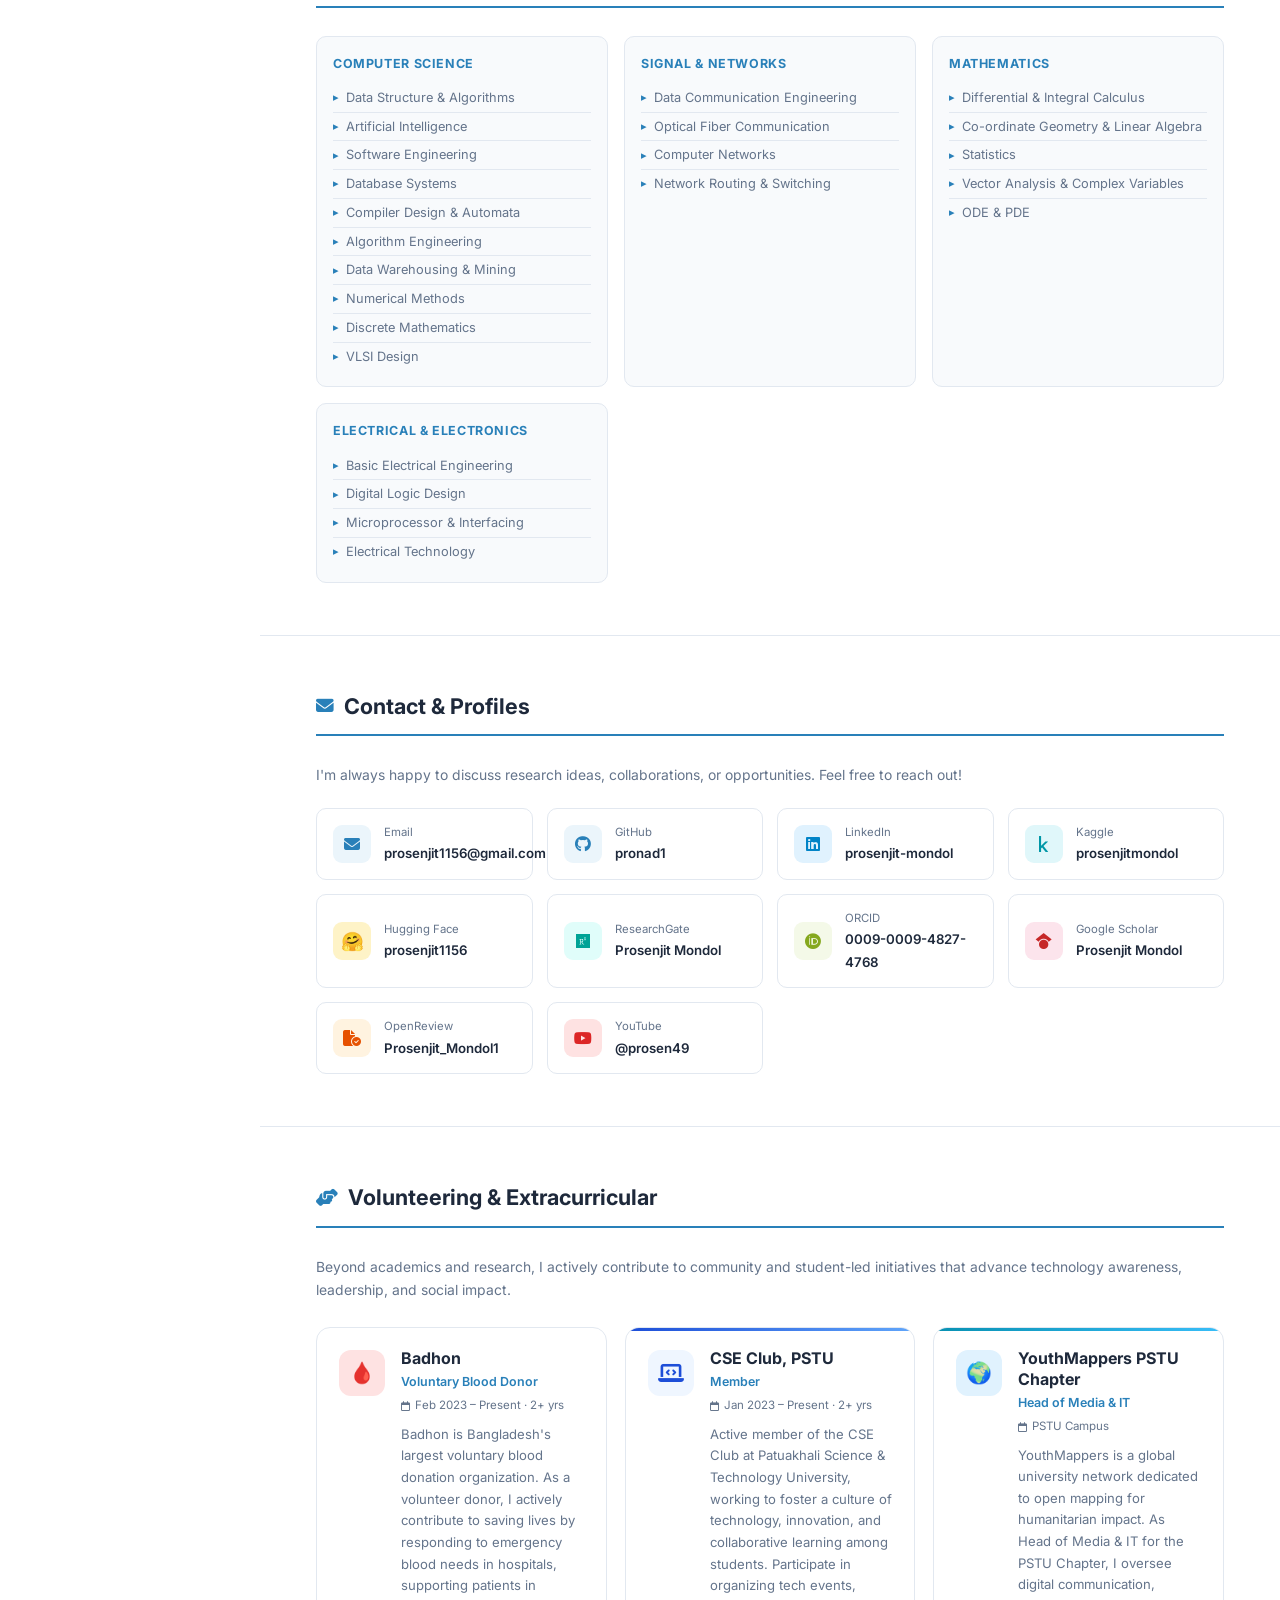
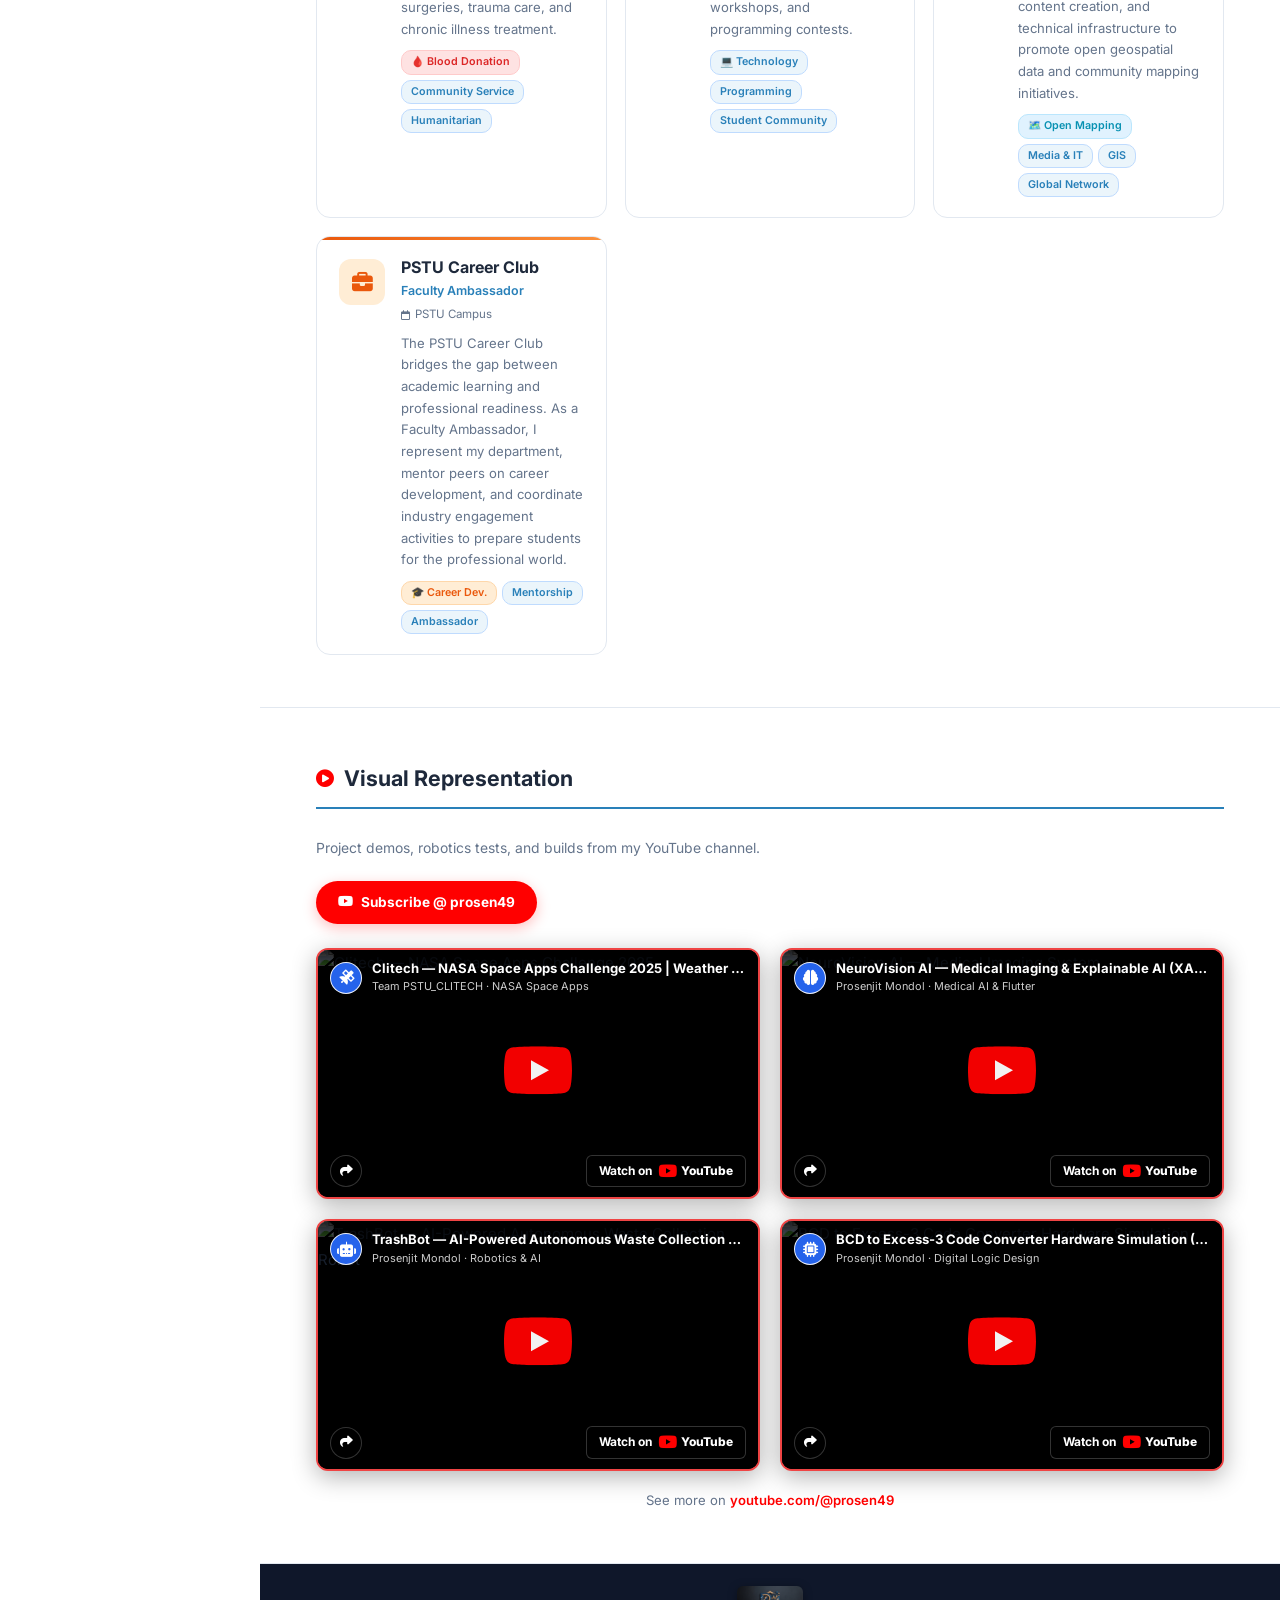
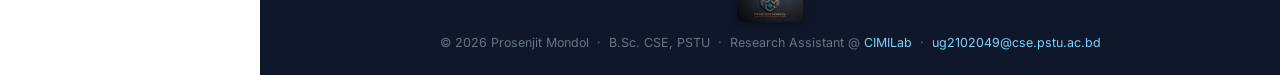
==== commit da23d563: "Remove admin CMS panel and portfolio-dynamic.js; keep AI chatbot and ICECE 2026 news" ====
--- a/index.html
+++ b/index.html
@@ -2414,6 +2414,28 @@
     <section id="news">
       <h2 class="section-title"><i class="fa-solid fa-newspaper"></i>News &amp; Updates</h2>
       <div class="news-box">
+        <!-- ★ LATEST NEWS: Paper Accepted at ICECE 2026 -->
+        <div class="news-item highlight">
+          <span class="news-date">Nov 2026</span>
+          <div class="news-text">
+            <div class="news-highlight-badge">🎉 Paper Accepted</div>
+            🎉 <strong>Research Paper Accepted at ICECE 2026!</strong> Happy to share that our research paper titled
+            <em>"DSANet: A Grid-Search Optimized Heterogeneous Ensemble for Ischemic Stroke Lesion Segmentation"</em>
+            has been officially accepted at the <strong>14th International Conference on Electrical and Computer Engineering (ICECE 2026)</strong>, BUET!
+            <p style="margin-top:6px;font-size:0.87rem;color:var(--text-secondary);line-height:1.55;">
+              This work focuses on ischemic stroke lesion segmentation using multimodal MRI data. We explored a heterogeneous ensemble of three 3D deep learning architectures, combining their strengths through an optimized fusion strategy to achieve more reliable segmentation while considering computational efficiency. Heartfelt gratitude to my supervisor, <strong><a href="https://www.linkedin.com/in/samratkdey/" target="_blank" style="color:var(--blue);font-weight:600;">Samrat Kumar Dey</a></strong> and <strong><a href="https://www.linkedin.com/in/arpita-howlader-372918a6/" target="_blank" style="color:var(--blue);font-weight:600;">Arpita Howlader</a></strong>, for continuous guidance and encouragement, and to all co-authors and collaborators!
+            </p>
+            <div style="margin-top:8px;display:flex;flex-wrap:wrap;align-items:center;gap:8px;">
+              <span class="news-tag tag-accepted">🎉 Paper Accepted</span>
+              <span class="news-tag tag-presented">🏛️ ICECE 2026</span>
+              <span class="news-tag" style="background:#e0f2fe;color:#0369a1;">🧠 Medical AI</span>
+              <a href="https://lnkd.in/p/eATAveAT" target="_blank" rel="noopener noreferrer" class="news-tag" style="background:#0a66c2;color:#ffffff;display:inline-flex;align-items:center;gap:5px;text-decoration:none;font-weight:600;padding:2px 10px;border-radius:10px;">
+                <i class="fa-brands fa-linkedin"></i> View on LinkedIn <i class="fa-solid fa-arrow-up-right-from-square" style="font-size:0.65rem;"></i>
+              </a>
+            </div>
+          </div>
+        </div>
+
         <!-- ★ HIGHLIGHT NEWS: MIRASOL Physical Presentation at MICCAI 2026, France -->
         <div class="news-item highlight">
           <span class="news-date">Sep 2026</span>
@@ -2615,11 +2637,12 @@
           </span>
         </div>
         <div class="news-item">
-          <span class="news-date">2026</span>
+          <span class="news-date">Nov 2026</span>
           <span class="news-text">
             <em>"DSANet: A Grid-Search Optimized Heterogeneous Ensemble for Ischemic Stroke Lesion Segmentation"</em>
-            submitted at <strong>ICECE 2026, BUET</strong> (First Author).
-            <span class="news-tag tag-progress">🔄 In Review</span>
+            accepted at <strong>ICECE 2026, BUET</strong> (First Author).
+            <span class="news-tag tag-accepted">🎉 Accepted</span>
+            <a href="https://lnkd.in/p/eATAveAT" target="_blank" rel="noopener noreferrer" style="color:#0a66c2;font-weight:600;margin-left:6px;"><i class="fa-brands fa-linkedin"></i> LinkedIn Post</a>
           </span>
         </div>
         <div class="news-item">
@@ -2753,7 +2776,11 @@
             Segmentation</div>
           <div class="pub-venue">14th International Conference on Electrical and Computer Engineering (<strong>ICECE
               2026</strong>), BUET, Dhaka, Bangladesh</div>
-          <span class="pub-status in-progress">🔄 Under Review · First Author (2026)</span>
+          <span class="pub-status accepted">🎉 Accepted · First Author (2026)</span>
+          <div class="pub-links" style="margin-top: 6px;">
+            <a href="https://lnkd.in/p/eATAveAT" target="_blank" rel="noopener noreferrer" style="color:#0a66c2;"><i
+                class="fa-brands fa-linkedin fa-xs"></i> LinkedIn Announcement</a>
+          </div>
         </div>
       </div>
     </section>
